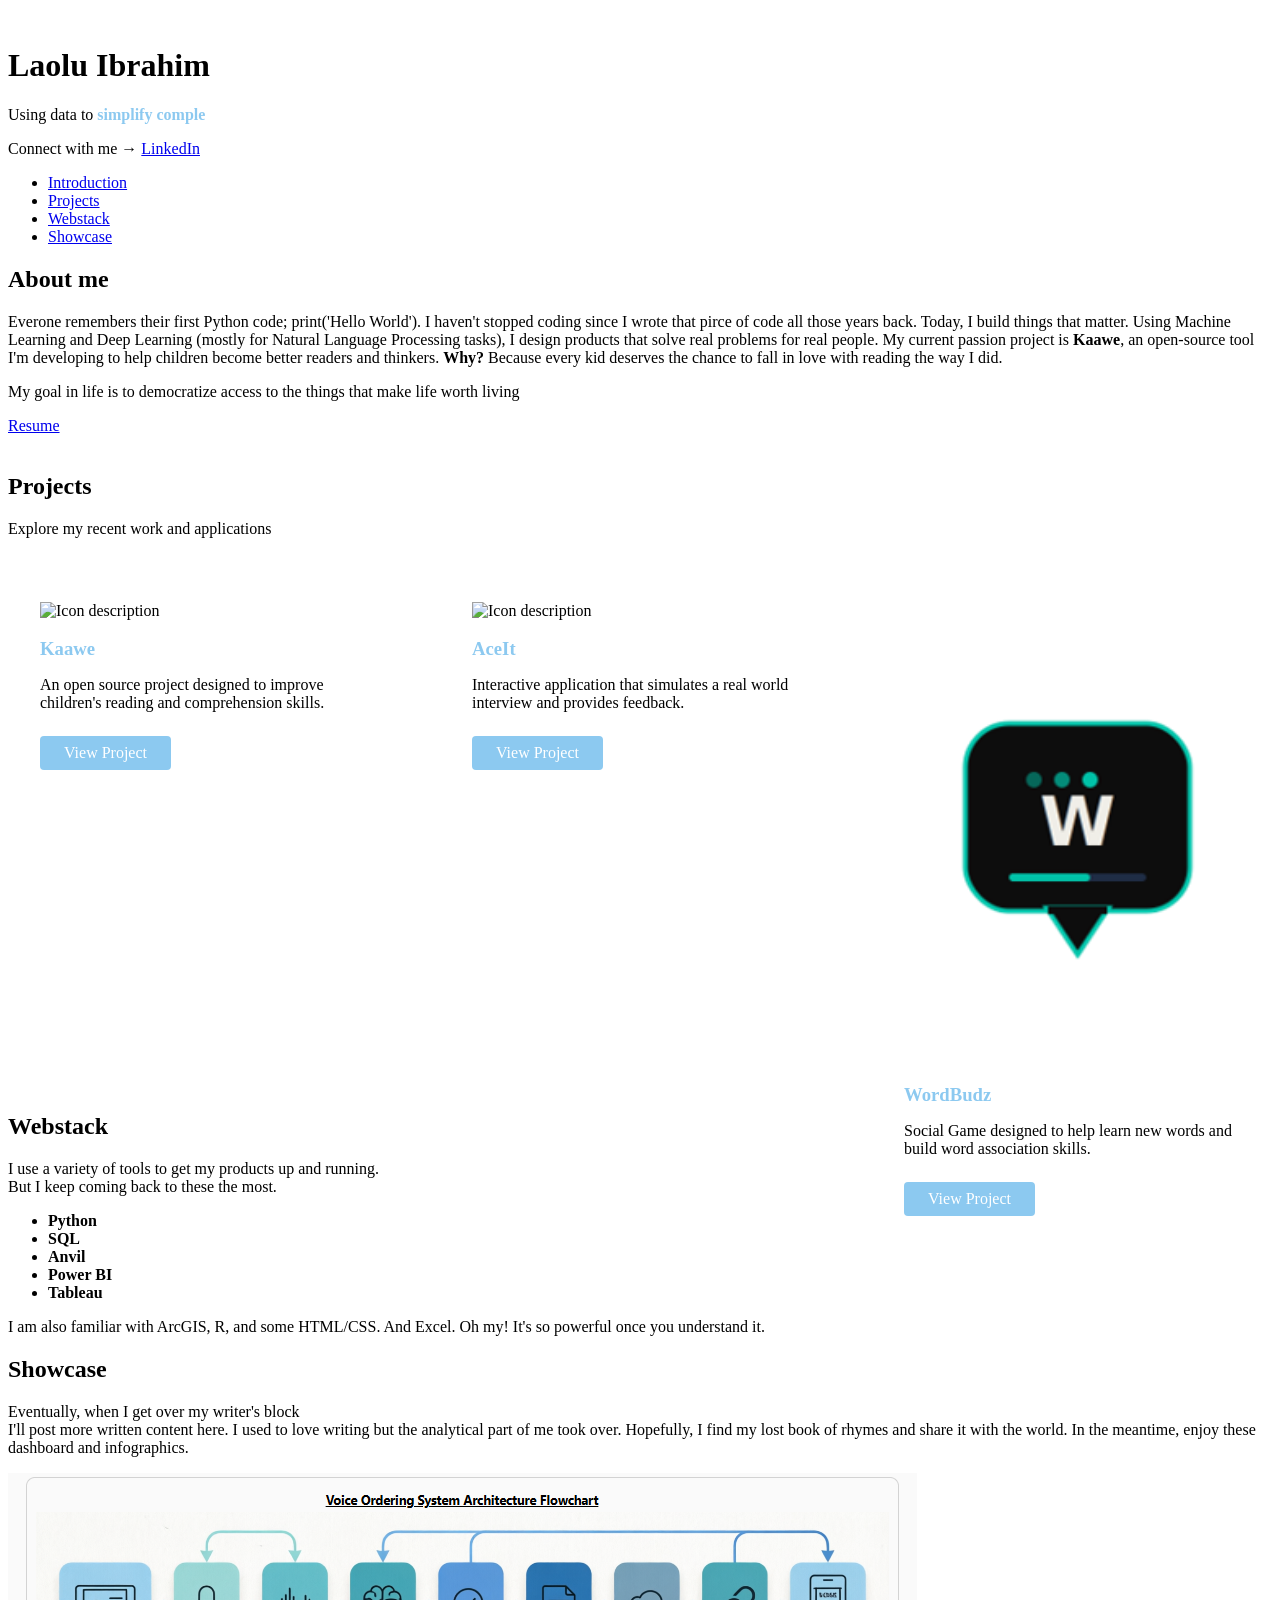
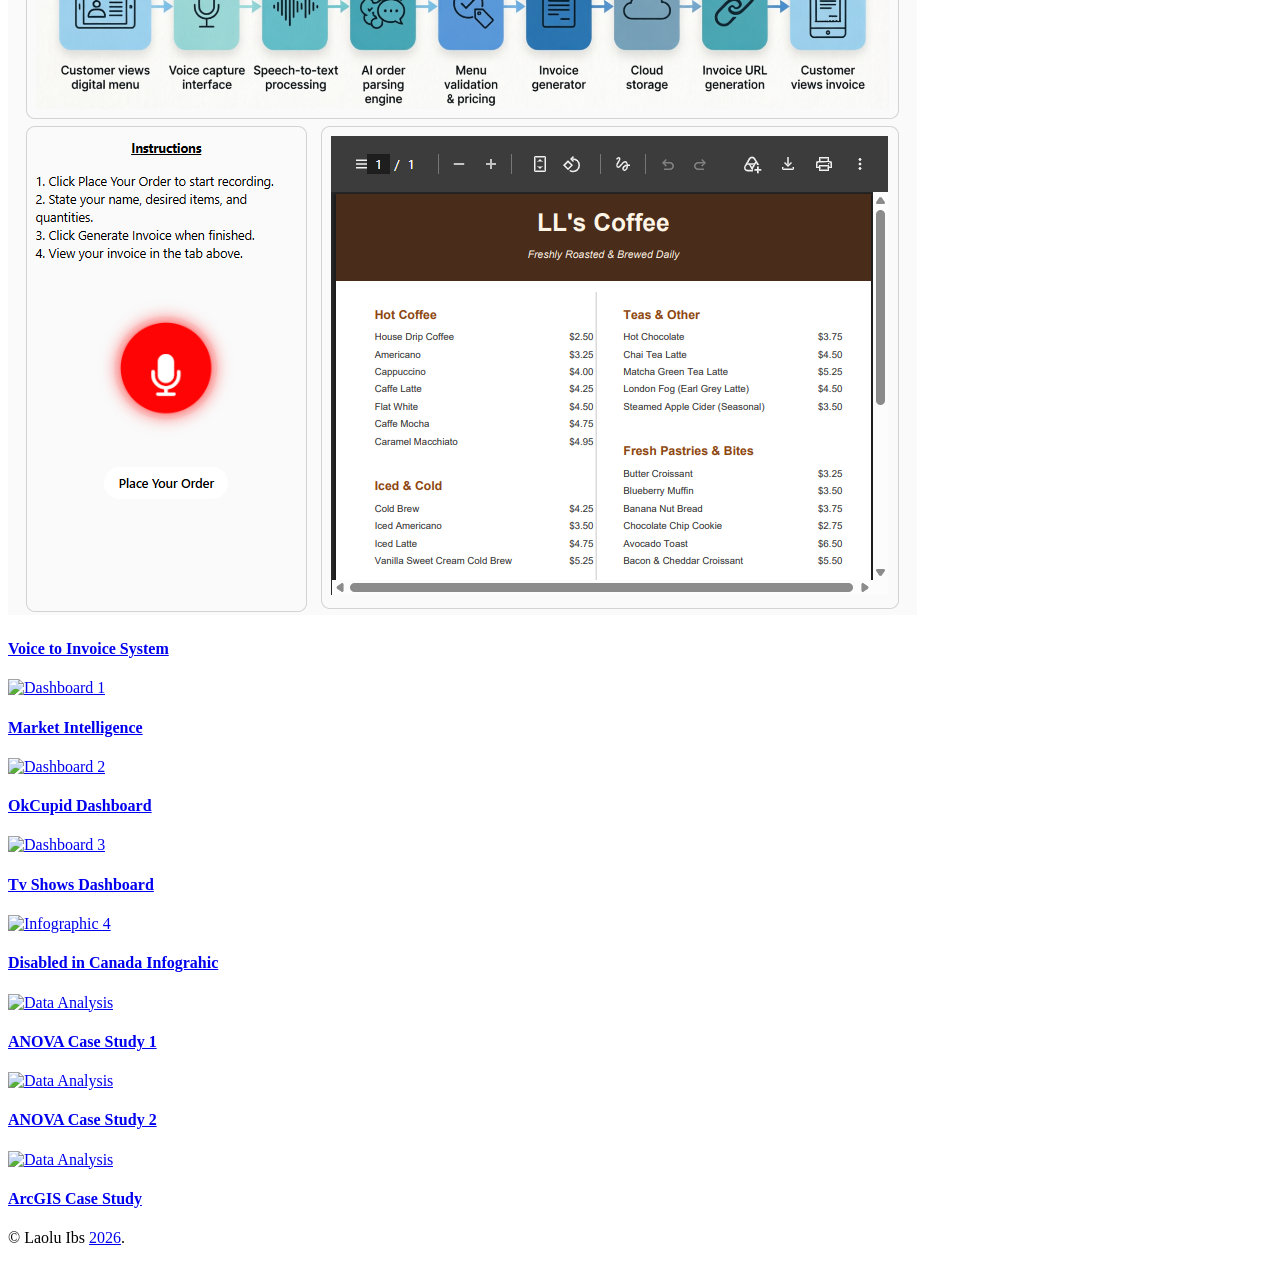
==== docs/index.html @ c0d91a0f "Add docs folder for GitHub Pages" ====
<!DOCTYPE HTML>
<html>
	<head>
		<!-- Google tag (gtag.js) -->
		<script async src="https://www.googletagmanager.com/gtag/js?id=G-BVNV2N0RMW"></script>
		<script>
			window.dataLayer = window.dataLayer || [];
			function gtag(){dataLayer.push(arguments);}
			gtag('js', new Date());
			gtag('config', 'G-BVNV2N0RMW');
		</script>
		<title>Laolu Ibrahim </title>
		<meta charset="utf-8" />
		<meta name="viewport" content="width=device-width, initial-scale=1, user-scalable=no" />
		<meta property="og:image" content="https://laoluibs.tech/static/images/laolutech.png">
		<meta property="og:image:width" content="1200">
		<meta property="og:image:height" content="630">
		<link rel="icon" type="image/png" href="static/images/profile.jpg">
		<link rel="stylesheet" href="static/assets/css/main.css" />
		<noscript><link rel="stylesheet" href="static/assets/css/noscript.css" /></noscript>
		<style>
			.typing-text {
				font-weight: 600;
				color: #8cc9f0;
			}
			.projects-grid {
				display: grid;
				grid-template-columns: repeat(auto-fit, minmax(300px, 1fr));
				gap: 2rem;
				margin-top: 2rem;
			}
			.project-card {
				background: rgba(255, 255, 255, 0.05);
				padding: 2rem;
				border-radius: 8px;
				transition: transform 0.3s ease;
			}
			.project-card:hover {
				transform: translateY(-5px);
				background: rgba(255, 255, 255, 0.08);
			}
			.project-card h3 {
				margin-bottom: 1rem;
				color: #8cc9f0;
			}
			.project-card p {
				margin-bottom: 1.5rem;
			}
			.project-link {
				display: inline-block;
				padding: 0.5rem 1.5rem;
				background: #8cc9f0;
				color: #fff;
				text-decoration: none;
				border-radius: 4px;
				transition: background 0.3s ease;
			}
			.project-link:hover {
				background: #6ab0d8;
			}
		</style>
	</head>
	<body class="is-preload">

		<!-- Wrapper -->
			<div id="wrapper">

				<!-- Header -->
					<header id="header" class="alt">
						<span class="logo"><img src="images/logo.svg" alt="" /></span>
						<h1>Laolu Ibrahim</h1>
						<p>Using data to <span class="typing-text" id="dynamic-text">simplify complexities</span><br /></p>
						<p>Connect with me → <a href="https://www.linkedin.com/in/laoluibs/">LinkedIn</a></p>
					</header>

				<!-- Nav -->
					<nav id="nav">
						<ul>
							<li><a href="#intro" class="active">Introduction</a></li>
							<li><a href="#projects">Projects</a></li>
							<li><a href="#second">Webstack</a></li>
							<li><a href="#cta">Showcase</a></li>
						</ul>
					</nav>

				<!-- Main -->
					<div id="main">

						<!-- Introduction -->
							<section id="intro" class="main">
								<div class="spotlight">
									<div class="content">
										<header class="major">
											<h2>About me</h2>
										</header>

										<p>Everone remembers their first Python code; print('Hello World'). I haven't stopped coding since I wrote that pirce of code all those years back. Today, I build things that matter. Using Machine Learning and Deep Learning (mostly for Natural Language Processing tasks), I design products that solve real problems for real people. My current passion project is <strong>Kaawe</strong>, an open-source tool I'm developing to help children become better readers and thinkers. <strong>Why?</strong> Because every kid deserves the chance to fall in love with reading the way I did.</p>

										<p>My goal in life is to democratize access to the things that make life worth living</p>

										<a href="static/documents/Laolu Ibrahim Resume.pdf" class="button" target="_blank">Resume</a>
									</div>
									<div style="text-align: center;">
										<span class="image"><img src="static/images/profile.jpg" alt="" /></span>
										<ul class="actions" style="justify-content: center; margin-top: 1rem;">
											
										</ul>
									</div>
									</div>
									</section>

						<!-- Projects Section -->
							<section id="projects" class="main special">
								<header class="major">
									<h2>Projects</h2>
									<p>Explore my recent work and applications</p>
								</header>
								
								<div class="projects-grid">
									<div class="project-card">
										<span class="icon solid major style1">
											<img src="static/images/kaawe.png" alt="Icon description" style="width: 100%; height: 100%; object-fit: contain;">
										</span>
										<h3>Kaawe</h3>
										<p>An open source project designed to improve children's reading and comprehension skills.</p>
										<a href="https://unfortunate-sturdy-thornbill.anvil.app" class="project-link">View Project</a>
									</div>
									
									<div class="project-card">
										<span class="icon solid major style1">
											<img src="static/images/aceit2.png" alt="Icon description" style="width: 100%; height: 100%; object-fit: contain;">
										</span>
										<h3>AceIt</h3>
										<p>Interactive application that simulates a real world interview and provides feedback.</p>
										<a href="https://ace-it.anvil.app/" class="project-link">View Project</a>
									</div>
									
									<div class="project-card">
										<span class="icon solid major style1">
											<img src="static/images/wordbudz2.png" alt="Icon description" style="width: 100%; height: 100%; object-fit: contain;">
											</span>
										<h3>WordBudz</h3>
										<p>Social Game designed to help learn new words and build word association skills.</p>
										<a href="https://wordbudz.app/" class="project-link">View Project</a>
									</div>
									
									<!-- <div class="project-card">
										<span class="icon solid major style1">
											<img src="static/images/logo_speakeasi.png" alt="Icon description" style="width: 100%; height: 100%; object-fit: contain;">
											</span>
										<h3>Speakeasi</h3>
										<p>An application designed to improve impromptu speaking and preparedeness.</p>
										<a href="bmi" class="project-link">View Project</a>
									</div>
									
									<div class="project-card">
										<span class="icon solid major style1">
											<img src="static/images/anchors.png" alt="Icon description" style="width: 100%; height: 100%; object-fit: contain;">
											</span>
										<h3>AnchorLabs</h3>
										<p>Gain confidence and the composure of an anchor in this interactive application.</p>
										<a href="bmi" class="project-link">View Project</a>
									</div>
									
									<div class="project-card">
										<span class="icon solid major style1">
											<img src="" alt="Icon description" style="width: 100%; height: 100%; object-fit: contain;">
											</span>
										<h3>Speakeasi</h3>
										<p>An application designed to improve impromptu speaking and preparedeness.</p>
										<a href="bmi" class="project-link">View Project</a>
									</div> -->
								</div>
							</section>

						<!-- Webstacn -->
							<section id="second" class="main special">
								<header class="major">
									<h2>Webstack</h2>
									<p>I use a variety of tools to get my products up and running.<br />
									But I keep coming back to these the most.</p>
								</header>
								<ul class="statistics">
									<li class="style1">
										<span class="icon brands fa-python"></span>
										<strong>Python</strong>
									</li>
									<li class="style2">
										<span class="icon solid fa-database"></span>
										<strong>SQL</strong>
									</li>
									<li class="style3">
										<span class="icon solid fa-hammer"></span>
										<strong>Anvil</strong>
									</li>
									<li class="style4">
										<span class="icon solid fa-chart-line"></span>
										<strong>Power BI</strong>
									</li>
									<li class="style5">
										<span class="icon solid fa-chart-bar"></span>
										<strong>Tableau</strong>
									</li>
								</ul>
								<p>I am also familiar with ArcGIS, R, and some HTML/CSS. And Excel. Oh my! It's so powerful once you understand it.</p>
								<footer class="major">
									<ul class="actions special">
										<!-- <li><a href="generic.html" class="button">Learn More</a></li> -->
									</ul>
								</footer>
							</section>

						<!-- Showcase -->
							<section id="cta" class="main special">
								<header class="major">
									<h2>Showcase</h2>
									<p>Eventually, when I get over my writer's block<br />
									I'll post more written content here. I used to love writing but the analytical part of me
									took over. Hopefully, I find my lost book of rhymes and share it with the world.
									In the meantime, enjoy these dashboard and infographics.</p>
								</header>
								<!-- <footer class="major">
									<ul class="actions special">
										<li><a href="generic.html" class="button primary">Blog</a></li>
									</ul>
								</footer> -->
								<div class="showcase-container">
									<div class="showcase-scroll">
										<div class="showcase-item">
											<a href="invoice">
												<img src="static/images/Screenshot 2026-09-17 135414.png" alt="Dashboard 0">
												<h4>Voice to Invoice System</h4>
											</a>
										</div>
										<div class="showcase-item">
											<a href="market_intel">
												<img src="static/images/2026-05-14.gif" alt="Dashboard 1">
												<h4>Market Intelligence</h4>
											</a>
										</div>
										<div class="showcase-item">
											<a href="static/documents/PowerBiDashboard.pdf">
												<img src="static/images/powerbidash.png" alt="Dashboard 2">
												<h4>OkCupid Dashboard</h4>
											</a>
										</div>
										<div class="showcase-item">
											<a href="static/documents/TV Shows Dashboard.pdf">
												<img src="static/images/tableau_dash.png" alt="Dashboard 3">
												<h4>Tv Shows Dashboard</h4>
											</a>
										</div>
										<div class="showcase-item">
											<a href="static/documents/Infographic.pdf">
												<img src="static/images/infographic_1.png" alt="Infographic 4">
												<h4>Disabled in Canada Infograhic</h4>
											</a>
										</div>
										<div class="showcase-item">
											<a href="rmarkdown">
												<img src="static/images/rmark.png" alt="Data Analysis">
												<h4>ANOVA Case Study 1</h4>
											</a>
										</div>
										<div class="showcase-item">
											<a href="anova">
												<img src="static/images/anova.png" alt="Data Analysis">
												<h4>ANOVA Case Study 2</h4>
											</a>
										</div>
										<div class="showcase-item">
											<a href="static/documents/ArcGIS Project.pdf">
												<img src="static/images/arcgis.png" alt="Data Analysis">
												<h4>ArcGIS Case Study</h4>
											</a>
										</div>
									</div>
								</div>
							</section>

					</div>

				<!-- Footer -->
					<footer id="footer">
						<section>
							<!-- <h2>Resume</h2>
							<p>I would like to think my resume led you here. If not, here;s one below. I doubt I ever perfected the art of crafting the perfect resume. I do, however, try to sound as earnest as possible.</p>
							<ul class="actions">
								<li><a href="static/documents/Laolu.IbrahimResume.pdf" class="button">Resume</a></li>
							</ul>
						</section>
						<section> -->
							<!-- <h2>Etiam feugiat</h2>
							<dl class="alt">
								<dt>Current Location</dt>
								<dt>Sudbury ON &bull; Canada</dt> -->
								<!-- <dt>Phone</dt>
								<dd>(000) 000-0000 x 0000</dd> -->
								<!-- <dt>Email</dt>
								<dd><a href="#">information@untitled.tld</a></dd> -->
							</dl>
							<!-- <ul class="icons">
								<li><a href="#" class="icon brands fa-twitter alt"><span class="label">Twitter</span></a></li>
								<li><a href="#" class="icon brands fa-facebook-f alt"><span class="label">Facebook</span></a></li>
								<li><a href="#" class="icon brands fa-instagram alt"><span class="label">Instagram</span></a></li>
								<li><a href="#" class="icon brands fa-github alt"><span class="label">GitHub</span></a></li>
								<li><a href="#" class="icon brands fa-dribbble alt"><span class="label">Dribbble</span></a></li>
							</ul> -->
						</section>
						<p class="copyright">&copy; Laolu Ibs <a href="https://html5up.net">2026</a>.</p>
					</footer>

			</div>

		<!-- Scripts -->
			<script src="static/assets/js/jquery.min.js"></script>
			<script src="static/assets/js/jquery.scrollex.min.js"></script>
			<script src="static/assets/js/jquery.scrolly.min.js"></script>
			<script src="static/assets/js/browser.min.js"></script>
			<script src="static/assets/js/breakpoints.min.js"></script>
			<script src="static/assets/js/util.js"></script>
			<script src="static/assets/js/main.js"></script>
			
			<script>
				// Dynamic typing effect for tagline
				const phrases = ['simplify complexities', 'generate impact', 'build products', 'visualize insights', 'solve problems'];
				let phraseIndex = 0;
				let charIndex = 0;
				let isDeleting = false;
				const typingSpeed = 100;
				const deletingSpeed = 50;
				const pauseTime = 2000;

				function typeEffect() {
					const dynamicText = document.getElementById('dynamic-text');
					const currentPhrase = phrases[phraseIndex];
					
					if (isDeleting) {
						dynamicText.textContent = currentPhrase.substring(0, charIndex - 1);
						charIndex--;
					} else {
						dynamicText.textContent = currentPhrase.substring(0, charIndex + 1);
						charIndex++;
					}
					
					if (!isDeleting && charIndex === currentPhrase.length) {
						isDeleting = true;
						setTimeout(typeEffect, pauseTime);
						return;
					}
					
					if (isDeleting && charIndex === 0) {
						isDeleting = false;
						phraseIndex = (phraseIndex + 1) % phrases.length;
					}
					
					setTimeout(typeEffect, isDeleting ? deletingSpeed : typingSpeed);
				}
				
				// Start the typing effect when page loads
				window.addEventListener('load', () => {
					setTimeout(typeEffect, 500);
				});
			</script>

	</body>
</html>
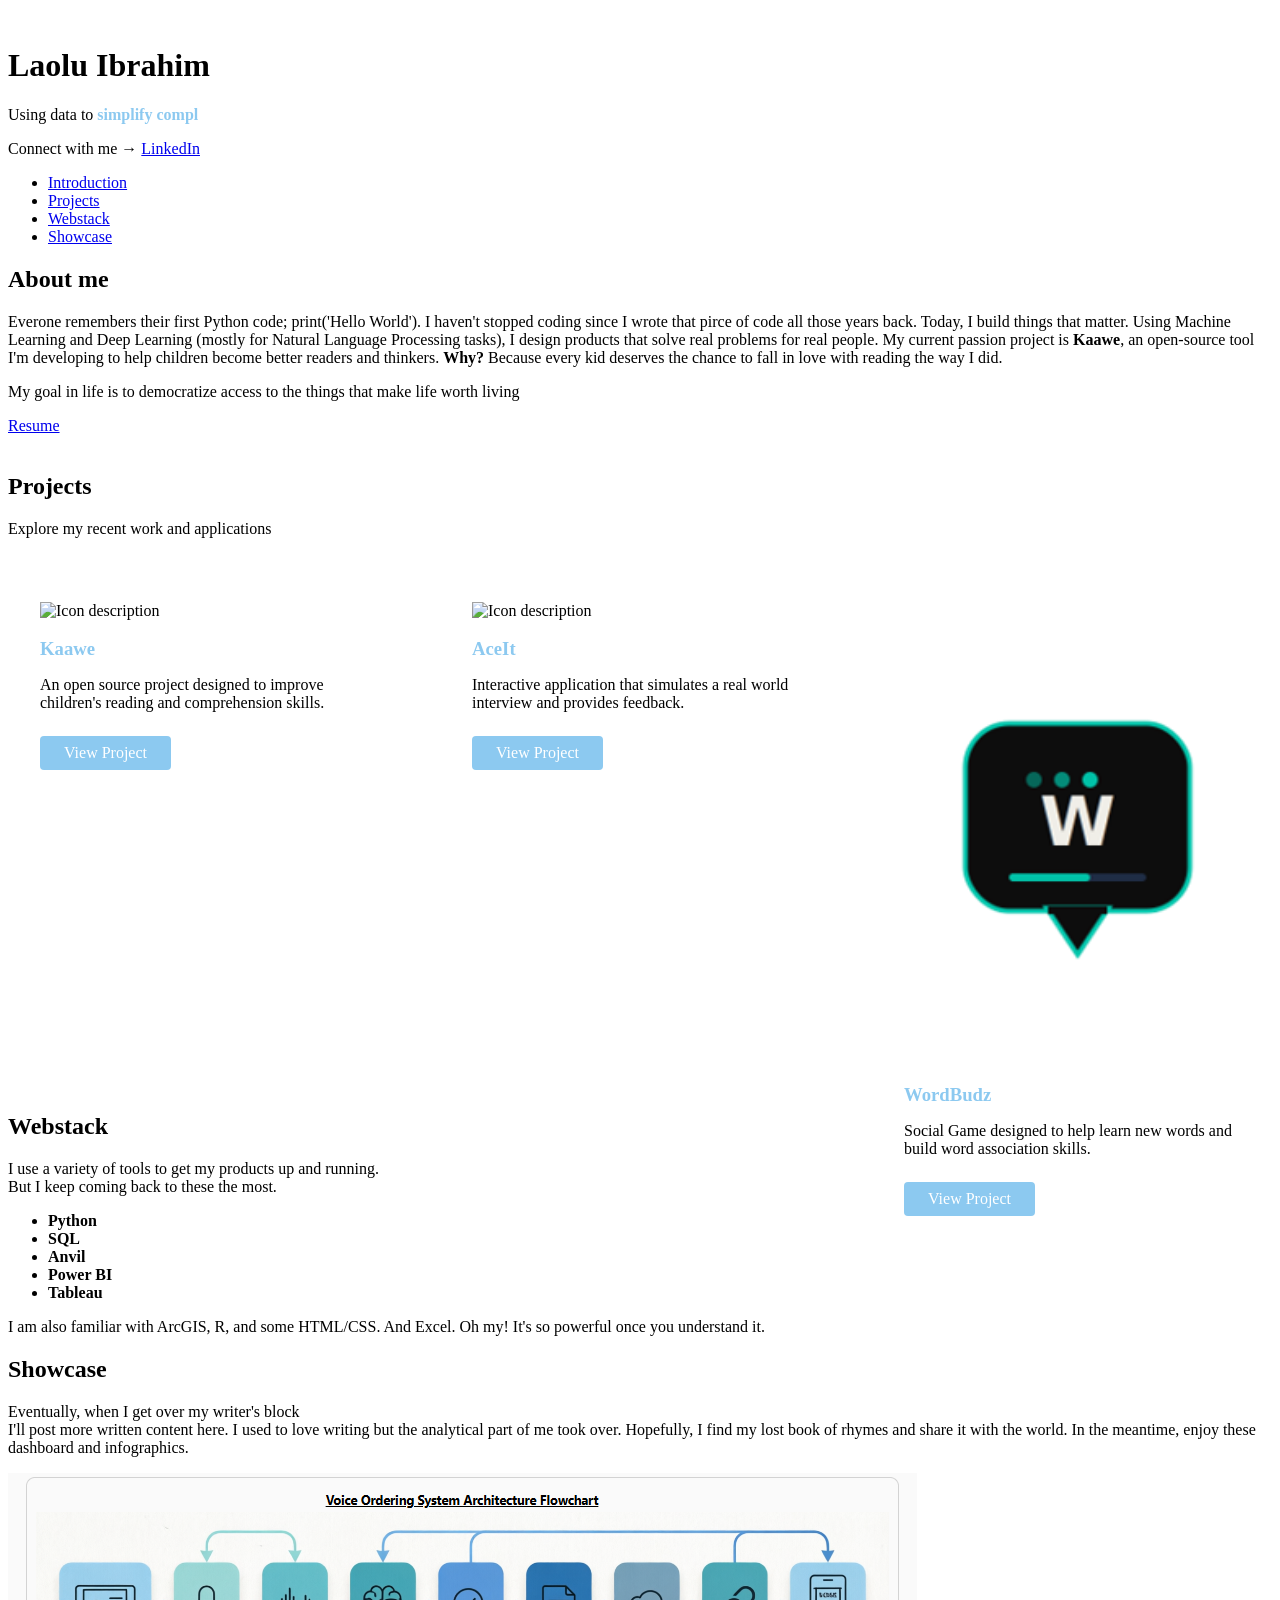
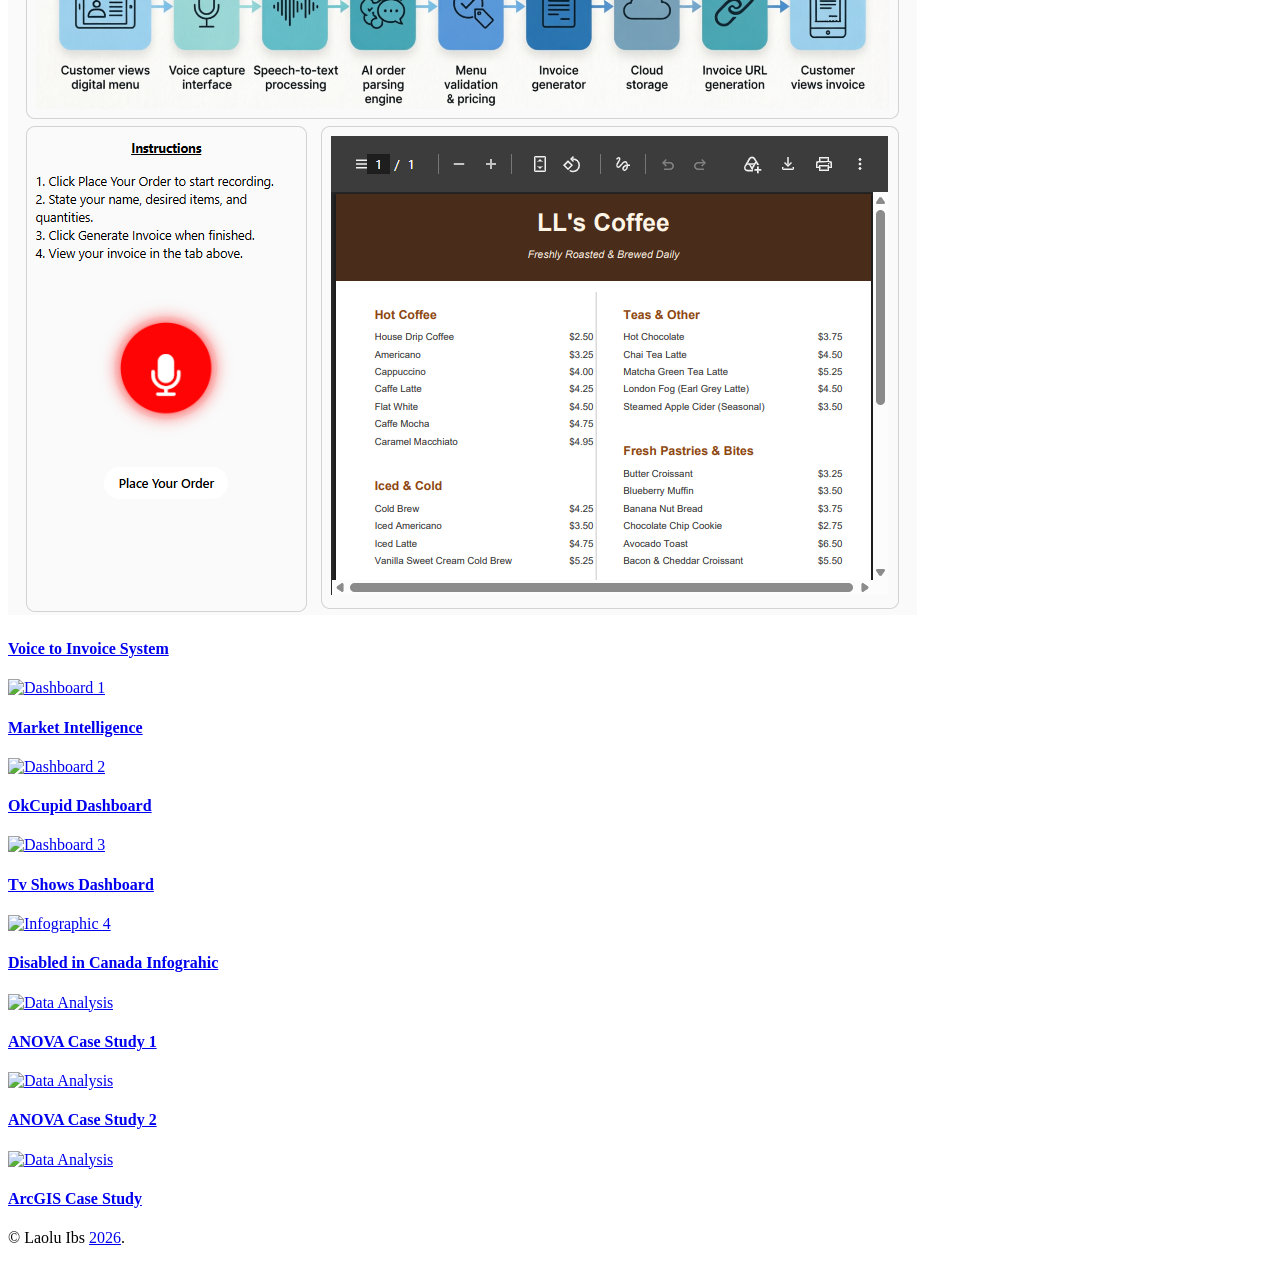
==== commit 54829b0a: "Add docs folder for GitHub Pages" ====
--- a/docs/index.html
+++ b/docs/index.html
@@ -227,7 +227,7 @@
 								<div class="showcase-container">
 									<div class="showcase-scroll">
 										<div class="showcase-item">
-											<a href="invoice">
+											<a href="https://cold-twin-save.anvil.app/#invoice">
 												<img src="static/images/Screenshot 2026-09-17 135414.png" alt="Dashboard 0">
 												<h4>Voice to Invoice System</h4>
 											</a>
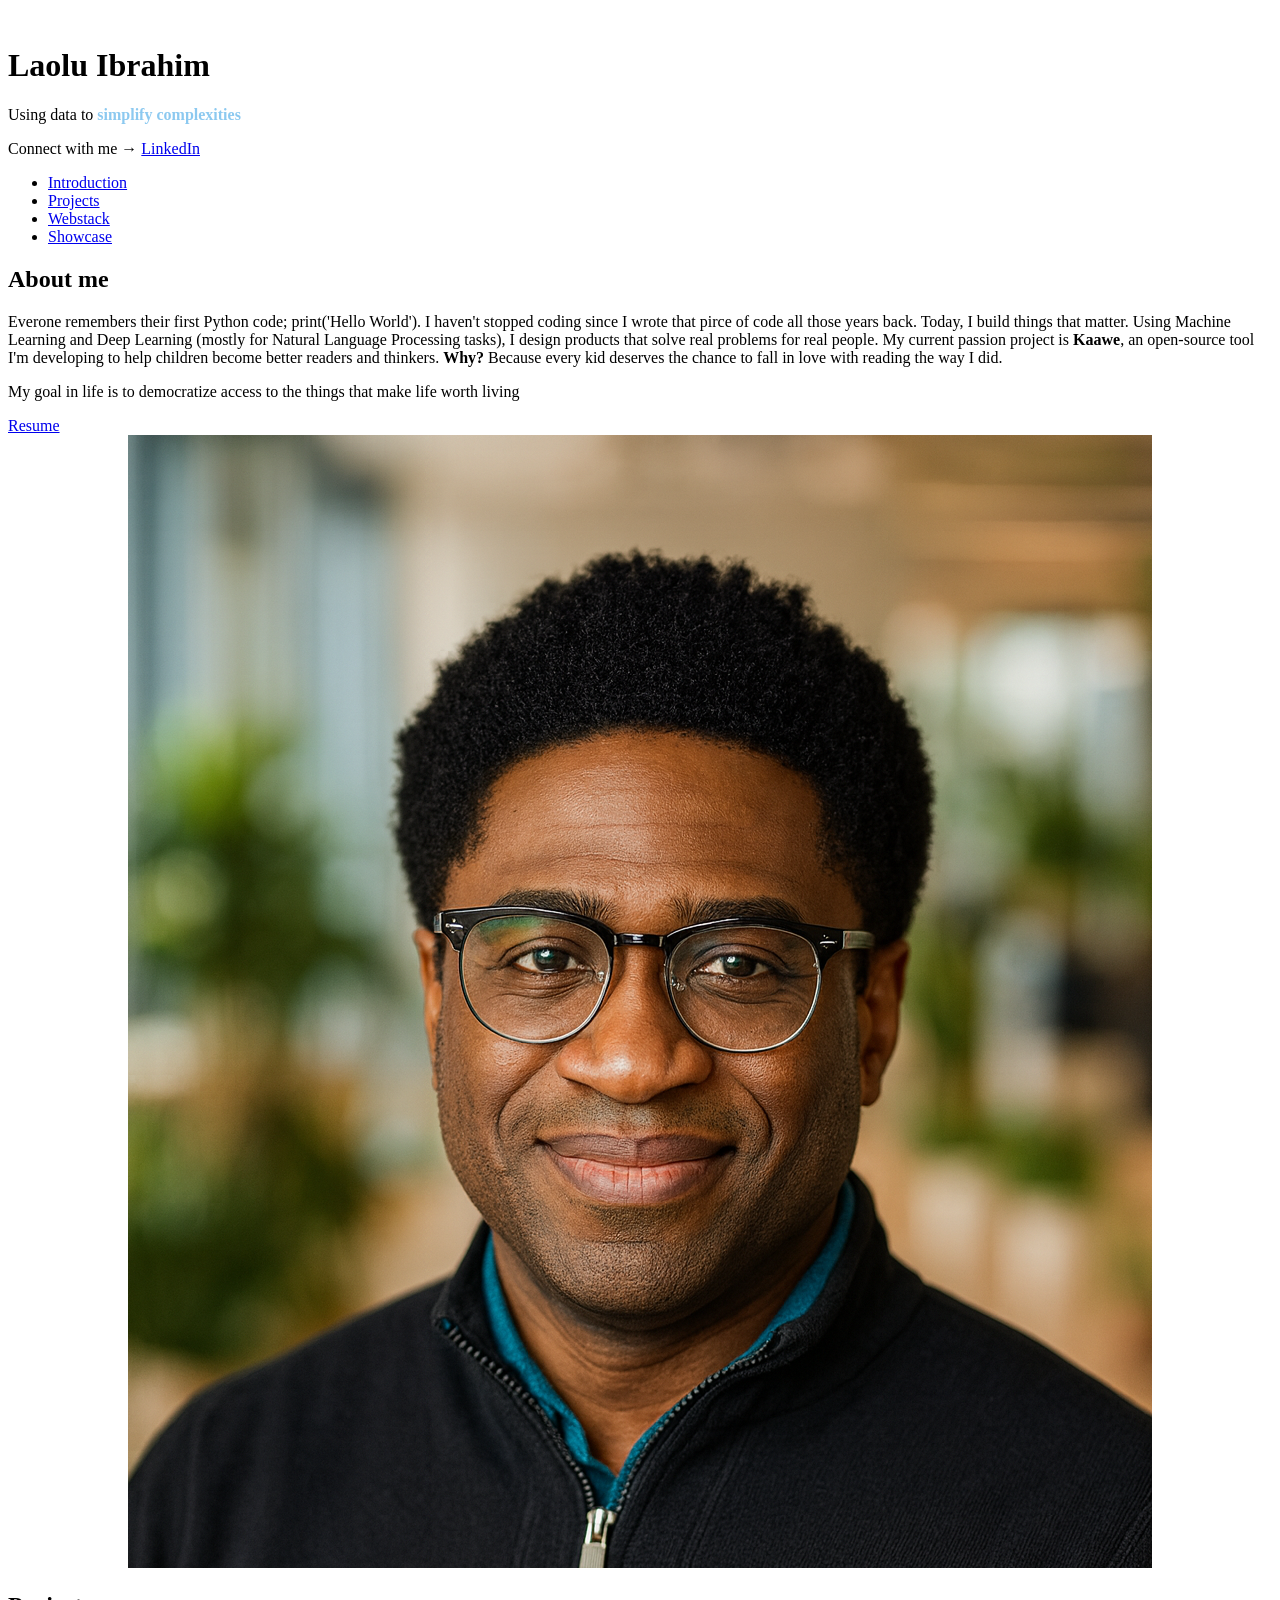
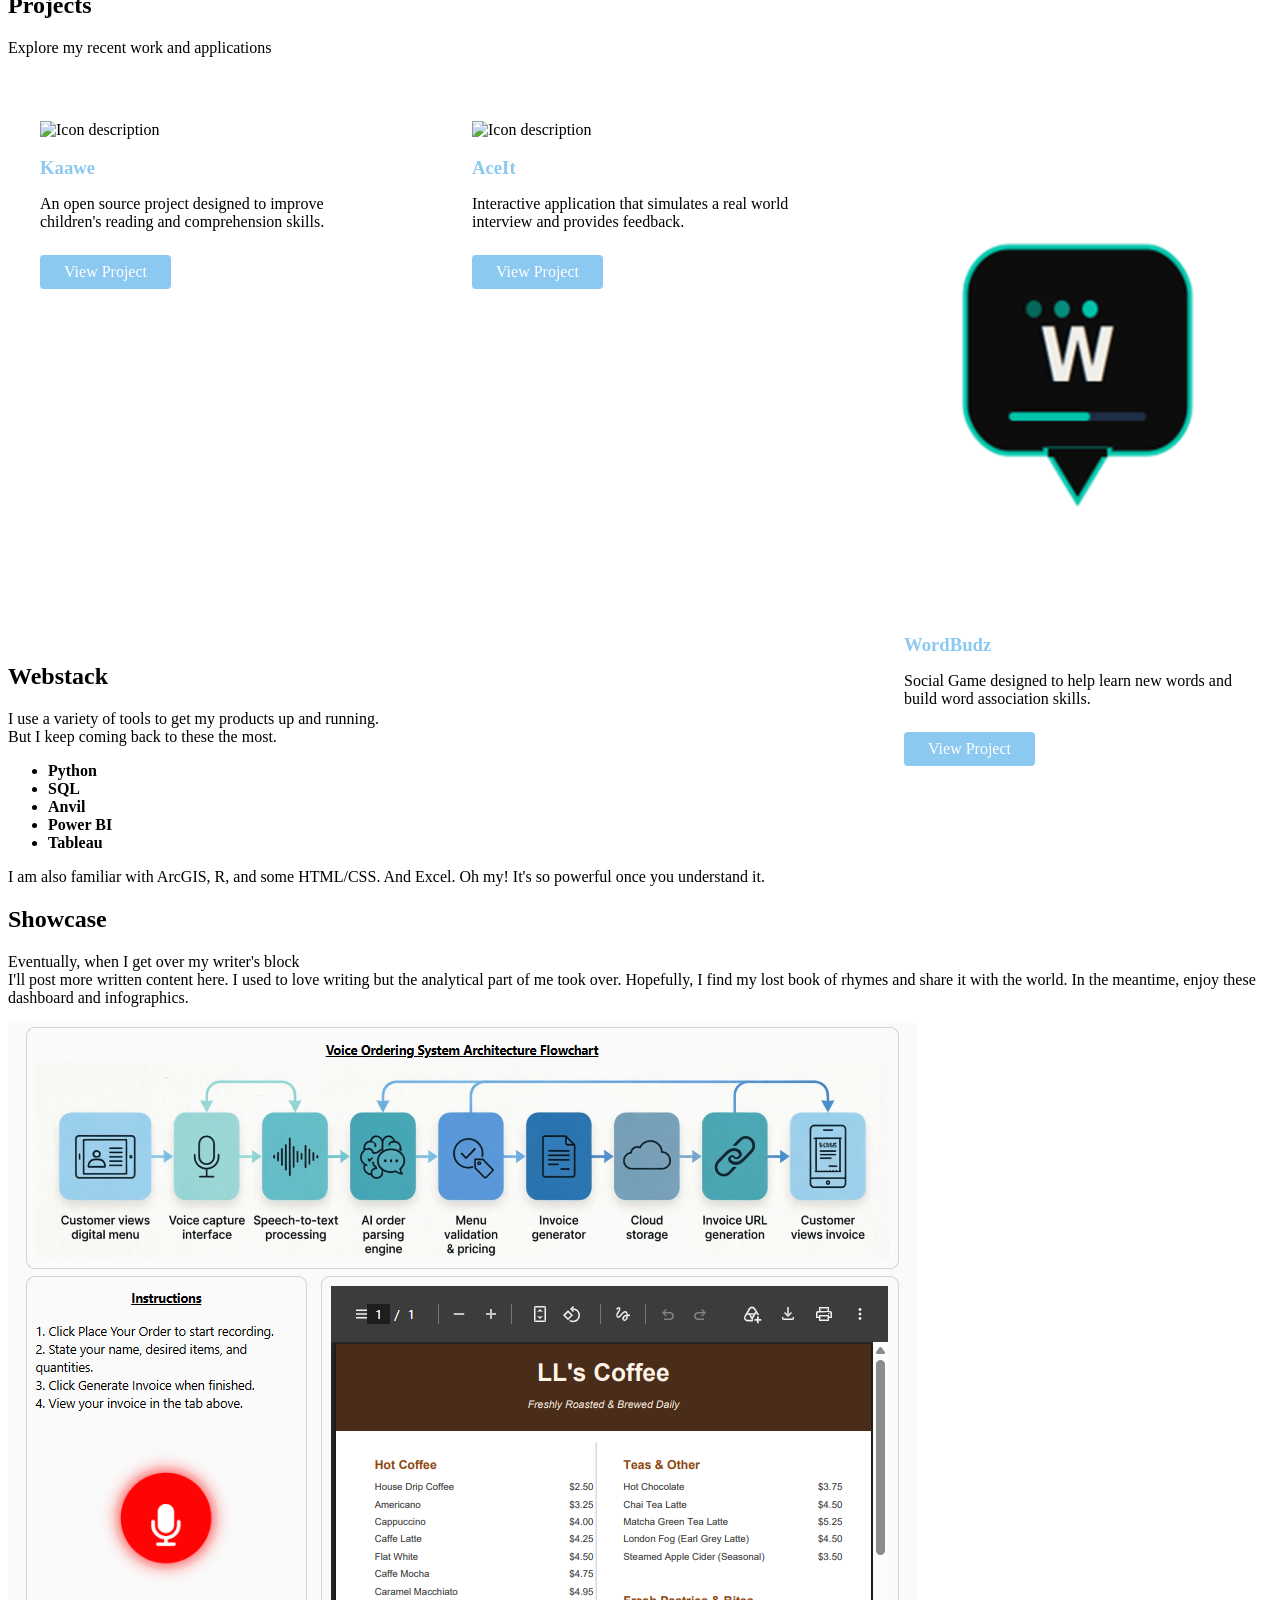
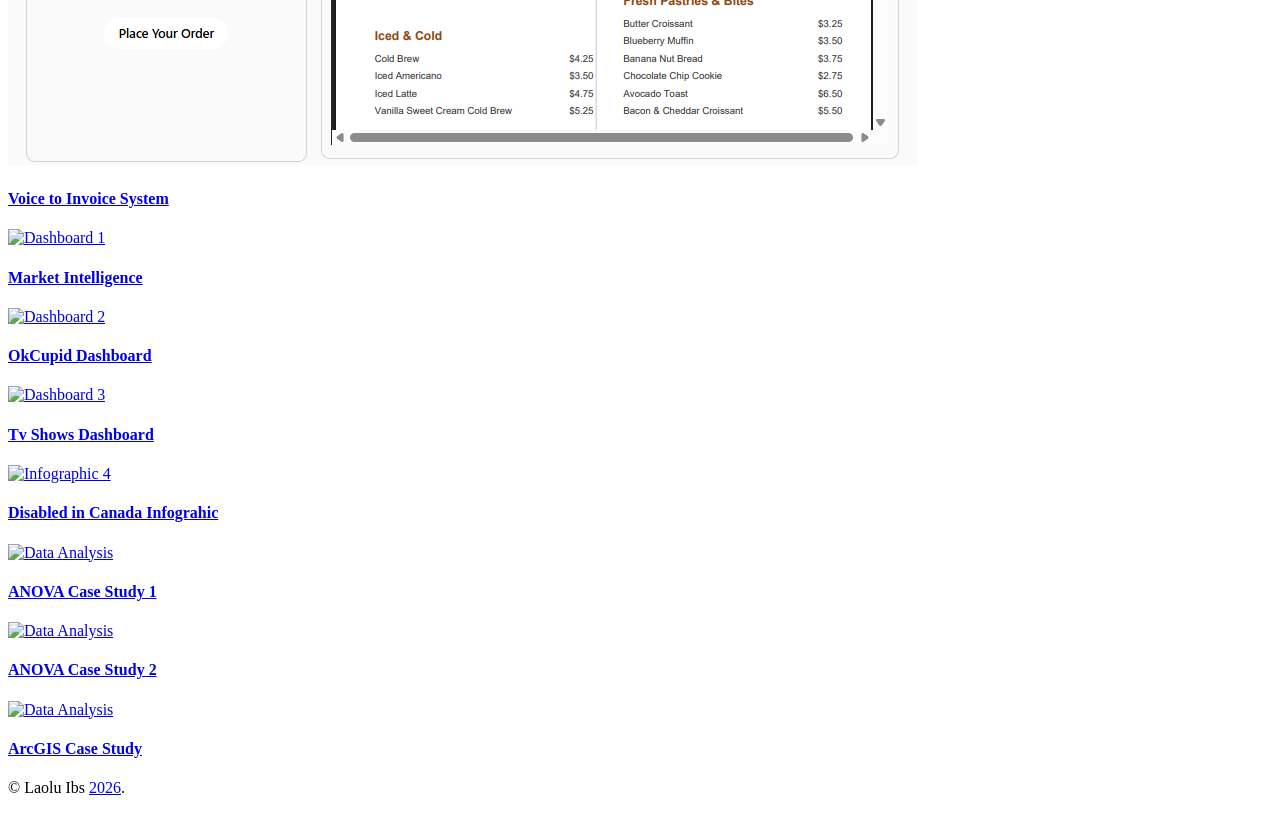
==== commit 81719040: "Add docs folder for GitHub Pages" ====
--- a/docs/index.html
+++ b/docs/index.html
@@ -15,7 +15,7 @@
 		<meta property="og:image" content="https://laoluibs.tech/static/images/laolutech.png">
 		<meta property="og:image:width" content="1200">
 		<meta property="og:image:height" content="630">
-		<link rel="icon" type="image/png" href="static/images/profile.jpg">
+		<link rel="icon" type="image/png" href="static/images/profile.png">
 		<link rel="stylesheet" href="static/assets/css/main.css" />
 		<noscript><link rel="stylesheet" href="static/assets/css/noscript.css" /></noscript>
 		<style>
@@ -101,7 +101,7 @@
 										<a href="static/documents/Laolu Ibrahim Resume.pdf" class="button" target="_blank">Resume</a>
 									</div>
 									<div style="text-align: center;">
-										<span class="image"><img src="static/images/profile.jpg" alt="" /></span>
+										<span class="image"><img src="static/images/profile.png" alt="" /></span>
 										<ul class="actions" style="justify-content: center; margin-top: 1rem;">
 											
 										</ul>
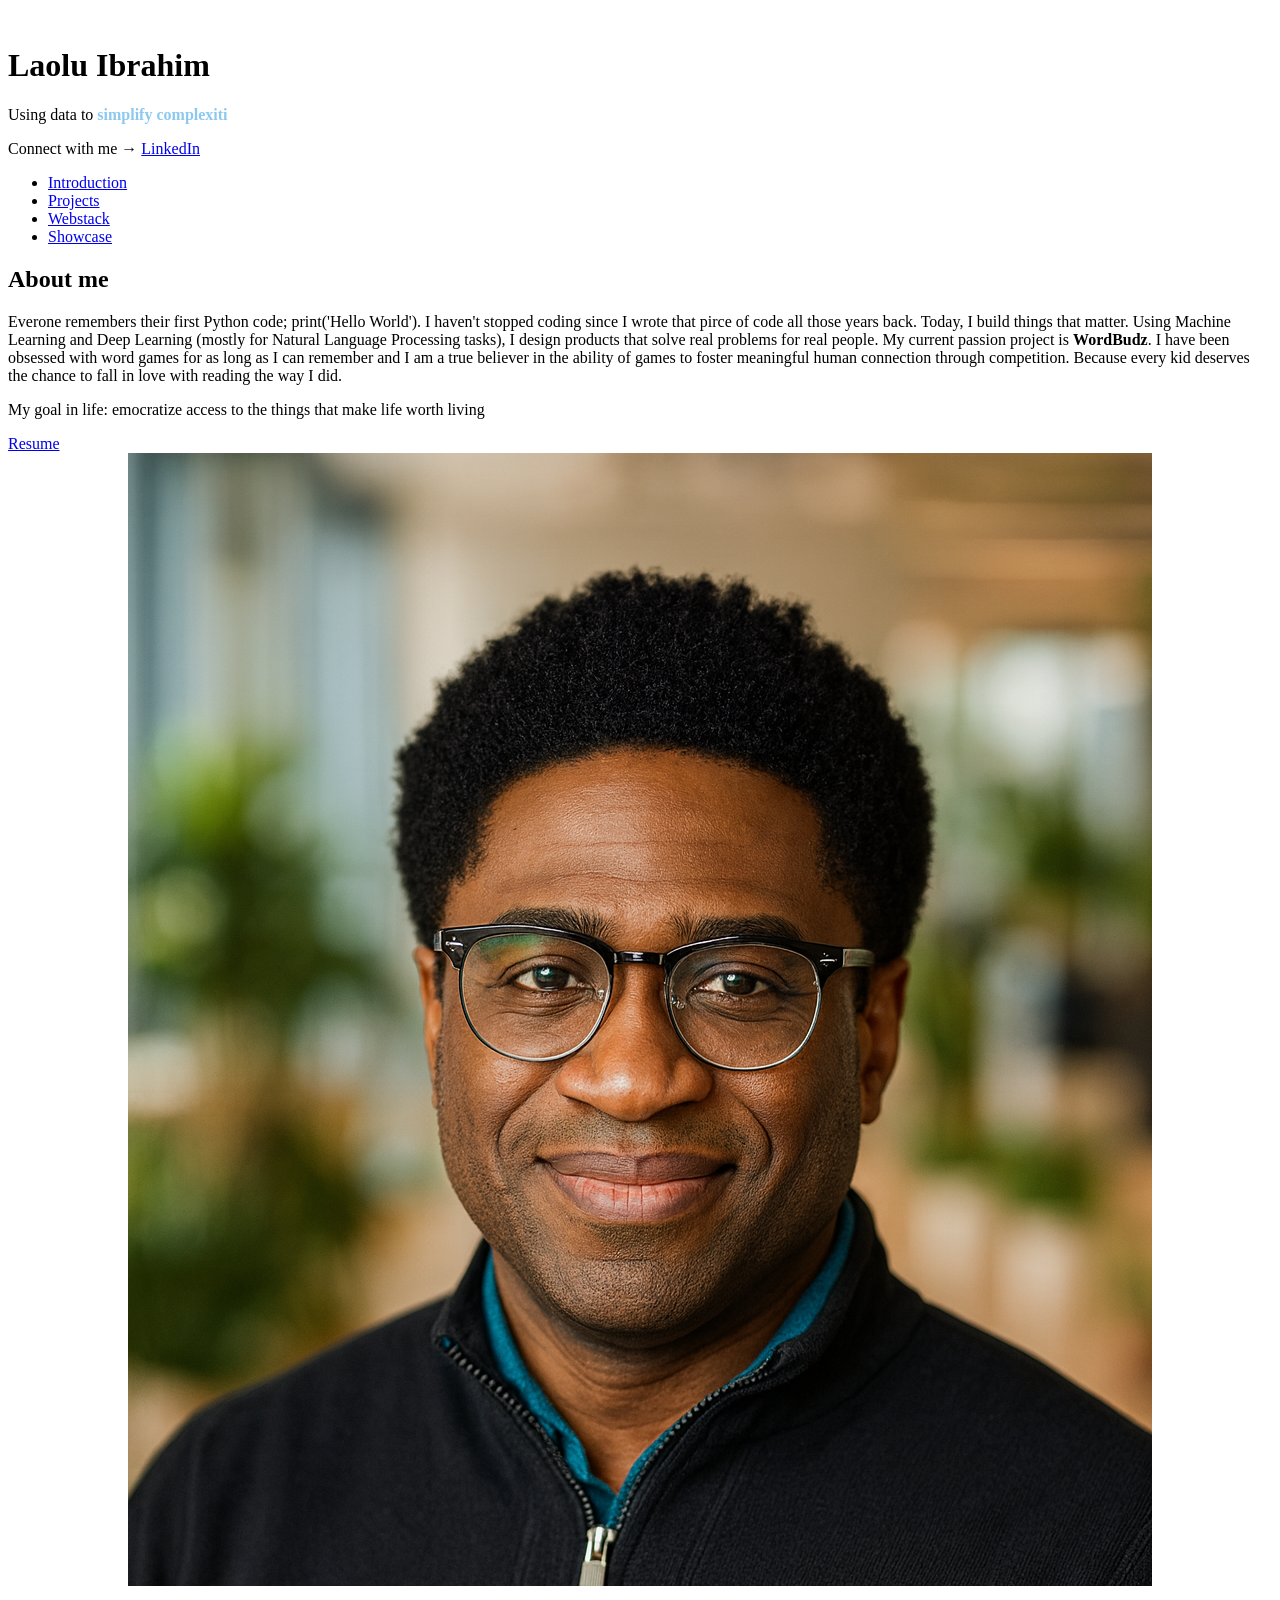
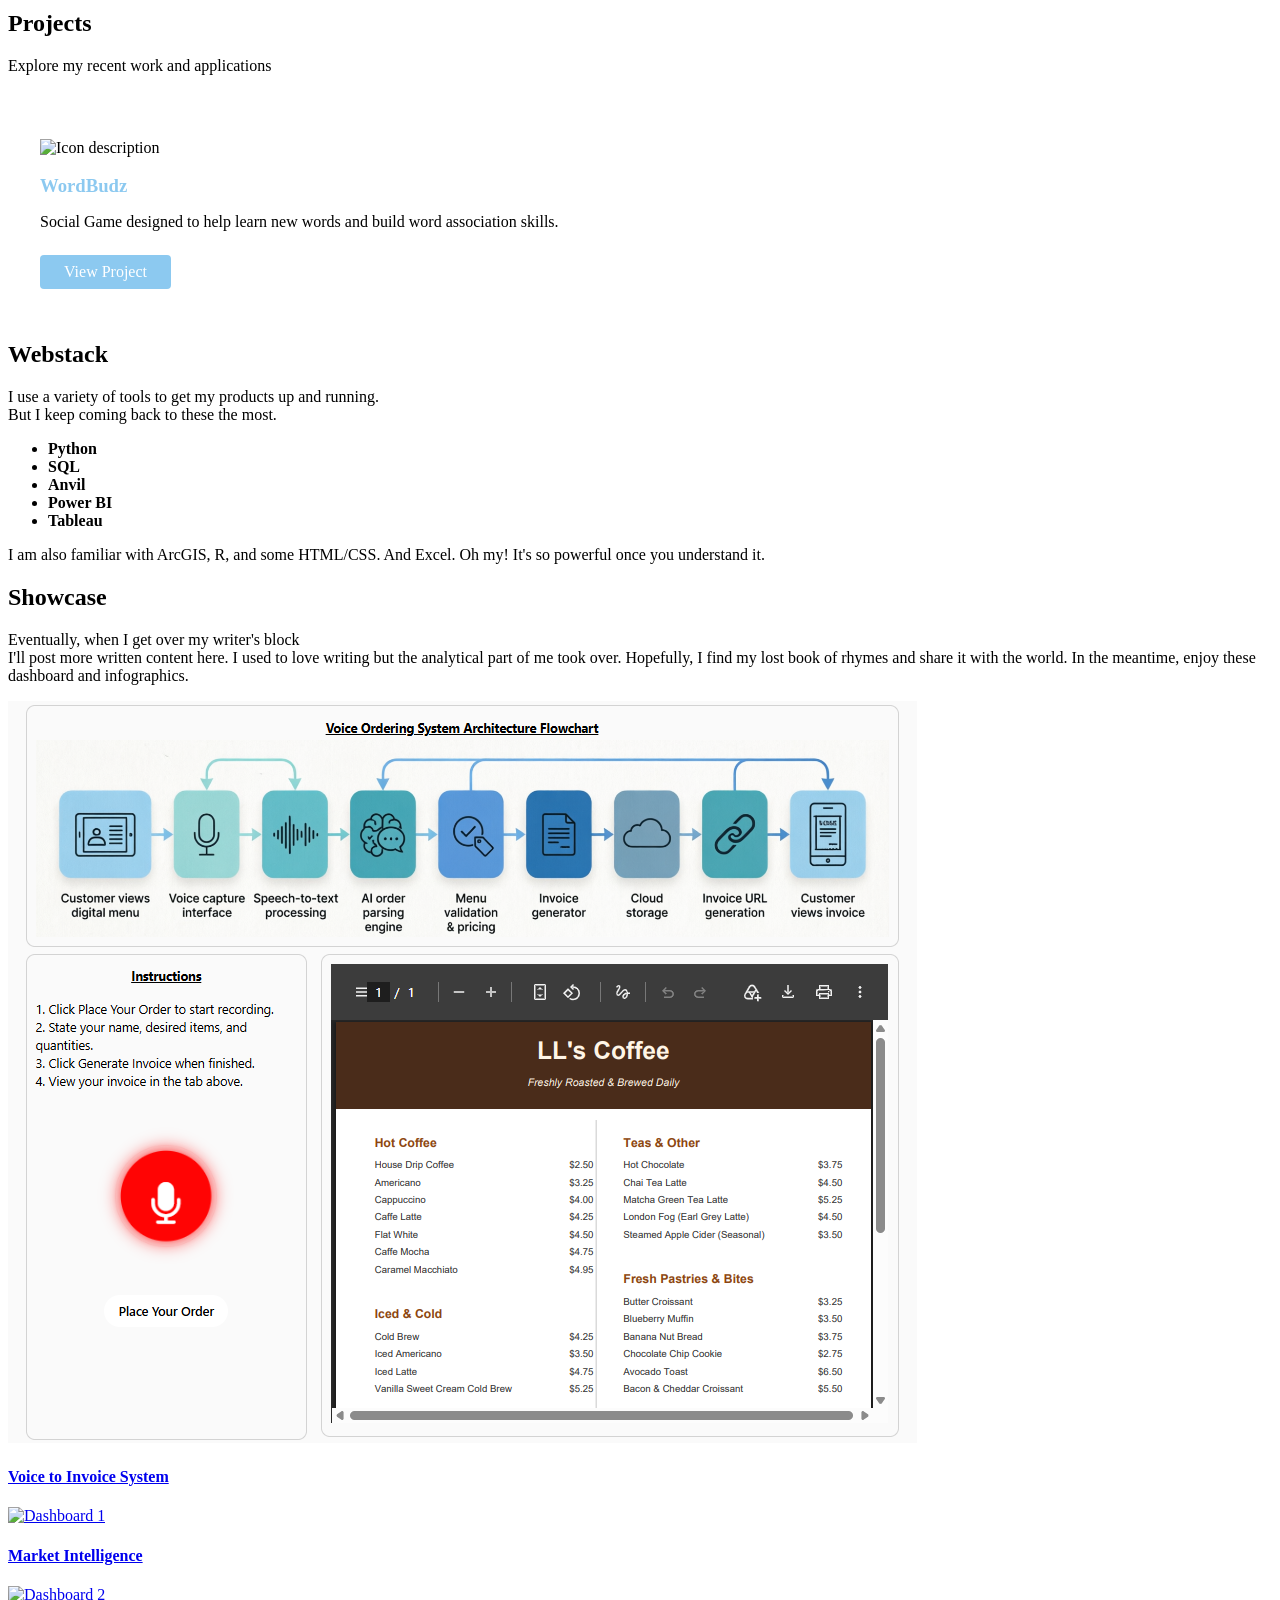
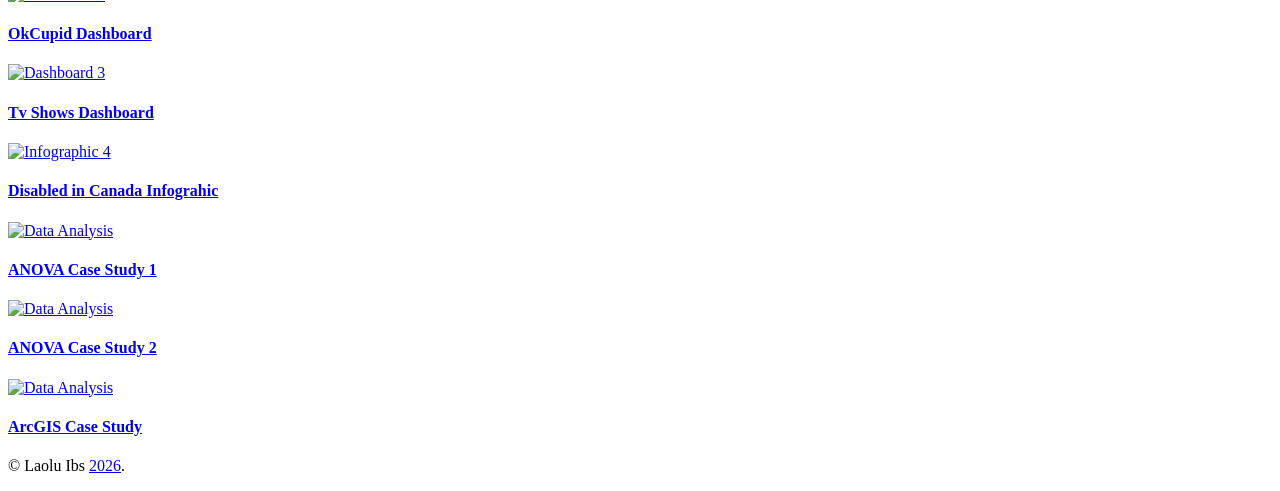
==== commit e63d0de0: "Add docs folder for GitHub Pages" ====
--- a/docs/index.html
+++ b/docs/index.html
@@ -94,9 +94,9 @@
 											<h2>About me</h2>
 										</header>
 
-										<p>Everone remembers their first Python code; print('Hello World'). I haven't stopped coding since I wrote that pirce of code all those years back. Today, I build things that matter. Using Machine Learning and Deep Learning (mostly for Natural Language Processing tasks), I design products that solve real problems for real people. My current passion project is <strong>Kaawe</strong>, an open-source tool I'm developing to help children become better readers and thinkers. <strong>Why?</strong> Because every kid deserves the chance to fall in love with reading the way I did.</p>
-
-										<p>My goal in life is to democratize access to the things that make life worth living</p>
+										<p>Everone remembers their first Python code; print('Hello World'). I haven't stopped coding since I wrote that pirce of code all those years back. Today, I build things that matter. Using Machine Learning and Deep Learning (mostly for Natural Language Processing tasks), I design products that solve real problems for real people. My current passion project is <strong>WordBudz</strong>. I have been obsessed with word games for as long as I can remember and I am a true believer in the ability of games to foster meaningful human connection through competition. Because every kid deserves the chance to fall in love with reading the way I did.</p>
+
+										<p>My goal in life: emocratize access to the things that make life worth living</p>
 
 										<a href="static/documents/Laolu Ibrahim Resume.pdf" class="button" target="_blank">Resume</a>
 									</div>
@@ -117,59 +117,17 @@
 								</header>
 								
 								<div class="projects-grid">
-									<div class="project-card">
-										<span class="icon solid major style1">
-											<img src="static/images/kaawe.png" alt="Icon description" style="width: 100%; height: 100%; object-fit: contain;">
-										</span>
-										<h3>Kaawe</h3>
-										<p>An open source project designed to improve children's reading and comprehension skills.</p>
-										<a href="https://unfortunate-sturdy-thornbill.anvil.app" class="project-link">View Project</a>
-									</div>
 									
 									<div class="project-card">
 										<span class="icon solid major style1">
-											<img src="static/images/aceit2.png" alt="Icon description" style="width: 100%; height: 100%; object-fit: contain;">
-										</span>
-										<h3>AceIt</h3>
-										<p>Interactive application that simulates a real world interview and provides feedback.</p>
-										<a href="https://ace-it.anvil.app/" class="project-link">View Project</a>
-									</div>
-									
-									<div class="project-card">
-										<span class="icon solid major style1">
-											<img src="static/images/wordbudz2.png" alt="Icon description" style="width: 100%; height: 100%; object-fit: contain;">
+											<img src="docs/static/images/wordbudz.jpg" alt="Icon description" style="width: 100%; height: 100%; object-fit: contain;">
 											</span>
 										<h3>WordBudz</h3>
 										<p>Social Game designed to help learn new words and build word association skills.</p>
 										<a href="https://wordbudz.app/" class="project-link">View Project</a>
 									</div>
 									
-									<!-- <div class="project-card">
-										<span class="icon solid major style1">
-											<img src="static/images/logo_speakeasi.png" alt="Icon description" style="width: 100%; height: 100%; object-fit: contain;">
-											</span>
-										<h3>Speakeasi</h3>
-										<p>An application designed to improve impromptu speaking and preparedeness.</p>
-										<a href="bmi" class="project-link">View Project</a>
-									</div>
-									
-									<div class="project-card">
-										<span class="icon solid major style1">
-											<img src="static/images/anchors.png" alt="Icon description" style="width: 100%; height: 100%; object-fit: contain;">
-											</span>
-										<h3>AnchorLabs</h3>
-										<p>Gain confidence and the composure of an anchor in this interactive application.</p>
-										<a href="bmi" class="project-link">View Project</a>
-									</div>
-									
-									<div class="project-card">
-										<span class="icon solid major style1">
-											<img src="" alt="Icon description" style="width: 100%; height: 100%; object-fit: contain;">
-											</span>
-										<h3>Speakeasi</h3>
-										<p>An application designed to improve impromptu speaking and preparedeness.</p>
-										<a href="bmi" class="project-link">View Project</a>
-									</div> -->
+
 								</div>
 							</section>
 
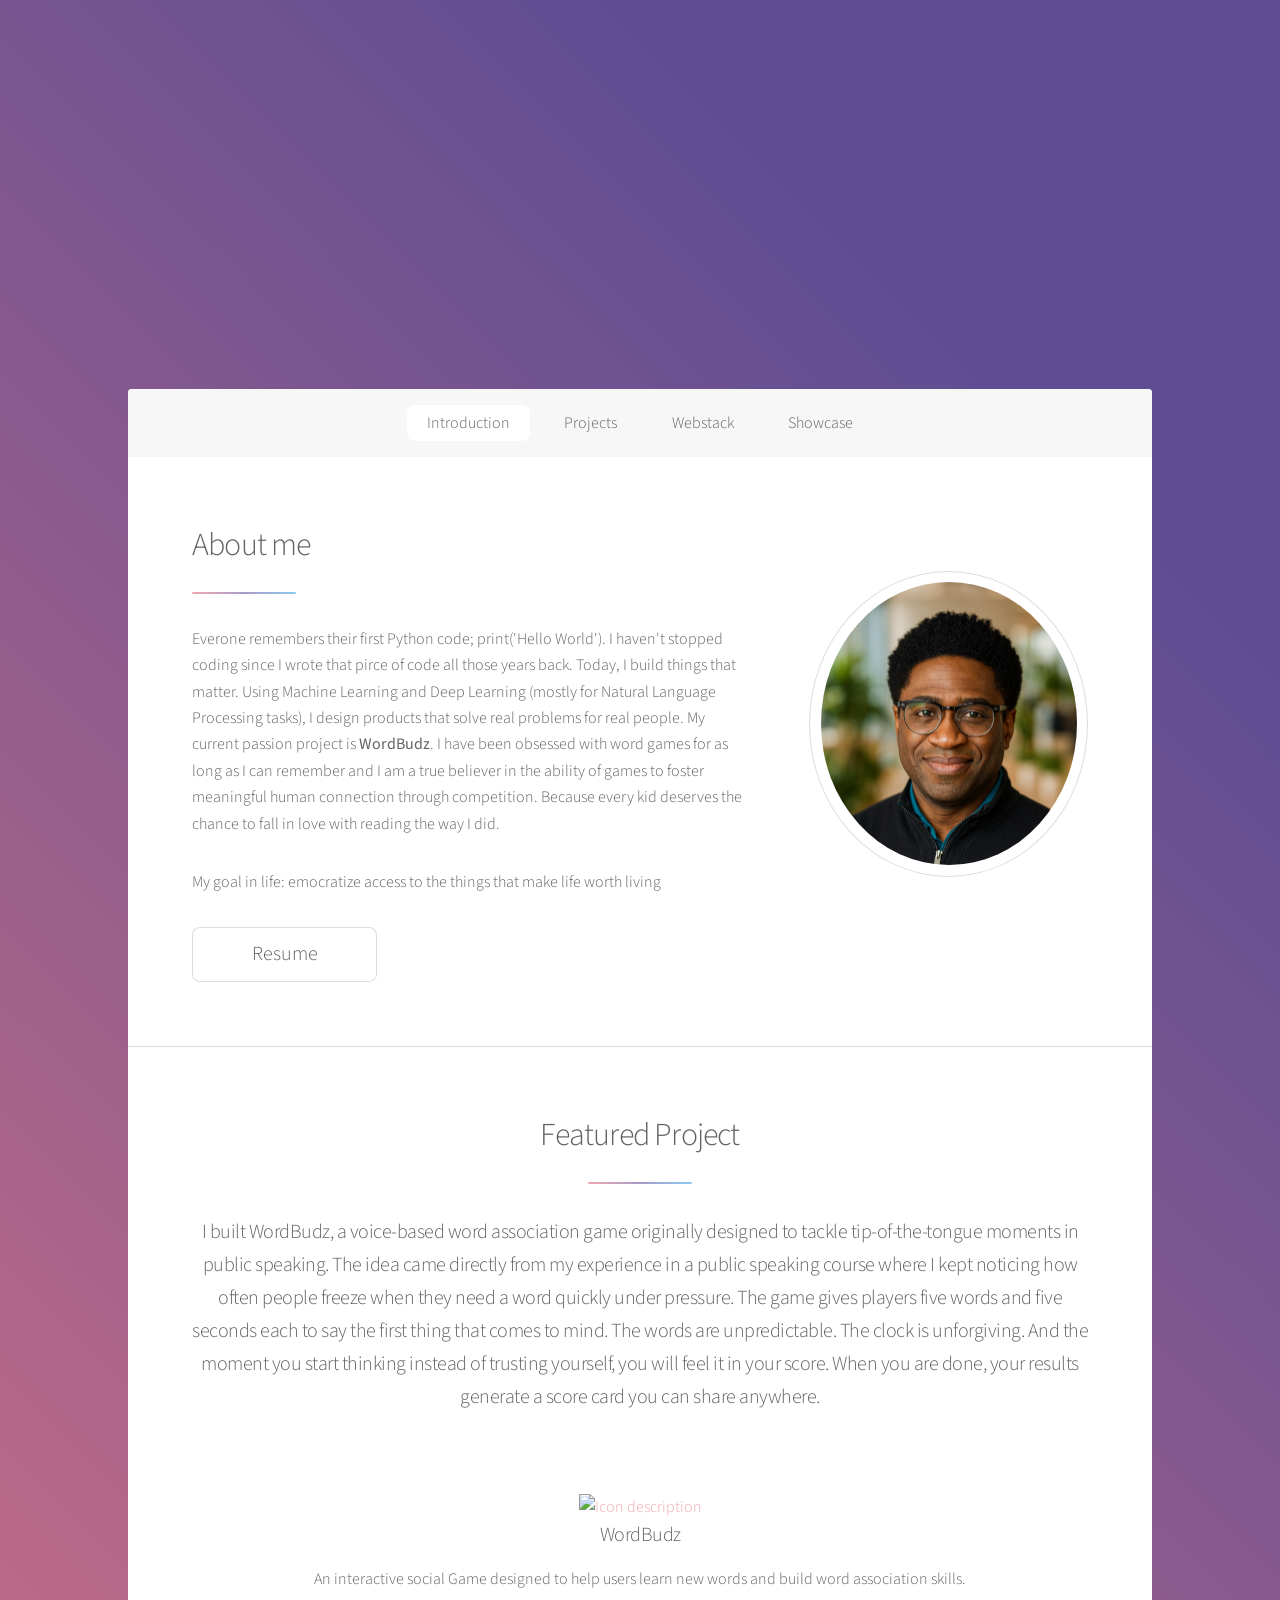
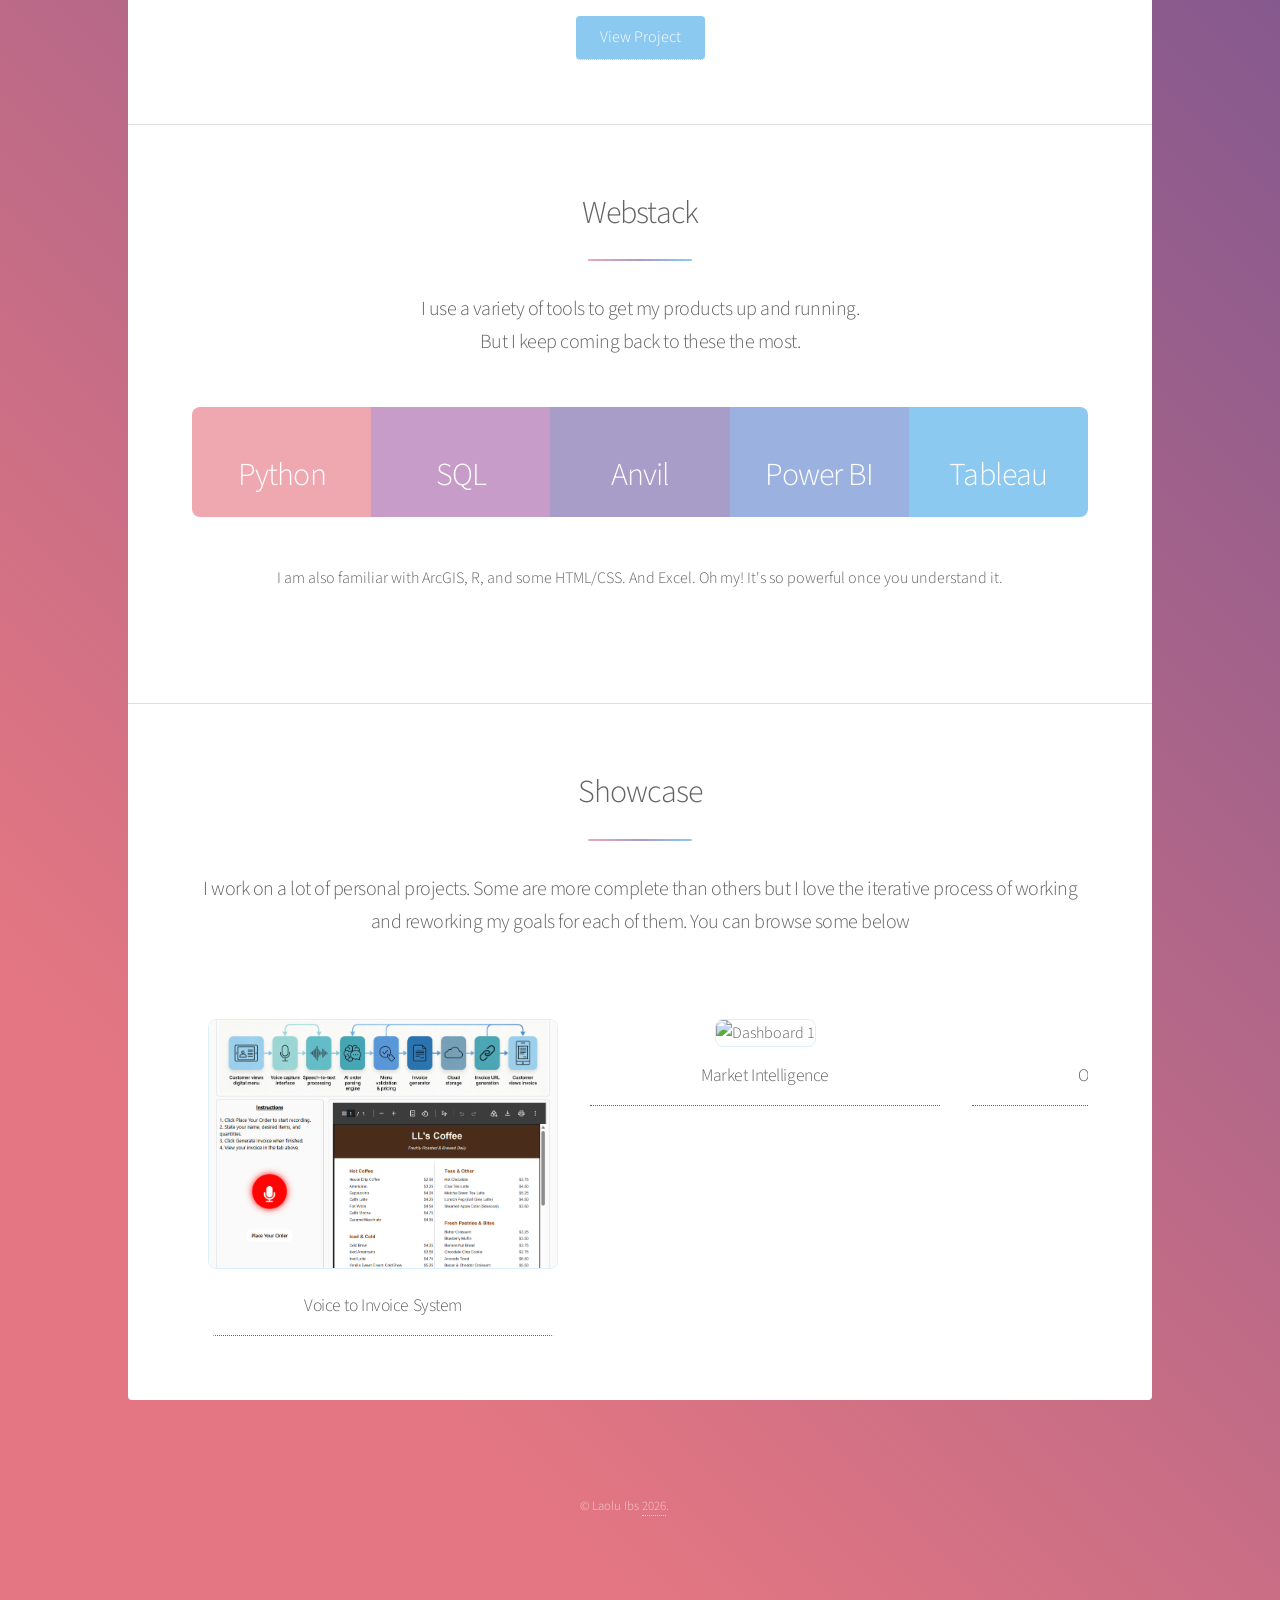
==== commit f6b488ed: "Add docs folder for GitHub Pages" ====
--- a/docs/index.html
+++ b/docs/index.html
@@ -112,8 +112,9 @@
 						<!-- Projects Section -->
 							<section id="projects" class="main special">
 								<header class="major">
-									<h2>Projects</h2>
-									<p>Explore my recent work and applications</p>
+									<h2>Featured Project</h2>
+									<p>I built WordBudz, a voice-based word association game originally designed to tackle tip-of-the-tongue moments in public speaking. The idea came directly from my experience in a public speaking course where I kept noticing how often people freeze when they need a word quickly under pressure. The game gives players five words and five seconds each to say the first thing that comes to mind. The words are unpredictable. The clock is unforgiving. And the moment you start thinking instead of trusting yourself, you will feel it in your score. When you are done, your results generate a score card you can share anywhere. 
+</p>
 								</header>
 								
 								<div class="projects-grid">
@@ -123,7 +124,7 @@
 											<img src="docs/static/images/wordbudz.jpg" alt="Icon description" style="width: 100%; height: 100%; object-fit: contain;">
 											</span>
 										<h3>WordBudz</h3>
-										<p>Social Game designed to help learn new words and build word association skills.</p>
+										<p>An interactive social Game designed to help users learn new words and build word association skills.</p>
 										<a href="https://wordbudz.app/" class="project-link">View Project</a>
 									</div>
 									
@@ -172,10 +173,7 @@
 							<section id="cta" class="main special">
 								<header class="major">
 									<h2>Showcase</h2>
-									<p>Eventually, when I get over my writer's block<br />
-									I'll post more written content here. I used to love writing but the analytical part of me
-									took over. Hopefully, I find my lost book of rhymes and share it with the world.
-									In the meantime, enjoy these dashboard and infographics.</p>
+									<p>I work on a lot of personal projects. Some are more complete than others but I love the iterative process of working and reworking my goals for each of them. You can browse some below</p>
 								</header>
 								<!-- <footer class="major">
 									<ul class="actions special">
--- a/docs/static/assets/css/main.css
+++ b/docs/static/assets/css/main.css
@@ -0,0 +1,3833 @@
+@import url(fontawesome-all.min.css);
+@import 'https://fonts.googleapis.com/css?family=Source+Sans+Pro:300,400';
+
+/*
+	Stellar by HTML5 UP
+	html5up.net | @ajlkn
+	Free for personal and commercial use under the CCA 3.0 license (html5up.net/license)
+*/
+
+html, body, div, span, applet, object,
+iframe, h1, h2, h3, h4, h5, h6, p, blockquote,
+pre, a, abbr, acronym, address, big, cite,
+code, del, dfn, em, img, ins, kbd, q, s, samp,
+small, strike, strong, sub, sup, tt, var, b,
+u, i, center, dl, dt, dd, ol, ul, li, fieldset,
+form, label, legend, table, caption, tbody,
+tfoot, thead, tr, th, td, article, aside,
+canvas, details, embed, figure, figcaption,
+footer, header, hgroup, menu, nav, output, ruby,
+section, summary, time, mark, audio, video {
+	margin: 0;
+	padding: 0;
+	border: 0;
+	font-size: 100%;
+	font: inherit;
+	vertical-align: baseline;}
+
+article, aside, details, figcaption, figure,
+footer, header, hgroup, menu, nav, section {
+	display: block;}
+
+body {
+	line-height: 1;
+}
+
+ol, ul {
+	list-style: none;
+}
+
+blockquote, q {
+	quotes: none;
+}
+
+	blockquote:before, blockquote:after, q:before, q:after {
+		content: '';
+		content: none;
+	}
+
+table {
+	border-collapse: collapse;
+	border-spacing: 0;
+}
+
+body {
+	-webkit-text-size-adjust: none;
+}
+
+mark {
+	background-color: transparent;
+	color: inherit;
+}
+
+input::-moz-focus-inner {
+	border: 0;
+	padding: 0;
+}
+
+input, select, textarea {
+	-moz-appearance: none;
+	-webkit-appearance: none;
+	-ms-appearance: none;
+	appearance: none;
+}
+
+/* Basic */
+
+	@-ms-viewport {
+		width: device-width;
+	}
+
+	body {
+		-ms-overflow-style: scrollbar;
+	}
+
+	@media screen and (max-width: 480px) {
+
+		html, body {
+			min-width: 320px;
+		}
+
+	}
+
+	html {
+		box-sizing: border-box;
+	}
+
+	*, *:before, *:after {
+		box-sizing: inherit;
+	}
+
+	body {
+		background-color: #935d8c;
+		background-image: url("images/overlay.png"), -moz-linear-gradient(45deg, #e37682 15%, #5f4d93 85%);
+		background-image: url("images/overlay.png"), -webkit-linear-gradient(45deg, #e37682 15%, #5f4d93 85%);
+		background-image: url("images/overlay.png"), -ms-linear-gradient(45deg, #e37682 15%, #5f4d93 85%);
+		background-image: url("images/overlay.png"), linear-gradient(45deg, #e37682 15%, #5f4d93 85%);
+	}
+
+		body.is-preload *, body.is-preload *:before, body.is-preload *:after {
+			-moz-animation: none !important;
+			-webkit-animation: none !important;
+			-ms-animation: none !important;
+			animation: none !important;
+			-moz-transition: none !important;
+			-webkit-transition: none !important;
+			-ms-transition: none !important;
+			transition: none !important;
+		}
+
+/* Type */
+
+	body {
+		background-color: #935d8c;
+		color: rgba(255, 255, 255, 0.65);
+	}
+
+	body, input, select, textarea {
+		font-family: "Source Sans Pro", Helvetica, sans-serif;
+		font-size: 17pt;
+		font-weight: 300;
+		line-height: 1.65;
+	}
+
+		@media screen and (max-width: 1680px) {
+
+			body, input, select, textarea {
+				font-size: 14pt;
+			}
+
+		}
+
+		@media screen and (max-width: 1280px) {
+
+			body, input, select, textarea {
+				font-size: 12pt;
+			}
+
+		}
+
+		@media screen and (max-width: 360px) {
+
+			body, input, select, textarea {
+				font-size: 11pt;
+			}
+
+		}
+
+	a {
+		-moz-transition: color 0.2s ease, border-bottom 0.2s ease;
+		-webkit-transition: color 0.2s ease, border-bottom 0.2s ease;
+		-ms-transition: color 0.2s ease, border-bottom 0.2s ease;
+		transition: color 0.2s ease, border-bottom 0.2s ease;
+		text-decoration: none;
+		border-bottom: dotted 1px;
+		color: inherit;
+	}
+
+		a:hover {
+			border-bottom-color: transparent;
+		}
+
+	strong, b {
+		font-weight: 400;
+	}
+
+	em, i {
+		font-style: italic;
+	}
+
+	p {
+		margin: 0 0 2em 0;
+	}
+
+		p.content {
+			-moz-columns: 20em 2;
+			-webkit-columns: 20em 2;
+			-ms-columns: 20em 2;
+			columns: 20em 2;
+			-moz-column-gap: 2em;
+			-webkit-column-gap: 2em;
+			-ms-column-gap: 2em;
+			column-gap: 2em;
+			text-align: justify;
+		}
+
+	h1, h2, h3, h4, h5, h6 {
+		font-weight: 300;
+		line-height: 1.5;
+		margin: 0 0 0.7em 0;
+		letter-spacing: -0.025em;
+	}
+
+		h1 a, h2 a, h3 a, h4 a, h5 a, h6 a {
+			color: inherit;
+			text-decoration: none;
+		}
+
+	h1 {
+		font-size: 2.5em;
+		line-height: 1.2;
+	}
+
+	h2 {
+		font-size: 1.5em;
+	}
+
+	h3 {
+		font-size: 1.25em;
+	}
+
+	h4 {
+		font-size: 1.1em;
+	}
+
+	h5 {
+		font-size: 0.9em;
+	}
+
+	h6 {
+		font-size: 0.7em;
+	}
+
+	@media screen and (max-width: 736px) {
+
+		h1 {
+			font-size: 2em;
+		}
+
+	}
+
+	sub {
+		font-size: 0.8em;
+		position: relative;
+		top: 0.5em;
+	}
+
+	sup {
+		font-size: 0.8em;
+		position: relative;
+		top: -0.5em;
+	}
+
+	blockquote {
+		border-left: solid 4px;
+		font-style: italic;
+		margin: 0 0 2em 0;
+		padding: 0.5em 0 0.5em 2em;
+	}
+
+	code {
+		border-radius: 8px;
+		border: solid 1px;
+		font-family: "Courier New", monospace;
+		font-size: 0.9em;
+		margin: 0 0.25em;
+		padding: 0.25em 0.65em;
+	}
+
+	pre {
+		-webkit-overflow-scrolling: touch;
+		font-family: "Courier New", monospace;
+		font-size: 0.9em;
+		margin: 0 0 2em 0;
+	}
+
+		pre code {
+			display: block;
+			line-height: 1.75;
+			padding: 1em 1.5em;
+			overflow-x: auto;
+		}
+
+	hr {
+		border: 0;
+		border-bottom: solid 1px;
+		margin: 2em 0;
+	}
+
+		hr.major {
+			margin: 3em 0;
+		}
+
+	.align-left {
+		text-align: left;
+	}
+
+	.align-center {
+		text-align: center;
+	}
+
+	.align-right {
+		text-align: right;
+	}
+
+	input, select, textarea {
+		color: #ffffff;
+	}
+
+	a:hover {
+		color: #ffffff;
+	}
+
+	strong, b {
+		color: #ffffff;
+	}
+
+	h1, h2, h3, h4, h5, h6 {
+		color: #ffffff;
+	}
+
+	blockquote {
+		border-left-color: rgba(255, 255, 255, 0.35);
+	}
+
+	code {
+		background: rgba(255, 255, 255, 0.075);
+		border-color: rgba(255, 255, 255, 0.35);
+	}
+
+	hr {
+		border-bottom-color: rgba(255, 255, 255, 0.35);
+	}
+
+/* Row */
+
+	.row {
+		display: flex;
+		flex-wrap: wrap;
+		box-sizing: border-box;
+		align-items: stretch;
+	}
+
+		.row > * {
+			box-sizing: border-box;
+		}
+
+		.row.gtr-uniform > * > :last-child {
+			margin-bottom: 0;
+		}
+
+		.row.aln-left {
+			justify-content: flex-start;
+		}
+
+		.row.aln-center {
+			justify-content: center;
+		}
+
+		.row.aln-right {
+			justify-content: flex-end;
+		}
+
+		.row.aln-top {
+			align-items: flex-start;
+		}
+
+		.row.aln-middle {
+			align-items: center;
+		}
+
+		.row.aln-bottom {
+			align-items: flex-end;
+		}
+
+		.row > .imp {
+			order: -1;
+		}
+
+		.row > .col-1 {
+			width: 8.33333%;
+		}
+
+		.row > .off-1 {
+			margin-left: 8.33333%;
+		}
+
+		.row > .col-2 {
+			width: 16.66667%;
+		}
+
+		.row > .off-2 {
+			margin-left: 16.66667%;
+		}
+
+		.row > .col-3 {
+			width: 25%;
+		}
+
+		.row > .off-3 {
+			margin-left: 25%;
+		}
+
+		.row > .col-4 {
+			width: 33.33333%;
+		}
+
+		.row > .off-4 {
+			margin-left: 33.33333%;
+		}
+
+		.row > .col-5 {
+			width: 41.66667%;
+		}
+
+		.row > .off-5 {
+			margin-left: 41.66667%;
+		}
+
+		.row > .col-6 {
+			width: 50%;
+		}
+
+		.row > .off-6 {
+			margin-left: 50%;
+		}
+
+		.row > .col-7 {
+			width: 58.33333%;
+		}
+
+		.row > .off-7 {
+			margin-left: 58.33333%;
+		}
+
+		.row > .col-8 {
+			width: 66.66667%;
+		}
+
+		.row > .off-8 {
+			margin-left: 66.66667%;
+		}
+
+		.row > .col-9 {
+			width: 75%;
+		}
+
+		.row > .off-9 {
+			margin-left: 75%;
+		}
+
+		.row > .col-10 {
+			width: 83.33333%;
+		}
+
+		.row > .off-10 {
+			margin-left: 83.33333%;
+		}
+
+		.row > .col-11 {
+			width: 91.66667%;
+		}
+
+		.row > .off-11 {
+			margin-left: 91.66667%;
+		}
+
+		.row > .col-12 {
+			width: 100%;
+		}
+
+		.row > .off-12 {
+			margin-left: 100%;
+		}
+
+		.row.gtr-0 {
+			margin-top: 0;
+			margin-left: 0em;
+		}
+
+			.row.gtr-0 > * {
+				padding: 0 0 0 0em;
+			}
+
+			.row.gtr-0.gtr-uniform {
+				margin-top: 0em;
+			}
+
+				.row.gtr-0.gtr-uniform > * {
+					padding-top: 0em;
+				}
+
+		.row.gtr-25 {
+			margin-top: 0;
+			margin-left: -0.375em;
+		}
+
+			.row.gtr-25 > * {
+				padding: 0 0 0 0.375em;
+			}
+
+			.row.gtr-25.gtr-uniform {
+				margin-top: -0.375em;
+			}
+
+				.row.gtr-25.gtr-uniform > * {
+					padding-top: 0.375em;
+				}
+
+		.row.gtr-50 {
+			margin-top: 0;
+			margin-left: -0.75em;
+		}
+
+			.row.gtr-50 > * {
+				padding: 0 0 0 0.75em;
+			}
+
+			.row.gtr-50.gtr-uniform {
+				margin-top: -0.75em;
+			}
+
+				.row.gtr-50.gtr-uniform > * {
+					padding-top: 0.75em;
+				}
+
+		.row {
+			margin-top: 0;
+			margin-left: -1.5em;
+		}
+
+			.row > * {
+				padding: 0 0 0 1.5em;
+			}
+
+			.row.gtr-uniform {
+				margin-top: -1.5em;
+			}
+
+				.row.gtr-uniform > * {
+					padding-top: 1.5em;
+				}
+
+		.row.gtr-150 {
+			margin-top: 0;
+			margin-left: -2.25em;
+		}
+
+			.row.gtr-150 > * {
+				padding: 0 0 0 2.25em;
+			}
+
+			.row.gtr-150.gtr-uniform {
+				margin-top: -2.25em;
+			}
+
+				.row.gtr-150.gtr-uniform > * {
+					padding-top: 2.25em;
+				}
+
+		.row.gtr-200 {
+			margin-top: 0;
+			margin-left: -3em;
+		}
+
+			.row.gtr-200 > * {
+				padding: 0 0 0 3em;
+			}
+
+			.row.gtr-200.gtr-uniform {
+				margin-top: -3em;
+			}
+
+				.row.gtr-200.gtr-uniform > * {
+					padding-top: 3em;
+				}
+
+		@media screen and (max-width: 1680px) {
+
+			.row {
+				display: flex;
+				flex-wrap: wrap;
+				box-sizing: border-box;
+				align-items: stretch;
+			}
+
+				.row > * {
+					box-sizing: border-box;
+				}
+
+				.row.gtr-uniform > * > :last-child {
+					margin-bottom: 0;
+				}
+
+				.row.aln-left {
+					justify-content: flex-start;
+				}
+
+				.row.aln-center {
+					justify-content: center;
+				}
+
+				.row.aln-right {
+					justify-content: flex-end;
+				}
+
+				.row.aln-top {
+					align-items: flex-start;
+				}
+
+				.row.aln-middle {
+					align-items: center;
+				}
+
+				.row.aln-bottom {
+					align-items: flex-end;
+				}
+
+				.row > .imp-xlarge {
+					order: -1;
+				}
+
+				.row > .col-1-xlarge {
+					width: 8.33333%;
+				}
+
+				.row > .off-1-xlarge {
+					margin-left: 8.33333%;
+				}
+
+				.row > .col-2-xlarge {
+					width: 16.66667%;
+				}
+
+				.row > .off-2-xlarge {
+					margin-left: 16.66667%;
+				}
+
+				.row > .col-3-xlarge {
+					width: 25%;
+				}
+
+				.row > .off-3-xlarge {
+					margin-left: 25%;
+				}
+
+				.row > .col-4-xlarge {
+					width: 33.33333%;
+				}
+
+				.row > .off-4-xlarge {
+					margin-left: 33.33333%;
+				}
+
+				.row > .col-5-xlarge {
+					width: 41.66667%;
+				}
+
+				.row > .off-5-xlarge {
+					margin-left: 41.66667%;
+				}
+
+				.row > .col-6-xlarge {
+					width: 50%;
+				}
+
+				.row > .off-6-xlarge {
+					margin-left: 50%;
+				}
+
+				.row > .col-7-xlarge {
+					width: 58.33333%;
+				}
+
+				.row > .off-7-xlarge {
+					margin-left: 58.33333%;
+				}
+
+				.row > .col-8-xlarge {
+					width: 66.66667%;
+				}
+
+				.row > .off-8-xlarge {
+					margin-left: 66.66667%;
+				}
+
+				.row > .col-9-xlarge {
+					width: 75%;
+				}
+
+				.row > .off-9-xlarge {
+					margin-left: 75%;
+				}
+
+				.row > .col-10-xlarge {
+					width: 83.33333%;
+				}
+
+				.row > .off-10-xlarge {
+					margin-left: 83.33333%;
+				}
+
+				.row > .col-11-xlarge {
+					width: 91.66667%;
+				}
+
+				.row > .off-11-xlarge {
+					margin-left: 91.66667%;
+				}
+
+				.row > .col-12-xlarge {
+					width: 100%;
+				}
+
+				.row > .off-12-xlarge {
+					margin-left: 100%;
+				}
+
+				.row.gtr-0 {
+					margin-top: 0;
+					margin-left: 0em;
+				}
+
+					.row.gtr-0 > * {
+						padding: 0 0 0 0em;
+					}
+
+					.row.gtr-0.gtr-uniform {
+						margin-top: 0em;
+					}
+
+						.row.gtr-0.gtr-uniform > * {
+							padding-top: 0em;
+						}
+
+				.row.gtr-25 {
+					margin-top: 0;
+					margin-left: -0.375em;
+				}
+
+					.row.gtr-25 > * {
+						padding: 0 0 0 0.375em;
+					}
+
+					.row.gtr-25.gtr-uniform {
+						margin-top: -0.375em;
+					}
+
+						.row.gtr-25.gtr-uniform > * {
+							padding-top: 0.375em;
+						}
+
+				.row.gtr-50 {
+					margin-top: 0;
+					margin-left: -0.75em;
+				}
+
+					.row.gtr-50 > * {
+						padding: 0 0 0 0.75em;
+					}
+
+					.row.gtr-50.gtr-uniform {
+						margin-top: -0.75em;
+					}
+
+						.row.gtr-50.gtr-uniform > * {
+							padding-top: 0.75em;
+						}
+
+				.row {
+					margin-top: 0;
+					margin-left: -1.5em;
+				}
+
+					.row > * {
+						padding: 0 0 0 1.5em;
+					}
+
+					.row.gtr-uniform {
+						margin-top: -1.5em;
+					}
+
+						.row.gtr-uniform > * {
+							padding-top: 1.5em;
+						}
+
+				.row.gtr-150 {
+					margin-top: 0;
+					margin-left: -2.25em;
+				}
+
+					.row.gtr-150 > * {
+						padding: 0 0 0 2.25em;
+					}
+
+					.row.gtr-150.gtr-uniform {
+						margin-top: -2.25em;
+					}
+
+						.row.gtr-150.gtr-uniform > * {
+							padding-top: 2.25em;
+						}
+
+				.row.gtr-200 {
+					margin-top: 0;
+					margin-left: -3em;
+				}
+
+					.row.gtr-200 > * {
+						padding: 0 0 0 3em;
+					}
+
+					.row.gtr-200.gtr-uniform {
+						margin-top: -3em;
+					}
+
+						.row.gtr-200.gtr-uniform > * {
+							padding-top: 3em;
+						}
+
+		}
+
+		@media screen and (max-width: 1280px) {
+
+			.row {
+				display: flex;
+				flex-wrap: wrap;
+				box-sizing: border-box;
+				align-items: stretch;
+			}
+
+				.row > * {
+					box-sizing: border-box;
+				}
+
+				.row.gtr-uniform > * > :last-child {
+					margin-bottom: 0;
+				}
+
+				.row.aln-left {
+					justify-content: flex-start;
+				}
+
+				.row.aln-center {
+					justify-content: center;
+				}
+
+				.row.aln-right {
+					justify-content: flex-end;
+				}
+
+				.row.aln-top {
+					align-items: flex-start;
+				}
+
+				.row.aln-middle {
+					align-items: center;
+				}
+
+				.row.aln-bottom {
+					align-items: flex-end;
+				}
+
+				.row > .imp-large {
+					order: -1;
+				}
+
+				.row > .col-1-large {
+					width: 8.33333%;
+				}
+
+				.row > .off-1-large {
+					margin-left: 8.33333%;
+				}
+
+				.row > .col-2-large {
+					width: 16.66667%;
+				}
+
+				.row > .off-2-large {
+					margin-left: 16.66667%;
+				}
+
+				.row > .col-3-large {
+					width: 25%;
+				}
+
+				.row > .off-3-large {
+					margin-left: 25%;
+				}
+
+				.row > .col-4-large {
+					width: 33.33333%;
+				}
+
+				.row > .off-4-large {
+					margin-left: 33.33333%;
+				}
+
+				.row > .col-5-large {
+					width: 41.66667%;
+				}
+
+				.row > .off-5-large {
+					margin-left: 41.66667%;
+				}
+
+				.row > .col-6-large {
+					width: 50%;
+				}
+
+				.row > .off-6-large {
+					margin-left: 50%;
+				}
+
+				.row > .col-7-large {
+					width: 58.33333%;
+				}
+
+				.row > .off-7-large {
+					margin-left: 58.33333%;
+				}
+
+				.row > .col-8-large {
+					width: 66.66667%;
+				}
+
+				.row > .off-8-large {
+					margin-left: 66.66667%;
+				}
+
+				.row > .col-9-large {
+					width: 75%;
+				}
+
+				.row > .off-9-large {
+					margin-left: 75%;
+				}
+
+				.row > .col-10-large {
+					width: 83.33333%;
+				}
+
+				.row > .off-10-large {
+					margin-left: 83.33333%;
+				}
+
+				.row > .col-11-large {
+					width: 91.66667%;
+				}
+
+				.row > .off-11-large {
+					margin-left: 91.66667%;
+				}
+
+				.row > .col-12-large {
+					width: 100%;
+				}
+
+				.row > .off-12-large {
+					margin-left: 100%;
+				}
+
+				.row.gtr-0 {
+					margin-top: 0;
+					margin-left: 0em;
+				}
+
+					.row.gtr-0 > * {
+						padding: 0 0 0 0em;
+					}
+
+					.row.gtr-0.gtr-uniform {
+						margin-top: 0em;
+					}
+
+						.row.gtr-0.gtr-uniform > * {
+							padding-top: 0em;
+						}
+
+				.row.gtr-25 {
+					margin-top: 0;
+					margin-left: -0.375em;
+				}
+
+					.row.gtr-25 > * {
+						padding: 0 0 0 0.375em;
+					}
+
+					.row.gtr-25.gtr-uniform {
+						margin-top: -0.375em;
+					}
+
+						.row.gtr-25.gtr-uniform > * {
+							padding-top: 0.375em;
+						}
+
+				.row.gtr-50 {
+					margin-top: 0;
+					margin-left: -0.75em;
+				}
+
+					.row.gtr-50 > * {
+						padding: 0 0 0 0.75em;
+					}
+
+					.row.gtr-50.gtr-uniform {
+						margin-top: -0.75em;
+					}
+
+						.row.gtr-50.gtr-uniform > * {
+							padding-top: 0.75em;
+						}
+
+				.row {
+					margin-top: 0;
+					margin-left: -1.5em;
+				}
+
+					.row > * {
+						padding: 0 0 0 1.5em;
+					}
+
+					.row.gtr-uniform {
+						margin-top: -1.5em;
+					}
+
+						.row.gtr-uniform > * {
+							padding-top: 1.5em;
+						}
+
+				.row.gtr-150 {
+					margin-top: 0;
+					margin-left: -2.25em;
+				}
+
+					.row.gtr-150 > * {
+						padding: 0 0 0 2.25em;
+					}
+
+					.row.gtr-150.gtr-uniform {
+						margin-top: -2.25em;
+					}
+
+						.row.gtr-150.gtr-uniform > * {
+							padding-top: 2.25em;
+						}
+
+				.row.gtr-200 {
+					margin-top: 0;
+					margin-left: -3em;
+				}
+
+					.row.gtr-200 > * {
+						padding: 0 0 0 3em;
+					}
+
+					.row.gtr-200.gtr-uniform {
+						margin-top: -3em;
+					}
+
+						.row.gtr-200.gtr-uniform > * {
+							padding-top: 3em;
+						}
+
+		}
+
+		@media screen and (max-width: 980px) {
+
+			.row {
+				display: flex;
+				flex-wrap: wrap;
+				box-sizing: border-box;
+				align-items: stretch;
+			}
+
+				.row > * {
+					box-sizing: border-box;
+				}
+
+				.row.gtr-uniform > * > :last-child {
+					margin-bottom: 0;
+				}
+
+				.row.aln-left {
+					justify-content: flex-start;
+				}
+
+				.row.aln-center {
+					justify-content: center;
+				}
+
+				.row.aln-right {
+					justify-content: flex-end;
+				}
+
+				.row.aln-top {
+					align-items: flex-start;
+				}
+
+				.row.aln-middle {
+					align-items: center;
+				}
+
+				.row.aln-bottom {
+					align-items: flex-end;
+				}
+
+				.row > .imp-medium {
+					order: -1;
+				}
+
+				.row > .col-1-medium {
+					width: 8.33333%;
+				}
+
+				.row > .off-1-medium {
+					margin-left: 8.33333%;
+				}
+
+				.row > .col-2-medium {
+					width: 16.66667%;
+				}
+
+				.row > .off-2-medium {
+					margin-left: 16.66667%;
+				}
+
+				.row > .col-3-medium {
+					width: 25%;
+				}
+
+				.row > .off-3-medium {
+					margin-left: 25%;
+				}
+
+				.row > .col-4-medium {
+					width: 33.33333%;
+				}
+
+				.row > .off-4-medium {
+					margin-left: 33.33333%;
+				}
+
+				.row > .col-5-medium {
+					width: 41.66667%;
+				}
+
+				.row > .off-5-medium {
+					margin-left: 41.66667%;
+				}
+
+				.row > .col-6-medium {
+					width: 50%;
+				}
+
+				.row > .off-6-medium {
+					margin-left: 50%;
+				}
+
+				.row > .col-7-medium {
+					width: 58.33333%;
+				}
+
+				.row > .off-7-medium {
+					margin-left: 58.33333%;
+				}
+
+				.row > .col-8-medium {
+					width: 66.66667%;
+				}
+
+				.row > .off-8-medium {
+					margin-left: 66.66667%;
+				}
+
+				.row > .col-9-medium {
+					width: 75%;
+				}
+
+				.row > .off-9-medium {
+					margin-left: 75%;
+				}
+
+				.row > .col-10-medium {
+					width: 83.33333%;
+				}
+
+				.row > .off-10-medium {
+					margin-left: 83.33333%;
+				}
+
+				.row > .col-11-medium {
+					width: 91.66667%;
+				}
+
+				.row > .off-11-medium {
+					margin-left: 91.66667%;
+				}
+
+				.row > .col-12-medium {
+					width: 100%;
+				}
+
+				.row > .off-12-medium {
+					margin-left: 100%;
+				}
+
+				.row.gtr-0 {
+					margin-top: 0;
+					margin-left: 0em;
+				}
+
+					.row.gtr-0 > * {
+						padding: 0 0 0 0em;
+					}
+
+					.row.gtr-0.gtr-uniform {
+						margin-top: 0em;
+					}
+
+						.row.gtr-0.gtr-uniform > * {
+							padding-top: 0em;
+						}
+
+				.row.gtr-25 {
+					margin-top: 0;
+					margin-left: -0.375em;
+				}
+
+					.row.gtr-25 > * {
+						padding: 0 0 0 0.375em;
+					}
+
+					.row.gtr-25.gtr-uniform {
+						margin-top: -0.375em;
+					}
+
+						.row.gtr-25.gtr-uniform > * {
+							padding-top: 0.375em;
+						}
+
+				.row.gtr-50 {
+					margin-top: 0;
+					margin-left: -0.75em;
+				}
+
+					.row.gtr-50 > * {
+						padding: 0 0 0 0.75em;
+					}
+
+					.row.gtr-50.gtr-uniform {
+						margin-top: -0.75em;
+					}
+
+						.row.gtr-50.gtr-uniform > * {
+							padding-top: 0.75em;
+						}
+
+				.row {
+					margin-top: 0;
+					margin-left: -1.5em;
+				}
+
+					.row > * {
+						padding: 0 0 0 1.5em;
+					}
+
+					.row.gtr-uniform {
+						margin-top: -1.5em;
+					}
+
+						.row.gtr-uniform > * {
+							padding-top: 1.5em;
+						}
+
+				.row.gtr-150 {
+					margin-top: 0;
+					margin-left: -2.25em;
+				}
+
+					.row.gtr-150 > * {
+						padding: 0 0 0 2.25em;
+					}
+
+					.row.gtr-150.gtr-uniform {
+						margin-top: -2.25em;
+					}
+
+						.row.gtr-150.gtr-uniform > * {
+							padding-top: 2.25em;
+						}
+
+				.row.gtr-200 {
+					margin-top: 0;
+					margin-left: -3em;
+				}
+
+					.row.gtr-200 > * {
+						padding: 0 0 0 3em;
+					}
+
+					.row.gtr-200.gtr-uniform {
+						margin-top: -3em;
+					}
+
+						.row.gtr-200.gtr-uniform > * {
+							padding-top: 3em;
+						}
+
+		}
+
+		@media screen and (max-width: 736px) {
+
+			.row {
+				display: flex;
+				flex-wrap: wrap;
+				box-sizing: border-box;
+				align-items: stretch;
+			}
+
+				.row > * {
+					box-sizing: border-box;
+				}
+
+				.row.gtr-uniform > * > :last-child {
+					margin-bottom: 0;
+				}
+
+				.row.aln-left {
+					justify-content: flex-start;
+				}
+
+				.row.aln-center {
+					justify-content: center;
+				}
+
+				.row.aln-right {
+					justify-content: flex-end;
+				}
+
+				.row.aln-top {
+					align-items: flex-start;
+				}
+
+				.row.aln-middle {
+					align-items: center;
+				}
+
+				.row.aln-bottom {
+					align-items: flex-end;
+				}
+
+				.row > .imp-small {
+					order: -1;
+				}
+
+				.row > .col-1-small {
+					width: 8.33333%;
+				}
+
+				.row > .off-1-small {
+					margin-left: 8.33333%;
+				}
+
+				.row > .col-2-small {
+					width: 16.66667%;
+				}
+
+				.row > .off-2-small {
+					margin-left: 16.66667%;
+				}
+
+				.row > .col-3-small {
+					width: 25%;
+				}
+
+				.row > .off-3-small {
+					margin-left: 25%;
+				}
+
+				.row > .col-4-small {
+					width: 33.33333%;
+				}
+
+				.row > .off-4-small {
+					margin-left: 33.33333%;
+				}
+
+				.row > .col-5-small {
+					width: 41.66667%;
+				}
+
+				.row > .off-5-small {
+					margin-left: 41.66667%;
+				}
+
+				.row > .col-6-small {
+					width: 50%;
+				}
+
+				.row > .off-6-small {
+					margin-left: 50%;
+				}
+
+				.row > .col-7-small {
+					width: 58.33333%;
+				}
+
+				.row > .off-7-small {
+					margin-left: 58.33333%;
+				}
+
+				.row > .col-8-small {
+					width: 66.66667%;
+				}
+
+				.row > .off-8-small {
+					margin-left: 66.66667%;
+				}
+
+				.row > .col-9-small {
+					width: 75%;
+				}
+
+				.row > .off-9-small {
+					margin-left: 75%;
+				}
+
+				.row > .col-10-small {
+					width: 83.33333%;
+				}
+
+				.row > .off-10-small {
+					margin-left: 83.33333%;
+				}
+
+				.row > .col-11-small {
+					width: 91.66667%;
+				}
+
+				.row > .off-11-small {
+					margin-left: 91.66667%;
+				}
+
+				.row > .col-12-small {
+					width: 100%;
+				}
+
+				.row > .off-12-small {
+					margin-left: 100%;
+				}
+
+				.row.gtr-0 {
+					margin-top: 0;
+					margin-left: 0em;
+				}
+
+					.row.gtr-0 > * {
+						padding: 0 0 0 0em;
+					}
+
+					.row.gtr-0.gtr-uniform {
+						margin-top: 0em;
+					}
+
+						.row.gtr-0.gtr-uniform > * {
+							padding-top: 0em;
+						}
+
+				.row.gtr-25 {
+					margin-top: 0;
+					margin-left: -0.25em;
+				}
+
+					.row.gtr-25 > * {
+						padding: 0 0 0 0.25em;
+					}
+
+					.row.gtr-25.gtr-uniform {
+						margin-top: -0.25em;
+					}
+
+						.row.gtr-25.gtr-uniform > * {
+							padding-top: 0.25em;
+						}
+
+				.row.gtr-50 {
+					margin-top: 0;
+					margin-left: -0.5em;
+				}
+
+					.row.gtr-50 > * {
+						padding: 0 0 0 0.5em;
+					}
+
+					.row.gtr-50.gtr-uniform {
+						margin-top: -0.5em;
+					}
+
+						.row.gtr-50.gtr-uniform > * {
+							padding-top: 0.5em;
+						}
+
+				.row {
+					margin-top: 0;
+					margin-left: -1em;
+				}
+
+					.row > * {
+						padding: 0 0 0 1em;
+					}
+
+					.row.gtr-uniform {
+						margin-top: -1em;
+					}
+
+						.row.gtr-uniform > * {
+							padding-top: 1em;
+						}
+
+				.row.gtr-150 {
+					margin-top: 0;
+					margin-left: -1.5em;
+				}
+
+					.row.gtr-150 > * {
+						padding: 0 0 0 1.5em;
+					}
+
+					.row.gtr-150.gtr-uniform {
+						margin-top: -1.5em;
+					}
+
+						.row.gtr-150.gtr-uniform > * {
+							padding-top: 1.5em;
+						}
+
+				.row.gtr-200 {
+					margin-top: 0;
+					margin-left: -2em;
+				}
+
+					.row.gtr-200 > * {
+						padding: 0 0 0 2em;
+					}
+
+					.row.gtr-200.gtr-uniform {
+						margin-top: -2em;
+					}
+
+						.row.gtr-200.gtr-uniform > * {
+							padding-top: 2em;
+						}
+
+		}
+
+		@media screen and (max-width: 480px) {
+
+			.row {
+				display: flex;
+				flex-wrap: wrap;
+				box-sizing: border-box;
+				align-items: stretch;
+			}
+
+				.row > * {
+					box-sizing: border-box;
+				}
+
+				.row.gtr-uniform > * > :last-child {
+					margin-bottom: 0;
+				}
+
+				.row.aln-left {
+					justify-content: flex-start;
+				}
+
+				.row.aln-center {
+					justify-content: center;
+				}
+
+				.row.aln-right {
+					justify-content: flex-end;
+				}
+
+				.row.aln-top {
+					align-items: flex-start;
+				}
+
+				.row.aln-middle {
+					align-items: center;
+				}
+
+				.row.aln-bottom {
+					align-items: flex-end;
+				}
+
+				.row > .imp-xsmall {
+					order: -1;
+				}
+
+				.row > .col-1-xsmall {
+					width: 8.33333%;
+				}
+
+				.row > .off-1-xsmall {
+					margin-left: 8.33333%;
+				}
+
+				.row > .col-2-xsmall {
+					width: 16.66667%;
+				}
+
+				.row > .off-2-xsmall {
+					margin-left: 16.66667%;
+				}
+
+				.row > .col-3-xsmall {
+					width: 25%;
+				}
+
+				.row > .off-3-xsmall {
+					margin-left: 25%;
+				}
+
+				.row > .col-4-xsmall {
+					width: 33.33333%;
+				}
+
+				.row > .off-4-xsmall {
+					margin-left: 33.33333%;
+				}
+
+				.row > .col-5-xsmall {
+					width: 41.66667%;
+				}
+
+				.row > .off-5-xsmall {
+					margin-left: 41.66667%;
+				}
+
+				.row > .col-6-xsmall {
+					width: 50%;
+				}
+
+				.row > .off-6-xsmall {
+					margin-left: 50%;
+				}
+
+				.row > .col-7-xsmall {
+					width: 58.33333%;
+				}
+
+				.row > .off-7-xsmall {
+					margin-left: 58.33333%;
+				}
+
+				.row > .col-8-xsmall {
+					width: 66.66667%;
+				}
+
+				.row > .off-8-xsmall {
+					margin-left: 66.66667%;
+				}
+
+				.row > .col-9-xsmall {
+					width: 75%;
+				}
+
+				.row > .off-9-xsmall {
+					margin-left: 75%;
+				}
+
+				.row > .col-10-xsmall {
+					width: 83.33333%;
+				}
+
+				.row > .off-10-xsmall {
+					margin-left: 83.33333%;
+				}
+
+				.row > .col-11-xsmall {
+					width: 91.66667%;
+				}
+
+				.row > .off-11-xsmall {
+					margin-left: 91.66667%;
+				}
+
+				.row > .col-12-xsmall {
+					width: 100%;
+				}
+
+				.row > .off-12-xsmall {
+					margin-left: 100%;
+				}
+
+				.row.gtr-0 {
+					margin-top: 0;
+					margin-left: 0em;
+				}
+
+					.row.gtr-0 > * {
+						padding: 0 0 0 0em;
+					}
+
+					.row.gtr-0.gtr-uniform {
+						margin-top: 0em;
+					}
+
+						.row.gtr-0.gtr-uniform > * {
+							padding-top: 0em;
+						}
+
+				.row.gtr-25 {
+					margin-top: 0;
+					margin-left: -0.3125em;
+				}
+
+					.row.gtr-25 > * {
+						padding: 0 0 0 0.3125em;
+					}
+
+					.row.gtr-25.gtr-uniform {
+						margin-top: -0.3125em;
+					}
+
+						.row.gtr-25.gtr-uniform > * {
+							padding-top: 0.3125em;
+						}
+
+				.row.gtr-50 {
+					margin-top: 0;
+					margin-left: -0.625em;
+				}
+
+					.row.gtr-50 > * {
+						padding: 0 0 0 0.625em;
+					}
+
+					.row.gtr-50.gtr-uniform {
+						margin-top: -0.625em;
+					}
+
+						.row.gtr-50.gtr-uniform > * {
+							padding-top: 0.625em;
+						}
+
+				.row {
+					margin-top: 0;
+					margin-left: -1.25em;
+				}
+
+					.row > * {
+						padding: 0 0 0 1.25em;
+					}
+
+					.row.gtr-uniform {
+						margin-top: -1.25em;
+					}
+
+						.row.gtr-uniform > * {
+							padding-top: 1.25em;
+						}
+
+				.row.gtr-150 {
+					margin-top: 0;
+					margin-left: -1.875em;
+				}
+
+					.row.gtr-150 > * {
+						padding: 0 0 0 1.875em;
+					}
+
+					.row.gtr-150.gtr-uniform {
+						margin-top: -1.875em;
+					}
+
+						.row.gtr-150.gtr-uniform > * {
+							padding-top: 1.875em;
+						}
+
+				.row.gtr-200 {
+					margin-top: 0;
+					margin-left: -2.5em;
+				}
+
+					.row.gtr-200 > * {
+						padding: 0 0 0 2.5em;
+					}
+
+					.row.gtr-200.gtr-uniform {
+						margin-top: -2.5em;
+					}
+
+						.row.gtr-200.gtr-uniform > * {
+							padding-top: 2.5em;
+						}
+
+		}
+
+/* Box */
+
+	.box {
+		border-radius: 8px;
+		border: solid;
+		margin-bottom: 2em;
+		padding: 1.5em;
+	}
+
+		.box > :last-child,
+		.box > :last-child > :last-child,
+		.box > :last-child > :last-child > :last-child {
+			margin-bottom: 0;
+		}
+
+		.box.alt {
+			border: 0;
+			border-radius: 0;
+			padding: 0;
+		}
+
+	.box {
+		border-color: rgba(255, 255, 255, 0.35);
+	}
+
+/* Button */
+
+	input[type="submit"],
+	input[type="reset"],
+	input[type="button"],
+	button,
+	.button {
+		-moz-appearance: none;
+		-webkit-appearance: none;
+		-ms-appearance: none;
+		appearance: none;
+		-moz-transition: background-color 0.2s ease-in-out, color 0.2s ease-in-out;
+		-webkit-transition: background-color 0.2s ease-in-out, color 0.2s ease-in-out;
+		-ms-transition: background-color 0.2s ease-in-out, color 0.2s ease-in-out;
+		transition: background-color 0.2s ease-in-out, color 0.2s ease-in-out;
+		border-radius: 8px;
+		border: 0;
+		cursor: pointer;
+		display: inline-block;
+		font-weight: 300;
+		height: 2.75em;
+		line-height: 2.75em;
+		min-width: 9.25em;
+		padding: 0 1.5em;
+		text-align: center;
+		text-decoration: none;
+		font-size: 20px;  
+		white-space: nowrap;
+	}
+
+		input[type="submit"].icon,
+		input[type="reset"].icon,
+		input[type="button"].icon,
+		button.icon,
+		.button.icon {
+			padding-left: 1.35em;
+		}
+
+			input[type="submit"].icon:before,
+			input[type="reset"].icon:before,
+			input[type="button"].icon:before,
+			button.icon:before,
+			.button.icon:before {
+				margin-right: 0.5em;
+			}
+
+		input[type="submit"].fit,
+		input[type="reset"].fit,
+		input[type="button"].fit,
+		button.fit,
+		.button.fit {
+			width: 100%;
+		}
+
+		input[type="submit"].small,
+		input[type="reset"].small,
+		input[type="button"].small,
+		button.small,
+		.button.small {
+			font-size: 0.8em;
+		}
+
+		input[type="submit"].large,
+		input[type="reset"].large,
+		input[type="button"].large,
+		button.large,
+		.button.large {
+			font-size: 1.35em;
+		}
+
+		input[type="submit"].disabled, input[type="submit"]:disabled,
+		input[type="reset"].disabled,
+		input[type="reset"]:disabled,
+		input[type="button"].disabled,
+		input[type="button"]:disabled,
+		button.disabled,
+		button:disabled,
+		.button.disabled,
+		.button:disabled {
+			pointer-events: none;
+			opacity: 0.25;
+		}
+
+		@media screen and (max-width: 736px) {
+
+			input[type="submit"],
+			input[type="reset"],
+			input[type="button"],
+			button,
+			.button {
+				min-width: 0;
+			}
+
+		}
+
+	input[type="submit"],
+	input[type="reset"],
+	input[type="button"],
+	button,
+	.button {
+		background-color: transparent;
+		box-shadow: inset 0 0 0 1px rgba(255, 255, 255, 0.35);
+		color: #ffffff !important;
+	}
+
+		input[type="submit"]:hover,
+		input[type="reset"]:hover,
+		input[type="button"]:hover,
+		button:hover,
+		.button:hover {
+			background-color: rgba(255, 255, 255, 0.075);
+		}
+
+		input[type="submit"]:active,
+		input[type="reset"]:active,
+		input[type="button"]:active,
+		button:active,
+		.button:active {
+			background-color: rgba(255, 255, 255, 0.2);
+		}
+
+		input[type="submit"].icon:before,
+		input[type="reset"].icon:before,
+		input[type="button"].icon:before,
+		button.icon:before,
+		.button.icon:before {
+			color: rgba(255, 255, 255, 0.5);
+		}
+
+		input[type="submit"].primary,
+		input[type="reset"].primary,
+		input[type="button"].primary,
+		button.primary,
+		.button.primary {
+			background-color: #8cc9f0;
+			color: #ffffff !important;
+			box-shadow: none;
+		}
+
+			input[type="submit"].primary:hover,
+			input[type="reset"].primary:hover,
+			input[type="button"].primary:hover,
+			button.primary:hover,
+			.button.primary:hover {
+				background-color: #9acff2;
+			}
+
+			input[type="submit"].primary:active,
+			input[type="reset"].primary:active,
+			input[type="button"].primary:active,
+			button.primary:active,
+			.button.primary:active {
+				background-color: #7ec3ee;
+			}
+
+			input[type="submit"].primary.icon:before,
+			input[type="reset"].primary.icon:before,
+			input[type="button"].primary.icon:before,
+			button.primary.icon:before,
+			.button.primary.icon:before {
+				color: #ffffff !important;
+			}
+
+/* Form */
+
+	form {
+		margin: 0 0 2em 0;
+	}
+
+	label {
+		display: block;
+		font-size: 0.9em;
+		font-weight: 400;
+		margin: 0 0 1em 0;
+	}
+
+	input[type="text"],
+	input[type="password"],
+	input[type="email"],
+	select,
+	textarea {
+		-moz-appearance: none;
+		-webkit-appearance: none;
+		-ms-appearance: none;
+		appearance: none;
+		border-radius: 8px;
+		border: solid 1px;
+		color: inherit;
+		display: block;
+		outline: 0;
+		padding: 0 1em;
+		text-decoration: none;
+		width: 100%;
+	}
+
+		input[type="text"]:invalid,
+		input[type="password"]:invalid,
+		input[type="email"]:invalid,
+		select:invalid,
+		textarea:invalid {
+			box-shadow: none;
+		}
+
+	select {
+		background-size: 1.25rem;
+		background-repeat: no-repeat;
+		background-position: calc(100% - 1rem) center;
+		height: 2.75em;
+		padding-right: 2.75em;
+		text-overflow: ellipsis;
+	}
+
+		select:focus::-ms-value {
+			background-color: transparent;
+		}
+
+		select::-ms-expand {
+			display: none;
+		}
+
+	input[type="text"],
+	input[type="password"],
+	input[type="email"],
+	select {
+		height: 2.75em;
+	}
+
+	textarea {
+		padding: 0.75em 1em;
+	}
+
+	input[type="checkbox"],
+	input[type="radio"] {
+		-moz-appearance: none;
+		-webkit-appearance: none;
+		-ms-appearance: none;
+		appearance: none;
+		display: block;
+		float: left;
+		margin-right: -2em;
+		opacity: 0;
+		width: 1em;
+		z-index: -1;
+	}
+
+		input[type="checkbox"] + label,
+		input[type="radio"] + label {
+			text-decoration: none;
+			cursor: pointer;
+			display: inline-block;
+			font-size: 1em;
+			font-weight: 300;
+			padding-left: 2.4em;
+			padding-right: 0.75em;
+			position: relative;
+		}
+
+			input[type="checkbox"] + label:before,
+			input[type="radio"] + label:before {
+				-moz-osx-font-smoothing: grayscale;
+				-webkit-font-smoothing: antialiased;
+				display: inline-block;
+				font-style: normal;
+				font-variant: normal;
+				text-rendering: auto;
+				line-height: 1;
+				text-transform: none !important;
+				font-family: 'Font Awesome 5 Free';
+				font-weight: 900;
+			}
+
+			input[type="checkbox"] + label:before,
+			input[type="radio"] + label:before {
+				border-radius: 8px;
+				border: solid 1px;
+				content: '';
+				display: inline-block;
+				font-size: 0.8em;
+				height: 2.0625em;
+				left: 0;
+				line-height: 2.0625em;
+				position: absolute;
+				text-align: center;
+				top: 0;
+				width: 2.0625em;
+			}
+
+		input[type="checkbox"]:checked + label:before,
+		input[type="radio"]:checked + label:before {
+			content: '\f00c';
+		}
+
+	input[type="checkbox"] + label:before {
+		border-radius: 8px;
+	}
+
+	input[type="radio"] + label:before {
+		border-radius: 100%;
+	}
+
+	::-webkit-input-placeholder {
+		opacity: 1.0;
+	}
+
+	:-moz-placeholder {
+		opacity: 1.0;
+	}
+
+	::-moz-placeholder {
+		opacity: 1.0;
+	}
+
+	:-ms-input-placeholder {
+		opacity: 1.0;
+	}
+
+	label {
+		color: #ffffff;
+	}
+
+	input[type="text"],
+	input[type="password"],
+	input[type="email"],
+	select,
+	textarea {
+		background-color: rgba(255, 255, 255, 0.075);
+		border-color: rgba(255, 255, 255, 0.35);
+	}
+
+		input[type="text"]:focus,
+		input[type="password"]:focus,
+		input[type="email"]:focus,
+		select:focus,
+		textarea:focus {
+			border-color: #8cc9f0;
+			box-shadow: 0 0 0 1px #8cc9f0;
+		}
+
+	select {
+		background-image: url("data:image/svg+xml;charset=utf8,%3Csvg xmlns='http://www.w3.org/2000/svg' width='40' height='40' preserveAspectRatio='none' viewBox='0 0 40 40'%3E%3Cpath d='M9.4,12.3l10.4,10.4l10.4-10.4c0.2-0.2,0.5-0.4,0.9-0.4c0.3,0,0.6,0.1,0.9,0.4l3.3,3.3c0.2,0.2,0.4,0.5,0.4,0.9 c0,0.4-0.1,0.6-0.4,0.9L20.7,31.9c-0.2,0.2-0.5,0.4-0.9,0.4c-0.3,0-0.6-0.1-0.9-0.4L4.3,17.3c-0.2-0.2-0.4-0.5-0.4-0.9 c0-0.4,0.1-0.6,0.4-0.9l3.3-3.3c0.2-0.2,0.5-0.4,0.9-0.4S9.1,12.1,9.4,12.3z' fill='rgba(255, 255, 255, 0.35)' /%3E%3C/svg%3E");
+	}
+
+		select option {
+			color: #ffffff;
+			background: #935d8c;
+		}
+
+	input[type="checkbox"] + label,
+	input[type="radio"] + label {
+		color: rgba(255, 255, 255, 0.65);
+	}
+
+		input[type="checkbox"] + label:before,
+		input[type="radio"] + label:before {
+			background: rgba(255, 255, 255, 0.075);
+			border-color: rgba(255, 255, 255, 0.35);
+		}
+
+	input[type="checkbox"]:checked + label:before,
+	input[type="radio"]:checked + label:before {
+		background-color: #ffffff;
+		border-color: #ffffff;
+		color: #935d8c;
+	}
+
+	input[type="checkbox"]:focus + label:before,
+	input[type="radio"]:focus + label:before {
+		border-color: #8cc9f0;
+		box-shadow: 0 0 0 1px #8cc9f0;
+	}
+
+	::-webkit-input-placeholder {
+		color: rgba(255, 255, 255, 0.5) !important;
+	}
+
+	:-moz-placeholder {
+		color: rgba(255, 255, 255, 0.5) !important;
+	}
+
+	::-moz-placeholder {
+		color: rgba(255, 255, 255, 0.5) !important;
+	}
+
+	:-ms-input-placeholder {
+		color: rgba(255, 255, 255, 0.5) !important;
+	}
+
+	.formerize-placeholder {
+		color: rgba(255, 255, 255, 0.5) !important;
+	}
+
+/* Icon */
+
+	.icon {
+		text-decoration: none;
+		-moz-transition: background-color 0.2s ease-in-out, color 0.2s ease-in-out;
+		-webkit-transition: background-color 0.2s ease-in-out, color 0.2s ease-in-out;
+		-ms-transition: background-color 0.2s ease-in-out, color 0.2s ease-in-out;
+		transition: background-color 0.2s ease-in-out, color 0.2s ease-in-out;
+		border-bottom: none;
+		position: relative;
+	}
+
+		.icon:before {
+			-moz-osx-font-smoothing: grayscale;
+			-webkit-font-smoothing: antialiased;
+			display: inline-block;
+			font-style: normal;
+			font-variant: normal;
+			text-rendering: auto;
+			line-height: 1;
+			text-transform: none !important;
+			font-family: 'Font Awesome 5 Free';
+			font-weight: 400;
+		}
+
+		.icon > .label {
+			display: none;
+		}
+
+		.icon:before {
+			line-height: solid;
+		}
+
+		.icon.solid:before {
+			font-weight: 900;
+		}
+
+		.icon.brands:before {
+			font-family: 'Font Awesome 5 Brands';
+		}
+
+		..icon.major {
+			border-radius: 12px !important;
+			width: 100% !important;
+			height: 200px !important;
+			padding: 0 !important;
+		}
+
+		.icon.alt {
+			display: inline-block;
+			border: solid 1px;
+			border-radius: 100%;
+		}
+
+			.icon.alt:before {
+				display: block;
+				font-size: 1.25em;
+				width: 2em;
+				height: 2em;
+				text-align: center;
+				line-height: 2em;
+			}
+
+		.icon.style1 {
+			color: #efa8b0;
+		}
+
+		.icon.style2 {
+			color: #c79cc8;
+		}
+
+		.icon.style3 {
+			color: #a89cc8;
+		}
+
+		.icon.style4 {
+			color: #9bb2e1;
+		}
+
+		.icon.style5 {
+			color: #8cc9f0;
+		}
+
+		@media screen and (max-width: 1680px) {
+
+			.icon.major:before {
+				font-size: 5.5rem;
+			}
+
+		}
+
+		@media screen and (max-width: 1280px) {
+
+			.icon.major:before {
+				font-size: 4.75rem;
+			}
+
+		}
+
+		@media screen and (max-width: 736px) {
+
+			.icon.major {
+				margin: 0 0 1.5em 0;
+				padding: 0.35em;
+			}
+
+				.icon.major:before {
+					font-size: 3.5rem;
+				}
+
+		}
+
+	.icon.major {
+		border-color: rgba(255, 255, 255, 0.35);
+	}
+
+		.icon.major:before {
+			border-color: rgba(255, 255, 255, 0.35);
+		}
+
+	.icon.alt {
+		border-color: rgba(255, 255, 255, 0.35);
+		color: #ffffff;
+	}
+
+		.icon.alt:hover {
+			background-color: rgba(255, 255, 255, 0.075);
+		}
+
+		.icon.alt:active {
+			background-color: rgba(255, 255, 255, 0.2);
+		}
+
+/* Image */
+
+	.image {
+		border-radius: 8px;
+		border: 0;
+		display: inline-block;
+		position: relative;
+	}
+
+		.image img {
+			border-radius: 8px;
+			display: block;
+		}
+
+		.image.left, .image.right {
+			max-width: 40%;
+		}
+
+			.image.left img, .image.right img {
+				width: 100%;
+			}
+
+		.image.left {
+			float: left;
+			margin: 0 1.5em 1em 0;
+			top: 0.25em;
+		}
+
+		.image.right {
+			float: right;
+			margin: 0 0 1em 1.5em;
+			top: 0.25em;
+		}
+
+		.image.fit {
+			display: block;
+			margin: 0 0 2em 0;
+			width: 100%;
+		}
+
+			.image.fit img {
+				width: 100%;
+			}
+
+		.image.main {
+			display: block;
+			margin: 0 0 3em 0;
+			width: 100%;
+		}
+
+			.image.main img {
+				width: 100%;
+			}
+
+/* List */
+
+	ol {
+		list-style: decimal;
+		margin: 0 0 2em 0;
+		padding-left: 1.25em;
+	}
+
+		ol li {
+			padding-left: 0.25em;
+		}
+
+	ul {
+		list-style: disc;
+		margin: 0 0 2em 0;
+		padding-left: 1em;
+	}
+
+		ul li {
+			padding-left: 0.5em;
+		}
+
+		ul.alt {
+			list-style: none;
+			padding-left: 0;
+		}
+
+			ul.alt li {
+				border-top: solid 1px;
+				padding: 0.5em 0;
+			}
+
+				ul.alt li:first-child {
+					border-top: 0;
+					padding-top: 0;
+				}
+
+	dl {
+		margin: 0 0 2em 0;
+	}
+
+		dl dt {
+			display: block;
+			font-weight: 400;
+			margin: 0 0 1em 0;
+		}
+
+		dl dd {
+			margin-left: 2em;
+		}
+
+		dl.alt dt {
+			display: block;
+			width: 3em;
+			margin: 0;
+			clear: left;
+			float: left;
+		}
+
+		dl.alt dd {
+			margin: 0 0 0.85em 5.5em;
+		}
+
+		dl.alt:after {
+			content: '';
+			display: block;
+			clear: both;
+		}
+
+	ul.alt li {
+		border-top-color: rgba(255, 255, 255, 0.35);
+	}
+
+	dl dt {
+		color: #ffffff;
+	}
+
+/* Actions */
+
+	ul.actions {
+		display: -moz-flex;
+		display: -webkit-flex;
+		display: -ms-flex;
+		display: flex;
+		cursor: default;
+		list-style: none;
+		margin-left: -1em;
+		padding-left: 0;
+	}
+
+		ul.actions li {
+			padding: 0 0 0 1em;
+			vertical-align: middle;
+		}
+
+		ul.actions.special {
+			-moz-justify-content: center;
+			-webkit-justify-content: center;
+			-ms-justify-content: center;
+			justify-content: center;
+			width: 100%;
+			margin-left: 0;
+		}
+
+			ul.actions.special li:first-child {
+				padding-left: 0;
+			}
+
+		ul.actions.stacked {
+			-moz-flex-direction: column;
+			-webkit-flex-direction: column;
+			-ms-flex-direction: column;
+			flex-direction: column;
+			margin-left: 0;
+		}
+
+			ul.actions.stacked li {
+				padding: 1.3em 0 0 0;
+			}
+
+				ul.actions.stacked li:first-child {
+					padding-top: 0;
+				}
+
+		ul.actions.fit {
+			width: calc(100% + 1em);
+		}
+
+			ul.actions.fit li {
+				-moz-flex-grow: 1;
+				-webkit-flex-grow: 1;
+				-ms-flex-grow: 1;
+				flex-grow: 1;
+				-moz-flex-shrink: 1;
+				-webkit-flex-shrink: 1;
+				-ms-flex-shrink: 1;
+				flex-shrink: 1;
+				width: 100%;
+			}
+
+				ul.actions.fit li > * {
+					width: 100%;
+				}
+
+			ul.actions.fit.stacked {
+				width: 100%;
+			}
+
+		@media screen and (max-width: 480px) {
+
+			ul.actions:not(.fixed) {
+				-moz-flex-direction: column;
+				-webkit-flex-direction: column;
+				-ms-flex-direction: column;
+				flex-direction: column;
+				margin-left: 0;
+				width: 100% !important;
+			}
+
+				ul.actions:not(.fixed) li {
+					-moz-flex-grow: 1;
+					-webkit-flex-grow: 1;
+					-ms-flex-grow: 1;
+					flex-grow: 1;
+					-moz-flex-shrink: 1;
+					-webkit-flex-shrink: 1;
+					-ms-flex-shrink: 1;
+					flex-shrink: 1;
+					padding: 1em 0 0 0;
+					text-align: center;
+					width: 100%;
+				}
+
+					ul.actions:not(.fixed) li > * {
+						width: 100%;
+					}
+
+					ul.actions:not(.fixed) li:first-child {
+						padding-top: 0;
+					}
+
+					ul.actions:not(.fixed) li input[type="submit"],
+					ul.actions:not(.fixed) li input[type="reset"],
+					ul.actions:not(.fixed) li input[type="button"],
+					ul.actions:not(.fixed) li button,
+					ul.actions:not(.fixed) li .button {
+						width: 100%;
+					}
+
+						ul.actions:not(.fixed) li input[type="submit"].icon:before,
+						ul.actions:not(.fixed) li input[type="reset"].icon:before,
+						ul.actions:not(.fixed) li input[type="button"].icon:before,
+						ul.actions:not(.fixed) li button.icon:before,
+						ul.actions:not(.fixed) li .button.icon:before {
+							margin-left: -0.5rem;
+						}
+
+		}
+
+/* Icons */
+
+	ul.icons {
+		cursor: default;
+		list-style: none;
+		padding-left: 0;
+	}
+
+		ul.icons li {
+			display: inline-block;
+			padding: 0 0.65em 0 0;
+		}
+
+			ul.icons li:last-child {
+				padding-right: 0 !important;
+			}
+
+/* Section/Article */
+
+	section.special, article.special {
+		text-align: center;
+	}
+
+	header.major {
+		margin-bottom: 3em;
+	}
+
+		header.major h2 {
+			font-size: 2em;
+		}
+
+			header.major h2:after {
+				display: block;
+				content: '';
+				width: 3.25em;
+				height: 2px;
+				margin: 0.7em 0 1em 0;
+				border-radius: 2px;
+			}
+
+				section.special header.major h2:after, article.special header.major h2:after {
+					margin-left: auto;
+					margin-right: auto;
+				}
+
+		header.major p {
+			font-size: 1.25em;
+			letter-spacing: -0.025em;
+		}
+
+		header.major.special {
+			text-align: center;
+		}
+
+			header.major.special h2:after {
+				margin-left: auto;
+				margin-right: auto;
+			}
+
+	footer.major {
+		margin-top: 3em;
+	}
+
+	@media screen and (max-width: 736px) {
+
+		header.major {
+			margin-bottom: 0;
+		}
+
+			header.major h2 {
+				font-size: 1.5em;
+			}
+
+			header.major p {
+				font-size: 1em;
+				letter-spacing: 0;
+			}
+
+				header.major p br {
+					display: none;
+				}
+
+		footer.major {
+			margin-top: 0;
+		}
+
+	}
+
+	header.major h2:after {
+		background-color: rgba(255, 255, 255, 0.35);
+	}
+
+/* Table */
+
+	.table-wrapper {
+		-webkit-overflow-scrolling: touch;
+		overflow-x: auto;
+	}
+
+	table {
+		margin: 0 0 2em 0;
+		width: 100%;
+	}
+
+		table tbody tr {
+			border: solid 1px;
+			border-left: 0;
+			border-right: 0;
+		}
+
+		table td {
+			padding: 0.75em 0.75em;
+		}
+
+		table th {
+			font-size: 0.9em;
+			font-weight: 400;
+			padding: 0 0.75em 0.75em 0.75em;
+			text-align: left;
+		}
+
+		table thead {
+			border-bottom: solid 2px;
+		}
+
+		table tfoot {
+			border-top: solid 2px;
+		}
+
+		table.alt {
+			border-collapse: separate;
+		}
+
+			table.alt tbody tr td {
+				border: solid 1px;
+				border-left-width: 0;
+				border-top-width: 0;
+			}
+
+				table.alt tbody tr td:first-child {
+					border-left-width: 1px;
+				}
+
+			table.alt tbody tr:first-child td {
+				border-top-width: 1px;
+			}
+
+			table.alt thead {
+				border-bottom: 0;
+			}
+
+			table.alt tfoot {
+				border-top: 0;
+			}
+
+	table tbody tr {
+		border-color: rgba(255, 255, 255, 0.35);
+	}
+
+		table tbody tr:nth-child(2n + 1) {
+			background-color: rgba(255, 255, 255, 0.075);
+		}
+
+	table th {
+		color: #ffffff;
+	}
+
+	table thead {
+		border-bottom-color: rgba(255, 255, 255, 0.35);
+	}
+
+	table tfoot {
+		border-top-color: rgba(255, 255, 255, 0.35);
+	}
+
+	table.alt tbody tr td {
+		border-color: rgba(255, 255, 255, 0.35);
+	}
+
+/* Features */
+
+	.features {
+		display: -moz-flex;
+		display: -webkit-flex;
+		display: -ms-flex;
+		display: flex;
+		-moz-flex-wrap: wrap;
+		-webkit-flex-wrap: wrap;
+		-ms-flex-wrap: wrap;
+		flex-wrap: wrap;
+		-moz-justify-content: center;
+		-webkit-justify-content: center;
+		-ms-justify-content: center;
+		justify-content: center;
+		width: calc(100% + 2em);
+		margin: 0 0 3em -2em;
+		padding: 0;
+		list-style: none;
+	}
+
+		.features li {
+			width: calc(33.33333% - 2em);
+			margin-left: 2em;
+			margin-top: 3em;
+			padding: 0;
+		}
+
+			.features li:nth-child(1), .features li:nth-child(2), .features li:nth-child(3) {
+				margin-top: 0;
+			}
+
+			.features li > :last-child {
+				margin-bottom: 0;
+			}
+
+		@media screen and (max-width: 980px) {
+
+			.features li {
+				width: calc(50% - 2em);
+			}
+
+				.features li:nth-child(3) {
+					margin-top: 3em;
+				}
+
+		}
+
+		@media screen and (max-width: 736px) {
+
+			.features {
+				width: 100%;
+				margin: 0 0 2em 0;
+			}
+
+				.features li {
+					width: 100%;
+					margin-left: 0;
+					margin-top: 2em;
+				}
+
+					.features li:nth-child(2), .features li:nth-child(3) {
+						margin-top: 2em;
+					}
+
+		}
+
+/* Statistics */
+
+	.statistics {
+		display: -moz-flex;
+		display: -webkit-flex;
+		display: -ms-flex;
+		display: flex;
+		width: 100%;
+		margin: 0 0 3em 0;
+		padding: 0;
+		list-style: none;
+		cursor: default;
+	}
+
+		.statistics li {
+			-moz-flex: 1;
+			-webkit-flex: 1;
+			-ms-flex: 1;
+			flex: 1;
+			padding: 1.5em;
+			color: #ffffff;
+			text-align: center;
+		}
+
+			.statistics li.style1 {
+				background-color: #efa8b0;
+			}
+
+			.statistics li.style2 {
+				background-color: #c79cc8;
+			}
+
+			.statistics li.style3 {
+				background-color: #a89cc8;
+			}
+
+			.statistics li.style4 {
+				background-color: #9bb2e1;
+			}
+
+			.statistics li.style5 {
+				background-color: #8cc9f0;
+			}
+
+			.statistics li strong, .statistics li b {
+				display: block;
+				font-size: 2em;
+				line-height: 1.1;
+				color: inherit !important;
+				font-weight: 300;
+				letter-spacing: -0.025em;
+			}
+
+			.statistics li:first-child {
+				border-top-left-radius: 8px;
+				border-bottom-left-radius: 8px;
+			}
+
+			.statistics li:last-child {
+				border-top-right-radius: 8px;
+				border-bottom-right-radius: 8px;
+			}
+
+			.statistics li .icon {
+				display: inline-block;
+			}
+
+				.statistics li .icon:before {
+					font-size: 2.75rem;
+					line-height: 1.3;
+				}
+
+		@media screen and (max-width: 980px) {
+
+			.statistics li strong, .statistics li b {
+				font-size: 1.5em;
+			}
+
+		}
+
+		@media screen and (max-width: 736px) {
+
+			.statistics {
+				display: block;
+				width: 20em;
+				max-width: 100%;
+				margin: 0 auto 2em auto;
+			}
+
+				.statistics li:first-child {
+					border-bottom-left-radius: 0;
+					border-top-right-radius: 8px;
+				}
+
+				.statistics li:last-child {
+					border-top-right-radius: 0;
+					border-bottom-left-radius: 8px;
+				}
+
+				.statistics li .icon:before {
+					font-size: 3.75rem;
+				}
+
+				.statistics li strong, .statistics li b {
+					font-size: 2.5em;
+				}
+
+		}
+
+/* Spotlight */
+
+	.spotlight {
+		display: -moz-flex;
+		display: -webkit-flex;
+		display: -ms-flex;
+		display: flex;
+		-moz-align-items: center;
+		-webkit-align-items: center;
+		-ms-align-items: center;
+		align-items: center;
+		margin: 0 0 2em 0;
+	}
+
+		.spotlight .content {
+			-moz-flex: 1;
+			-webkit-flex: 1;
+			-ms-flex: 1;
+			flex: 1;
+		}
+
+			.spotlight .content > :last-child {
+				margin-bottom: 0;
+			}
+
+			.spotlight .content header.major {
+				margin: 0 0 2em 0;
+			}
+
+		.spotlight .image {
+			display: inline-block;
+			margin-left: 4em;
+			padding: 0.65em;
+			border-radius: 100%;
+			border: solid 1px;
+		}
+
+			.spotlight .image img {
+				display: block;
+				border-radius: 100%;
+				width: 16em;
+			}
+
+		@media screen and (max-width: 980px) {
+
+			.spotlight {
+				-moz-flex-direction: column-reverse;
+				-webkit-flex-direction: column-reverse;
+				-ms-flex-direction: column-reverse;
+				flex-direction: column-reverse;
+				text-align: center;
+			}
+
+				.spotlight .content {
+					-moz-flex: 0 1 auto;
+					-webkit-flex: 0 1 auto;
+					-ms-flex: 0 1 auto;
+					flex: 0 1 auto;
+					width: 100%;
+				}
+
+					.spotlight .content header.major h2:after {
+						margin-left: auto;
+						margin-right: auto;
+					}
+
+					.spotlight .content .actions {
+						-moz-justify-content: center;
+						-webkit-justify-content: center;
+						-ms-justify-content: center;
+						justify-content: center;
+						width: calc(100% + 1em);
+					}
+
+				.spotlight .image {
+					-moz-flex: 0 1 auto;
+					-webkit-flex: 0 1 auto;
+					-ms-flex: 0 1 auto;
+					flex: 0 1 auto;
+					margin-left: 0;
+					margin-bottom: 2em;
+				}
+
+		}
+
+		@media screen and (max-width: 736px) {
+
+			.spotlight .image {
+				padding: 0.35em;
+			}
+
+				.spotlight .image img {
+					width: 12em;
+				}
+
+		}
+
+	.spotlight .image {
+		border-color: rgba(255, 255, 255, 0.35);
+	}
+
+/* Header */
+
+	#header {
+		padding: 5em 5em 1em 5em ;
+		text-align: center;
+	}
+
+		#header h1 {
+			margin: 0 0 0.25em 0;
+		}
+
+		#header p {
+			font-size: 1.25em;
+			letter-spacing: -0.025em;
+		}
+
+		#header.alt {
+			padding: 7em 5em 4em 5em ;
+		}
+
+			#header.alt h1 {
+				font-size: 3.25em;
+			}
+
+			#header.alt > * {
+				-moz-transition: opacity 3s ease;
+				-webkit-transition: opacity 3s ease;
+				-ms-transition: opacity 3s ease;
+				transition: opacity 3s ease;
+				-moz-transition-delay: 0.5s;
+				-webkit-transition-delay: 0.5s;
+				-ms-transition-delay: 0.5s;
+				transition-delay: 0.5s;
+				opacity: 1;
+			}
+
+			#header.alt .logo {
+				-moz-transition: opacity 1.25s ease, -moz-transform 0.5s ease;
+				-webkit-transition: opacity 1.25s ease, -webkit-transform 0.5s ease;
+				-ms-transition: opacity 1.25s ease, -ms-transform 0.5s ease;
+				transition: opacity 1.25s ease, transform 0.5s ease;
+				-moz-transition-delay: 0s;
+				-webkit-transition-delay: 0s;
+				-ms-transition-delay: 0s;
+				transition-delay: 0s;
+				display: block;
+				margin: 0 0 1.5em 0;
+			}
+
+				#header.alt .logo img {
+					display: block;
+					margin: 0 auto;
+					max-width: 75%;
+				}
+
+		@media screen and (max-width: 1280px) {
+
+			#header {
+				padding: 4em 4em 0.1em 4em ;
+			}
+
+				#header.alt {
+					padding: 6em 4em 3em 4em ;
+				}
+
+		}
+
+		@media screen and (max-width: 980px) {
+
+			#header {
+				padding: 4em 3em 0.1em 3em ;
+			}
+
+				#header.alt {
+					padding: 5em 3em 2em 3em ;
+				}
+
+		}
+
+		@media screen and (max-width: 736px) {
+
+			#header {
+				padding: 3em 2em 0.1em 2em ;
+			}
+
+				#header p {
+					font-size: 1em;
+					letter-spacing: 0;
+				}
+
+					#header p br {
+						display: none;
+					}
+
+				#header.alt {
+					padding: 4em 2em 1em 2em ;
+				}
+
+					#header.alt h1 {
+						font-size: 2.5em;
+					}
+
+		}
+
+		@media screen and (max-width: 480px) {
+
+			#header {
+				padding: 3em 1.5em 0.1em 1.5em ;
+			}
+
+				#header.alt {
+					padding: 4em 1.5em 1em 1.5em ;
+				}
+
+		}
+
+		@media screen and (max-width: 360px) {
+
+			#header {
+				padding: 2.5em 1em 0.1em 1em ;
+			}
+
+				#header.alt {
+					padding: 3.5em 1em 0.5em 1em ;
+				}
+
+		}
+
+		body.is-preload #header.alt > * {
+			opacity: 0;
+		}
+
+		body.is-preload #header.alt .logo {
+			-moz-transform: scale(0.8) rotate(-30deg);
+			-webkit-transform: scale(0.8) rotate(-30deg);
+			-ms-transform: scale(0.8) rotate(-30deg);
+			transform: scale(0.8) rotate(-30deg);
+		}
+
+/* Nav */
+
+	#nav {
+		-moz-transition: background-color 0.2s ease, border-top-left-radius 0.2s ease, border-top-right-radius 0.2s ease, padding 0.2s ease;
+		-webkit-transition: background-color 0.2s ease, border-top-left-radius 0.2s ease, border-top-right-radius 0.2s ease, padding 0.2s ease;
+		-ms-transition: background-color 0.2s ease, border-top-left-radius 0.2s ease, border-top-right-radius 0.2s ease, padding 0.2s ease;
+		transition: background-color 0.2s ease, border-top-left-radius 0.2s ease, border-top-right-radius 0.2s ease, padding 0.2s ease;
+		background-color: #ffffff;
+		color: #636363;
+		position: absolute;
+		width: 64em;
+		max-width: calc(100% - 4em);
+		padding: 1em;
+		background-color: #f7f7f7;
+		border-top-left-radius: 0.25em;
+		border-top-right-radius: 0.25em;
+		cursor: default;
+		text-align: center;
+	}
+
+		#nav input, #nav select, #nav textarea {
+			color: #636363;
+		}
+
+		#nav a:hover {
+			color: #636363;
+		}
+
+		#nav strong, #nav b {
+			color: #636363;
+		}
+
+		#nav h1, #nav h2, #nav h3, #nav h4, #nav h5, #nav h6 {
+			color: #636363;
+		}
+
+		#nav blockquote {
+			border-left-color: #dddddd;
+		}
+
+		#nav code {
+			background: rgba(222, 222, 222, 0.25);
+			border-color: #dddddd;
+		}
+
+		#nav hr {
+			border-bottom-color: #dddddd;
+		}
+
+		#nav + #main {
+			padding-top: 4.25em;
+		}
+
+		#nav ul {
+			margin: 0;
+			padding: 0;
+			list-style: none;
+		}
+
+			#nav ul li {
+				-moz-transition: margin 0.2s ease;
+				-webkit-transition: margin 0.2s ease;
+				-ms-transition: margin 0.2s ease;
+				transition: margin 0.2s ease;
+				display: inline-block;
+				margin: 0 0.35em;
+				padding: 0;
+				vertical-align: middle;
+			}
+
+				#nav ul li a {
+					-moz-transition: font-size 0.2s ease;
+					-webkit-transition: font-size 0.2s ease;
+					-ms-transition: font-size 0.2s ease;
+					transition: font-size 0.2s ease;
+					display: inline-block;
+					height: 2.25em;
+					line-height: 2.25em;
+					padding: 0 1.25em;
+					border: 0;
+					border-radius: 8px;
+					box-shadow: inset 0 0 0 1px transparent;
+				}
+
+					#nav ul li a:hover {
+						background-color: rgba(222, 222, 222, 0.25);
+					}
+
+					#nav ul li a.active {
+						background-color: #ffffff;
+						box-shadow: none;
+					}
+
+		#nav.alt {
+			position: fixed;
+			top: 0;
+			padding: 0.5em 1em;
+			background-color: rgba(247, 247, 247, 0.95);
+			border-top-left-radius: 0;
+			border-top-right-radius: 0;
+			z-index: 10000;
+		}
+
+			#nav.alt ul li {
+				margin: 0 0.175em;
+			}
+
+				#nav.alt ul li a {
+					font-size: 0.9em;
+				}
+
+		@media screen and (max-width: 736px) {
+
+			#nav {
+				display: none;
+			}
+
+				#nav + #main {
+					padding-top: 0;
+				}
+
+		}
+
+/* Main */
+
+	#main {
+		background-color: #ffffff;
+		color: #636363;
+		border-radius: 0.25em;
+	}
+
+		#main input, #main select, #main textarea {
+			color: #636363;
+		}
+
+		#main a:hover {
+			color: #636363;
+		}
+
+		#main strong, #main b {
+			color: #636363;
+		}
+
+		#main h1, #main h2, #main h3, #main h4, #main h5, #main h6 {
+			color: #636363;
+		}
+
+		#main blockquote {
+			border-left-color: #dddddd;
+		}
+
+		#main code {
+			background: rgba(222, 222, 222, 0.25);
+			border-color: #dddddd;
+		}
+
+		#main hr {
+			border-bottom-color: #dddddd;
+		}
+
+		#main .box {
+			border-color: #dddddd;
+		}
+
+		#main input[type="submit"],
+		#main input[type="reset"],
+		#main input[type="button"],
+		#main button,
+		#main .button {
+			background-color: transparent;
+			box-shadow: inset 0 0 0 1px #dddddd;
+			color: #636363 !important;
+		}
+
+			#main input[type="submit"]:hover,
+			#main input[type="reset"]:hover,
+			#main input[type="button"]:hover,
+			#main button:hover,
+			#main .button:hover {
+				background-color: rgba(222, 222, 222, 0.25);
+			}
+
+			#main input[type="submit"]:active,
+			#main input[type="reset"]:active,
+			#main input[type="button"]:active,
+			#main button:active,
+			#main .button:active {
+				background-color: rgba(222, 222, 222, 0.5);
+			}
+
+			#main input[type="submit"].icon:before,
+			#main input[type="reset"].icon:before,
+			#main input[type="button"].icon:before,
+			#main button.icon:before,
+			#main .button.icon:before {
+				color: rgba(99, 99, 99, 0.25);
+			}
+
+			#main input[type="submit"].primary,
+			#main input[type="reset"].primary,
+			#main input[type="button"].primary,
+			#main button.primary,
+			#main .button.primary {
+				background-color: #8cc9f0;
+				color: #ffffff !important;
+				box-shadow: none;
+			}
+
+				#main input[type="submit"].primary:hover,
+				#main input[type="reset"].primary:hover,
+				#main input[type="button"].primary:hover,
+				#main button.primary:hover,
+				#main .button.primary:hover {
+					background-color: #9acff2;
+				}
+
+				#main input[type="submit"].primary:active,
+				#main input[type="reset"].primary:active,
+				#main input[type="button"].primary:active,
+				#main button.primary:active,
+				#main .button.primary:active {
+					background-color: #7ec3ee;
+				}
+
+				#main input[type="submit"].primary.icon:before,
+				#main input[type="reset"].primary.icon:before,
+				#main input[type="button"].primary.icon:before,
+				#main button.primary.icon:before,
+				#main .button.primary.icon:before {
+					color: #ffffff !important;
+				}
+
+		#main label {
+			color: #636363;
+		}
+
+		#main input[type="text"],
+		#main input[type="password"],
+		#main input[type="email"],
+		#main select,
+		#main textarea {
+			background-color: rgba(222, 222, 222, 0.25);
+			border-color: #dddddd;
+		}
+
+			#main input[type="text"]:focus,
+			#main input[type="password"]:focus,
+			#main input[type="email"]:focus,
+			#main select:focus,
+			#main textarea:focus {
+				border-color: #8cc9f0;
+				box-shadow: 0 0 0 1px #8cc9f0;
+			}
+
+		#main select {
+			background-image: url("data:image/svg+xml;charset=utf8,%3Csvg xmlns='http://www.w3.org/2000/svg' width='40' height='40' preserveAspectRatio='none' viewBox='0 0 40 40'%3E%3Cpath d='M9.4,12.3l10.4,10.4l10.4-10.4c0.2-0.2,0.5-0.4,0.9-0.4c0.3,0,0.6,0.1,0.9,0.4l3.3,3.3c0.2,0.2,0.4,0.5,0.4,0.9 c0,0.4-0.1,0.6-0.4,0.9L20.7,31.9c-0.2,0.2-0.5,0.4-0.9,0.4c-0.3,0-0.6-0.1-0.9-0.4L4.3,17.3c-0.2-0.2-0.4-0.5-0.4-0.9 c0-0.4,0.1-0.6,0.4-0.9l3.3-3.3c0.2-0.2,0.5-0.4,0.9-0.4S9.1,12.1,9.4,12.3z' fill='%23dddddd' /%3E%3C/svg%3E");
+		}
+
+			#main select option {
+				color: #636363;
+				background: #ffffff;
+			}
+
+		#main input[type="checkbox"] + label,
+		#main input[type="radio"] + label {
+			color: #636363;
+		}
+
+			#main input[type="checkbox"] + label:before,
+			#main input[type="radio"] + label:before {
+				background: rgba(222, 222, 222, 0.25);
+				border-color: #dddddd;
+			}
+
+		#main input[type="checkbox"]:checked + label:before,
+		#main input[type="radio"]:checked + label:before {
+			background-color: #636363;
+			border-color: #636363;
+			color: #ffffff;
+		}
+
+		#main input[type="checkbox"]:focus + label:before,
+		#main input[type="radio"]:focus + label:before {
+			border-color: #8cc9f0;
+			box-shadow: 0 0 0 1px #8cc9f0;
+		}
+
+		#main ::-webkit-input-placeholder {
+			color: rgba(99, 99, 99, 0.25) !important;
+		}
+
+		#main :-moz-placeholder {
+			color: rgba(99, 99, 99, 0.25) !important;
+		}
+
+		#main ::-moz-placeholder {
+			color: rgba(99, 99, 99, 0.25) !important;
+		}
+
+		#main :-ms-input-placeholder {
+			color: rgba(99, 99, 99, 0.25) !important;
+		}
+
+		#main .formerize-placeholder {
+			color: rgba(99, 99, 99, 0.25) !important;
+		}
+
+		#main .icon.major {
+			border-color: #dddddd;
+		}
+
+			#main .icon.major:before {
+				border-color: #dddddd;
+			}
+
+		#main .icon.alt {
+			border-color: #dddddd;
+			color: #636363;
+		}
+
+			#main .icon.alt:hover {
+				background-color: rgba(222, 222, 222, 0.25);
+			}
+
+			#main .icon.alt:active {
+				background-color: rgba(222, 222, 222, 0.5);
+			}
+
+		#main ul.alt li {
+			border-top-color: #dddddd;
+		}
+
+		#main dl dt {
+			color: #636363;
+		}
+
+		#main header.major h2:after {
+			background-color: #dddddd;
+			background-image: -moz-linear-gradient(90deg, #efa8b0, #a89cc8, #8cc9f0);
+			background-image: -webkit-linear-gradient(90deg, #efa8b0, #a89cc8, #8cc9f0);
+			background-image: -ms-linear-gradient(90deg, #efa8b0, #a89cc8, #8cc9f0);
+			background-image: linear-gradient(90deg, #efa8b0, #a89cc8, #8cc9f0);
+		}
+
+		#main table tbody tr {
+			border-color: #dddddd;
+		}
+
+			#main table tbody tr:nth-child(2n + 1) {
+				background-color: rgba(222, 222, 222, 0.25);
+			}
+
+		#main table th {
+			color: #636363;
+		}
+
+		#main table thead {
+			border-bottom-color: #dddddd;
+		}
+
+		#main table tfoot {
+			border-top-color: #dddddd;
+		}
+
+		#main table.alt tbody tr td {
+			border-color: #dddddd;
+		}
+
+		#main .spotlight .image {
+			border-color: #dddddd;
+		}
+
+		#main > .main {
+			padding: 5em 5em 3em 5em ;
+			border-top: solid 1px #dddddd;
+		}
+
+			#main > .main:first-child {
+				border-top: 0;
+			}
+
+			#main > .main > .image.main:first-child {
+				margin: -5em 0 5em -5em;
+				width: calc(100% + 10em);
+				border-top-right-radius: 0.25em;
+				border-top-left-radius: 0.25em;
+				border-bottom-right-radius: 0;
+				border-bottom-left-radius: 0;
+			}
+
+				#main > .main > .image.main:first-child img {
+					border-top-right-radius: 0.25em;
+					border-top-left-radius: 0.25em;
+					border-bottom-right-radius: 0;
+					border-bottom-left-radius: 0;
+				}
+
+		@media screen and (max-width: 1280px) {
+
+			#main > .main {
+				padding: 4em 4em 2em 4em ;
+			}
+
+				#main > .main > .image.main:first-child {
+					margin: -4em 0 4em -4em;
+					width: calc(100% + 8em);
+				}
+
+		}
+
+		@media screen and (max-width: 980px) {
+
+			#main > .main {
+				padding: 4em 3em 2em 3em ;
+			}
+
+				#main > .main > .image.main:first-child {
+					margin: -4em 0 4em -3em;
+					width: calc(100% + 6em);
+				}
+
+		}
+
+		@media screen and (max-width: 736px) {
+
+			#main > .main {
+				padding: 3em 2em 1em 2em ;
+			}
+
+				#main > .main > .image.main:first-child {
+					margin: -3em 0 2em -2em;
+					width: calc(100% + 4em);
+				}
+
+		}
+
+		@media screen and (max-width: 480px) {
+
+			#main > .main {
+				padding: 3em 1.5em 1em 1.5em ;
+			}
+
+				#main > .main > .image.main:first-child {
+					margin: -3em 0 1.5em -1.5em;
+					width: calc(100% + 3em);
+				}
+
+		}
+
+		@media screen and (max-width: 360px) {
+
+			#main {
+				border-radius: 0;
+			}
+
+				#main > .main {
+					padding: 2.5em 1em 0.5em 1em ;
+				}
+
+					#main > .main > .image.main:first-child {
+						margin: -2.5em 0 1.5em -1em;
+						width: calc(100% + 2em);
+						border-radius: 0;
+					}
+
+						#main > .main > .image.main:first-child img {
+							border-radius: 0;
+						}
+
+		}
+
+/* Footer */
+
+	#footer {
+		display: -moz-flex;
+		display: -webkit-flex;
+		display: -ms-flex;
+		display: flex;
+		-moz-flex-wrap: wrap;
+		-webkit-flex-wrap: wrap;
+		-ms-flex-wrap: wrap;
+		flex-wrap: wrap;
+		padding: 5em 5em 3em 5em ;
+		width: calc(100% + 2em);
+		margin: 0 0 3em -2em;
+	}
+
+		#footer > * {
+			width: calc(50% - 2em);
+			margin-left: 2em;
+		}
+
+		#footer .copyright {
+			width: 100%;
+			margin: 2.5em 0 2em 0;
+			font-size: 0.8em;
+			text-align: center;
+		}
+
+		@media screen and (max-width: 1280px) {
+
+			#footer {
+				padding: 4em 4em 2em 4em ;
+			}
+
+		}
+
+		@media screen and (max-width: 980px) {
+
+			#footer {
+				padding: 4em 3em 2em 3em ;
+				display: block;
+				margin: 0 0 3em 0;
+				width: 100%;
+			}
+
+				#footer > * {
+					width: 100%;
+					margin-left: 0;
+					margin-bottom: 3em;
+				}
+
+				#footer .copyright {
+					text-align: left;
+				}
+
+		}
+
+		@media screen and (max-width: 736px) {
+
+			#footer {
+				padding: 3em 2em 1em 2em ;
+			}
+
+		}
+
+		@media screen and (max-width: 480px) {
+
+			#footer {
+				padding: 3em 1.5em 1em 1.5em ;
+			}
+
+		}
+
+		@media screen and (max-width: 480px) {
+
+			#footer {
+				padding: 2.5em 1em 0.5em 1em ;
+			}
+
+		}
+
+/* Wrapper */
+
+	#wrapper {
+		width: 64em;
+		max-width: calc(100% - 4em);
+		margin: 0 auto;
+	}
+
+		@media screen and (max-width: 480px) {
+
+			#wrapper {
+				max-width: calc(100% - 2em);
+			}
+
+		}
+
+		@media screen and (max-width: 360px) {
+
+			#wrapper {
+				max-width: 100%;
+			}
+
+		}
+
+/* In the <style> section, added: */
+
+.showcase-container {
+	overflow-x: auto;
+	overflow-y: hidden;
+	margin-top: 2rem;
+	padding: 1rem 0;
+}
+.showcase-scroll {
+	display: flex;
+	gap: 2rem;
+	padding: 1rem;
+	width: max-content;
+}
+.showcase-item {
+	flex-shrink: 0;
+	width: 350px;
+	background: rgba(255, 255, 255, 0.05);
+	border-radius: 8px;
+	overflow: hidden;
+	transition: transform 0.3s ease;
+}
+.showcase-item:hover {
+	transform: scale(1.05);
+	background: rgba(255, 255, 255, 0.08);
+}
+.showcase-item img {
+	width: 100%;
+	height: 250px;
+	object-fit: cover;
+	border: 1px solid rgba(140, 201, 240, 0.3);
+	border-radius: 8px;
+}
+.showcase-item h4 {
+	padding: 1rem;
+	margin: 0;
+	color: #8cc9f0;
+	text-align: center;
+}
+.showcase-container::-webkit-scrollbar {
+	height: 8px;
+}
+.showcase-container::-webkit-scrollbar-track {
+	background: rgba(255, 255, 255, 0.1);
+	border-radius: 4px;
+}
+.showcase-container::-webkit-scrollbar-thumb {
+	background: #8cc9f0;
+	border-radius: 4px;
+}
+.showcase-container::-webkit-scrollbar-thumb:hover {
+	background: #6ab0d8;
+}
+
+.showcase-item a {
+	text-decoration: none;
+	color: inherit;
+	display: block;
+}
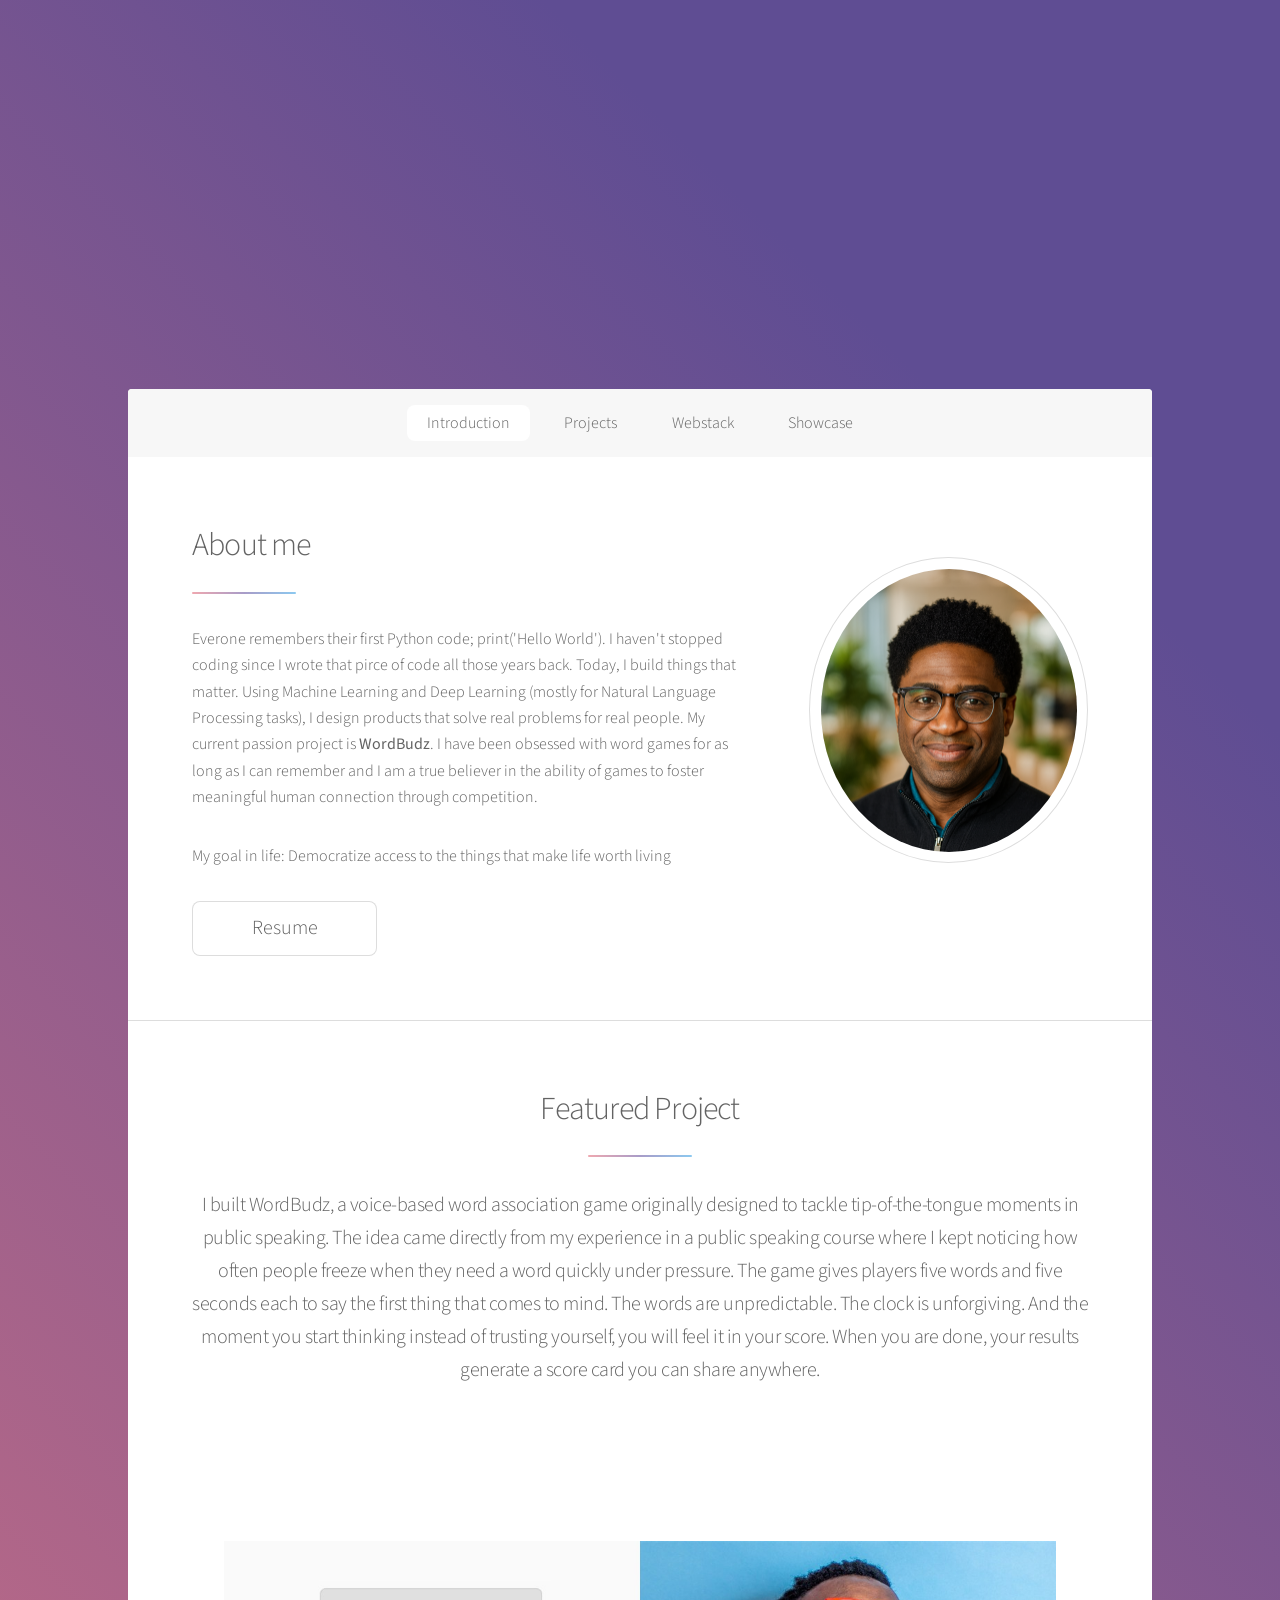
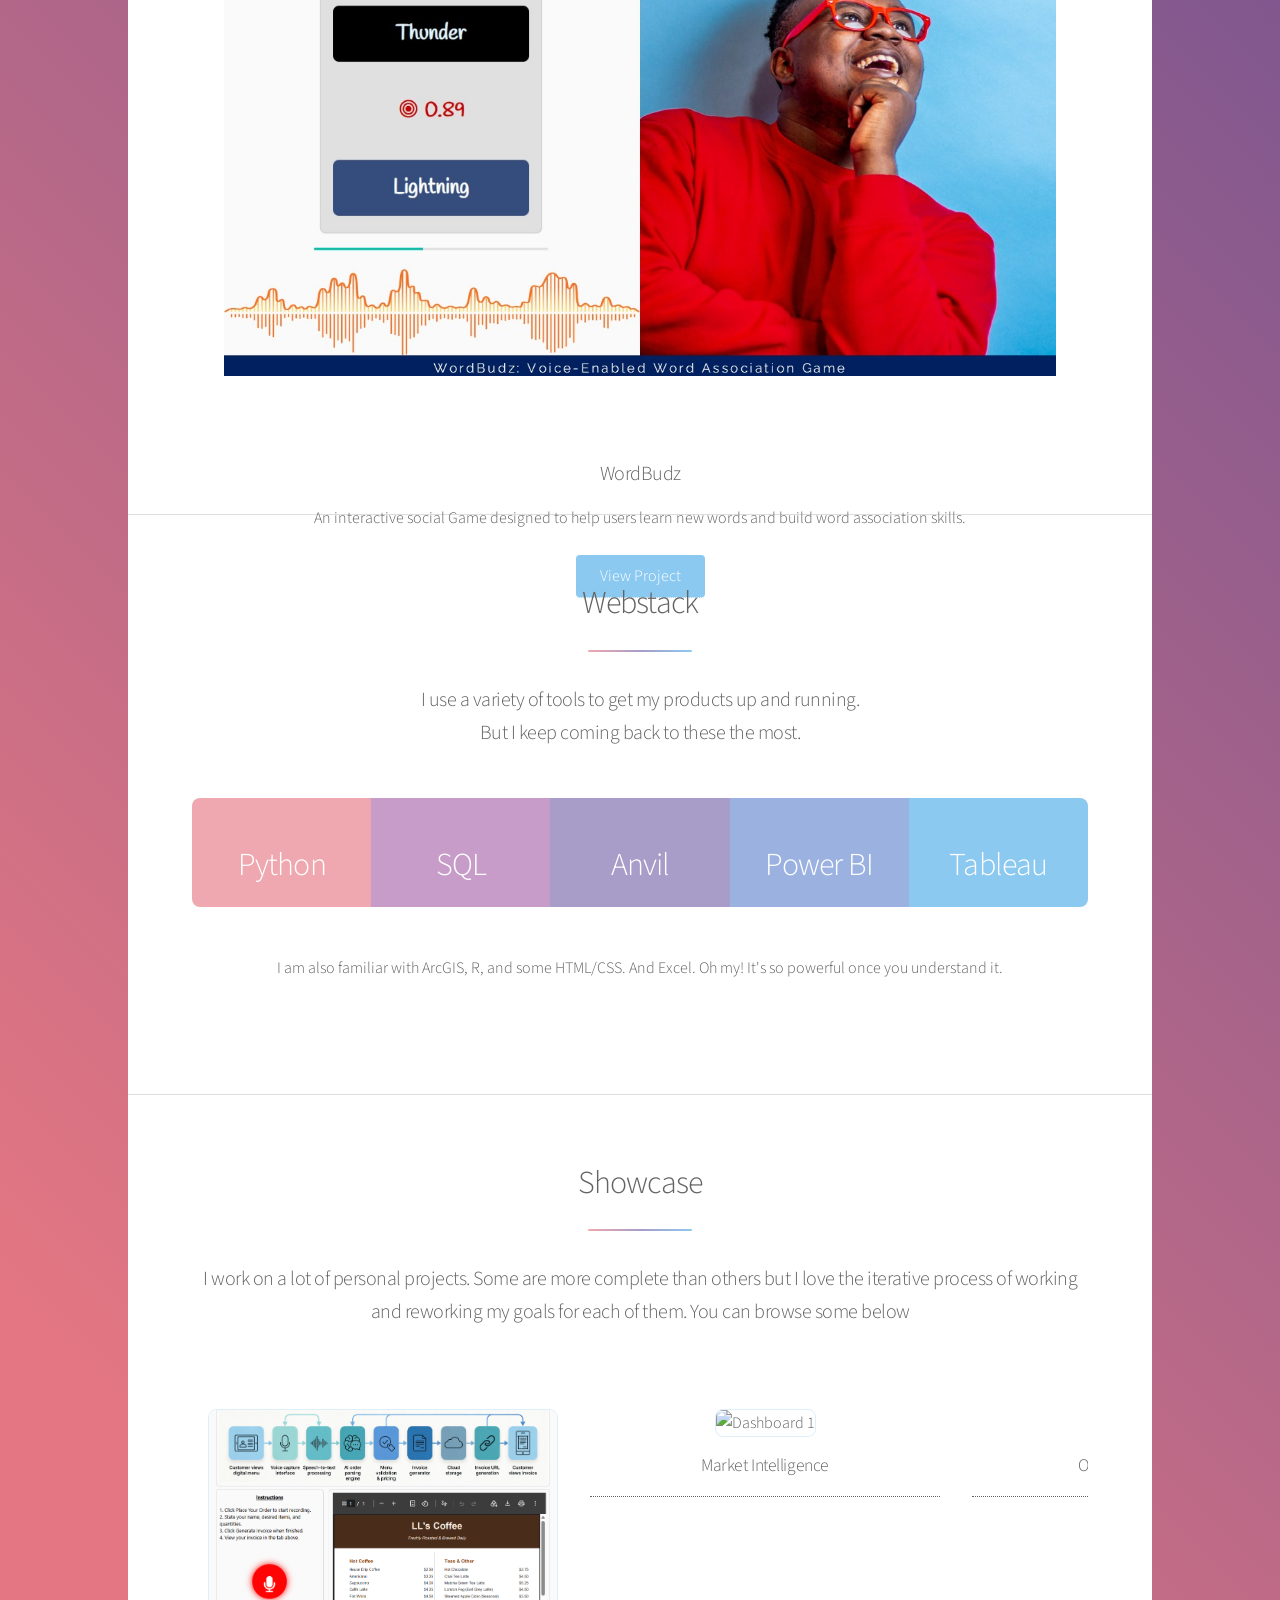
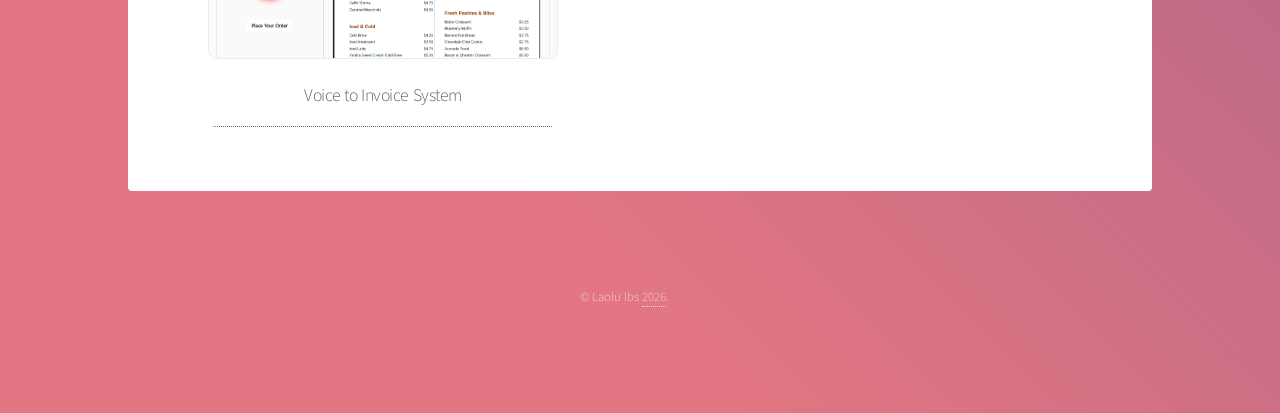
==== commit fa2cdeba: "Add docs folder for GitHub Pages" ====
--- a/docs/index.html
+++ b/docs/index.html
@@ -94,9 +94,9 @@
 											<h2>About me</h2>
 										</header>
 
-										<p>Everone remembers their first Python code; print('Hello World'). I haven't stopped coding since I wrote that pirce of code all those years back. Today, I build things that matter. Using Machine Learning and Deep Learning (mostly for Natural Language Processing tasks), I design products that solve real problems for real people. My current passion project is <strong>WordBudz</strong>. I have been obsessed with word games for as long as I can remember and I am a true believer in the ability of games to foster meaningful human connection through competition. Because every kid deserves the chance to fall in love with reading the way I did.</p>
-
-										<p>My goal in life: emocratize access to the things that make life worth living</p>
+										<p>Everone remembers their first Python code; print('Hello World'). I haven't stopped coding since I wrote that pirce of code all those years back. Today, I build things that matter. Using Machine Learning and Deep Learning (mostly for Natural Language Processing tasks), I design products that solve real problems for real people. My current passion project is <strong>WordBudz</strong>. I have been obsessed with word games for as long as I can remember and I am a true believer in the ability of games to foster meaningful human connection through competition.</p>
+
+										<p>My goal in life: Democratize access to the things that make life worth living</p>
 
 										<a href="static/documents/Laolu Ibrahim Resume.pdf" class="button" target="_blank">Resume</a>
 									</div>
@@ -121,7 +121,7 @@
 									
 									<div class="project-card">
 										<span class="icon solid major style1">
-											<img src="docs/static/images/wordbudz.jpg" alt="Icon description" style="width: 100%; height: 100%; object-fit: contain;">
+											<img src="static/images/wordbudz.jpg" alt="Icon description" style="width: 100%; height: 100%; object-fit: contain;">
 											</span>
 										<h3>WordBudz</h3>
 										<p>An interactive social Game designed to help users learn new words and build word association skills.</p>
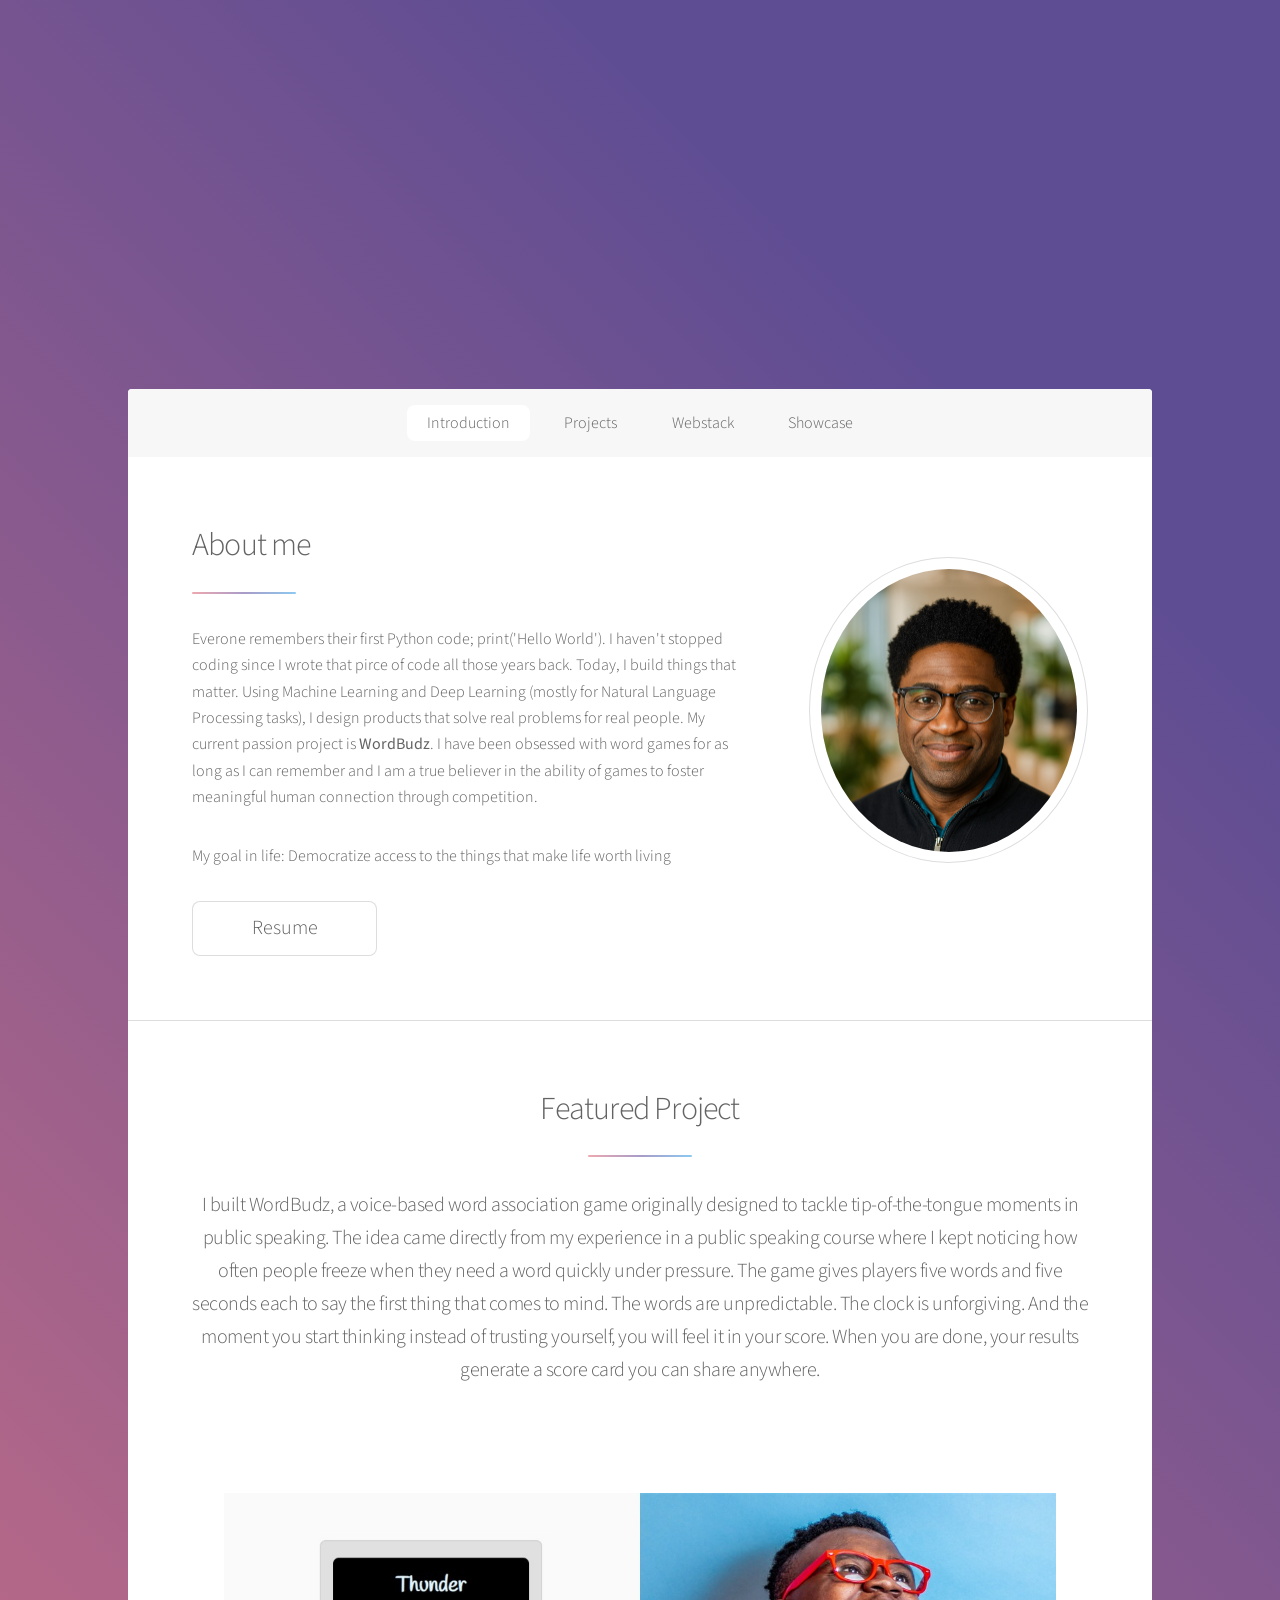
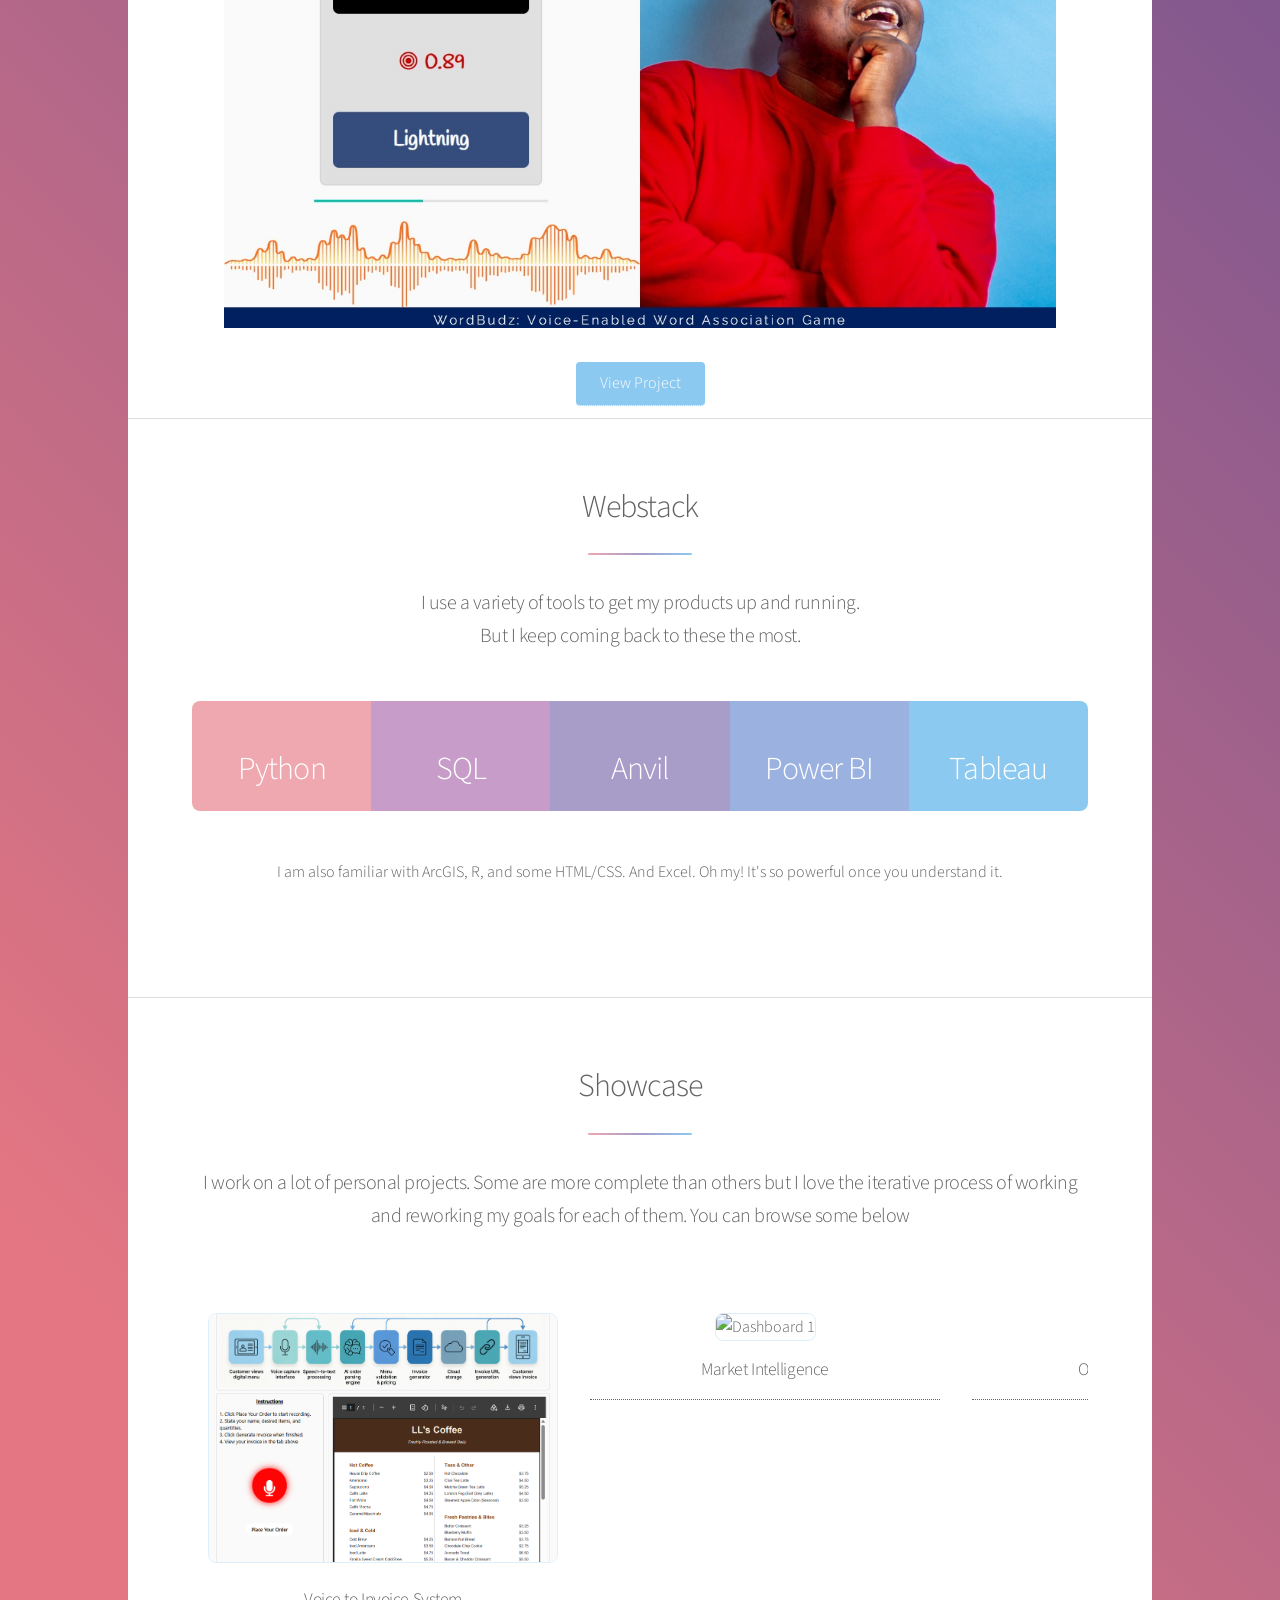
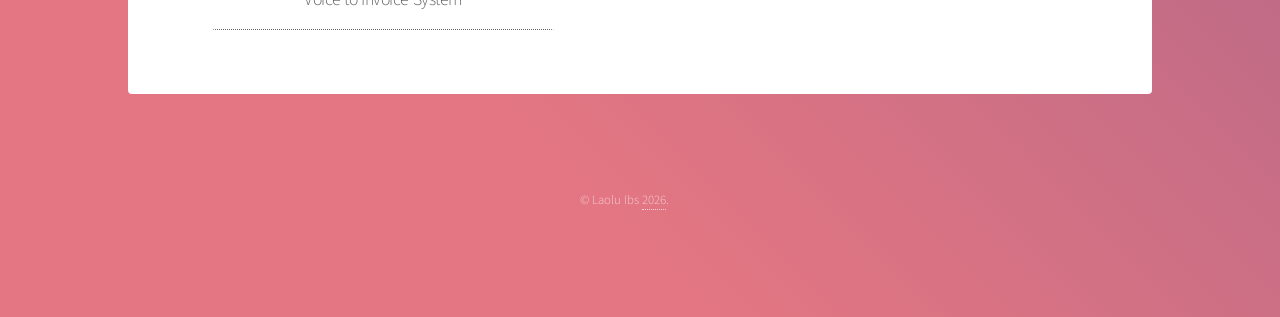
==== commit 9b306ab7: "Add docs folder for GitHub Pages" ====
--- a/docs/index.html
+++ b/docs/index.html
@@ -123,8 +123,6 @@
 										<span class="icon solid major style1">
 											<img src="static/images/wordbudz.jpg" alt="Icon description" style="width: 100%; height: 100%; object-fit: contain;">
 											</span>
-										<h3>WordBudz</h3>
-										<p>An interactive social Game designed to help users learn new words and build word association skills.</p>
 										<a href="https://wordbudz.app/" class="project-link">View Project</a>
 									</div>
 									
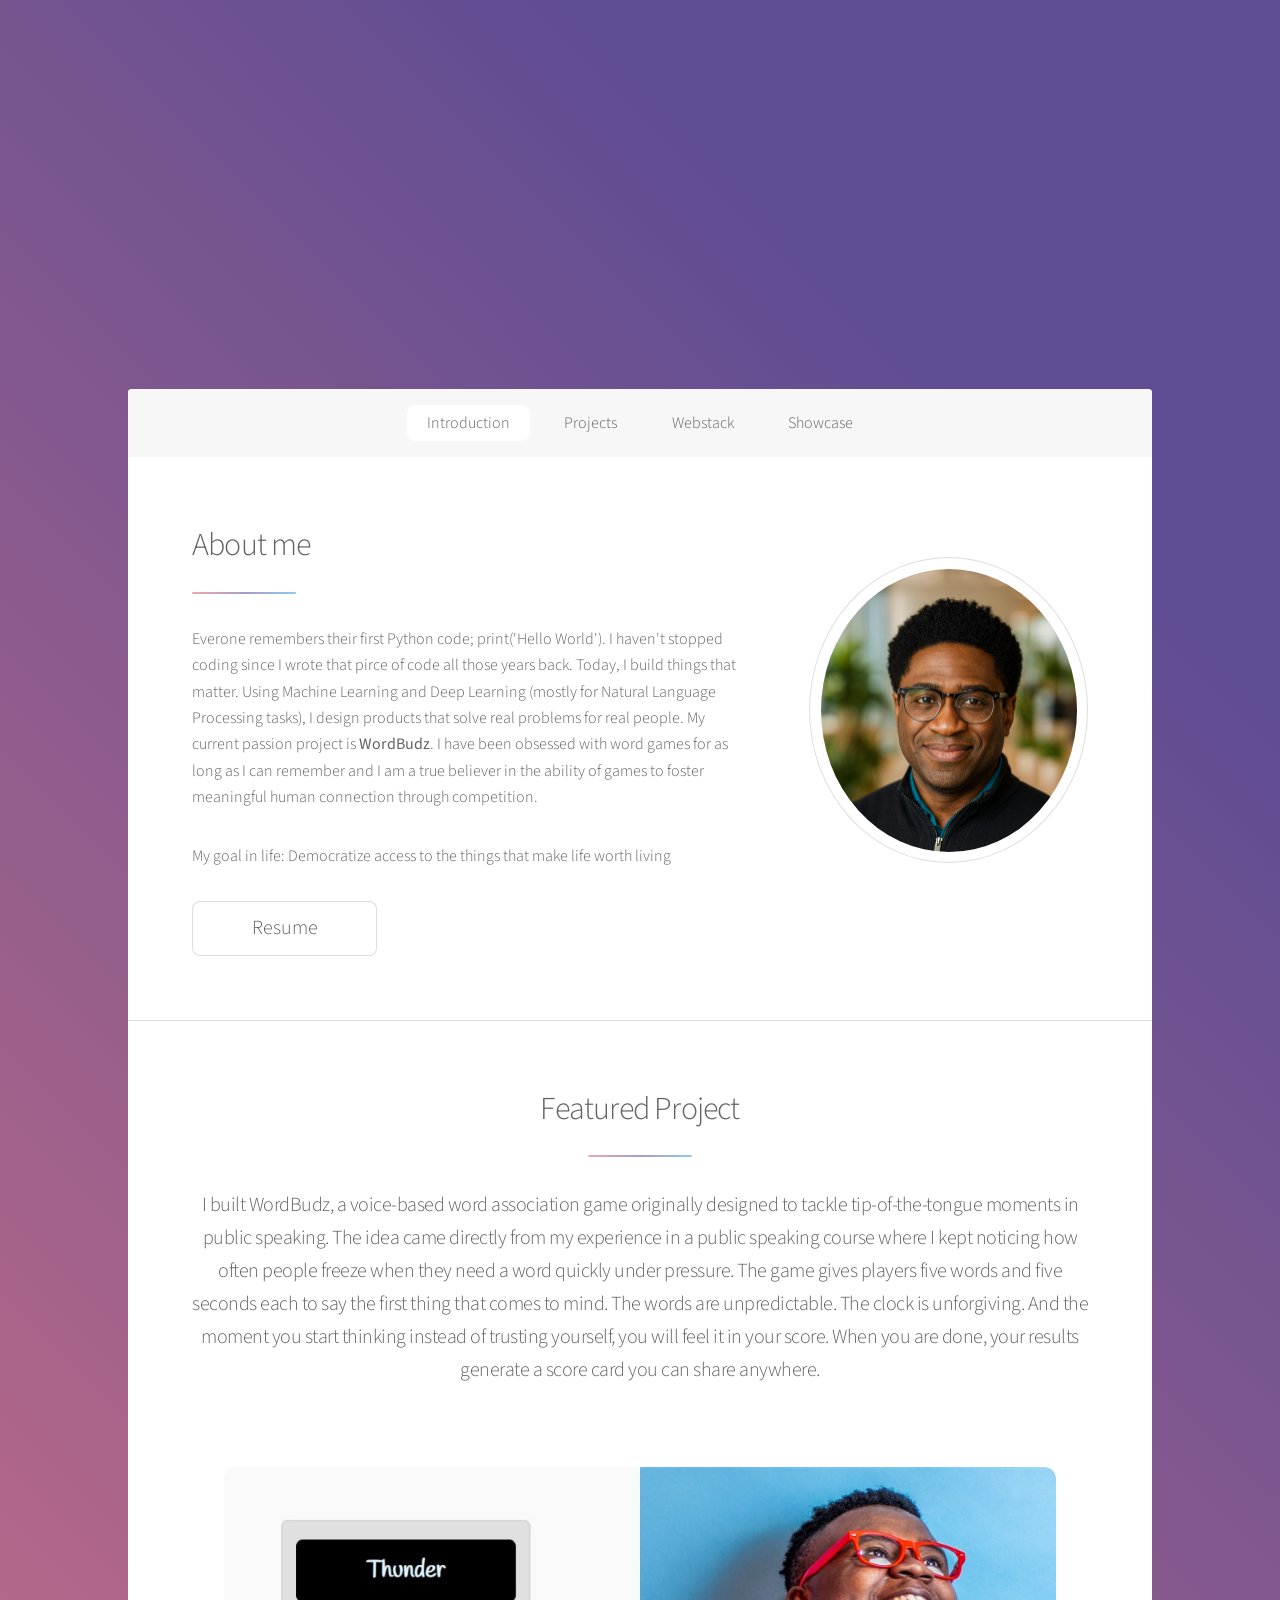
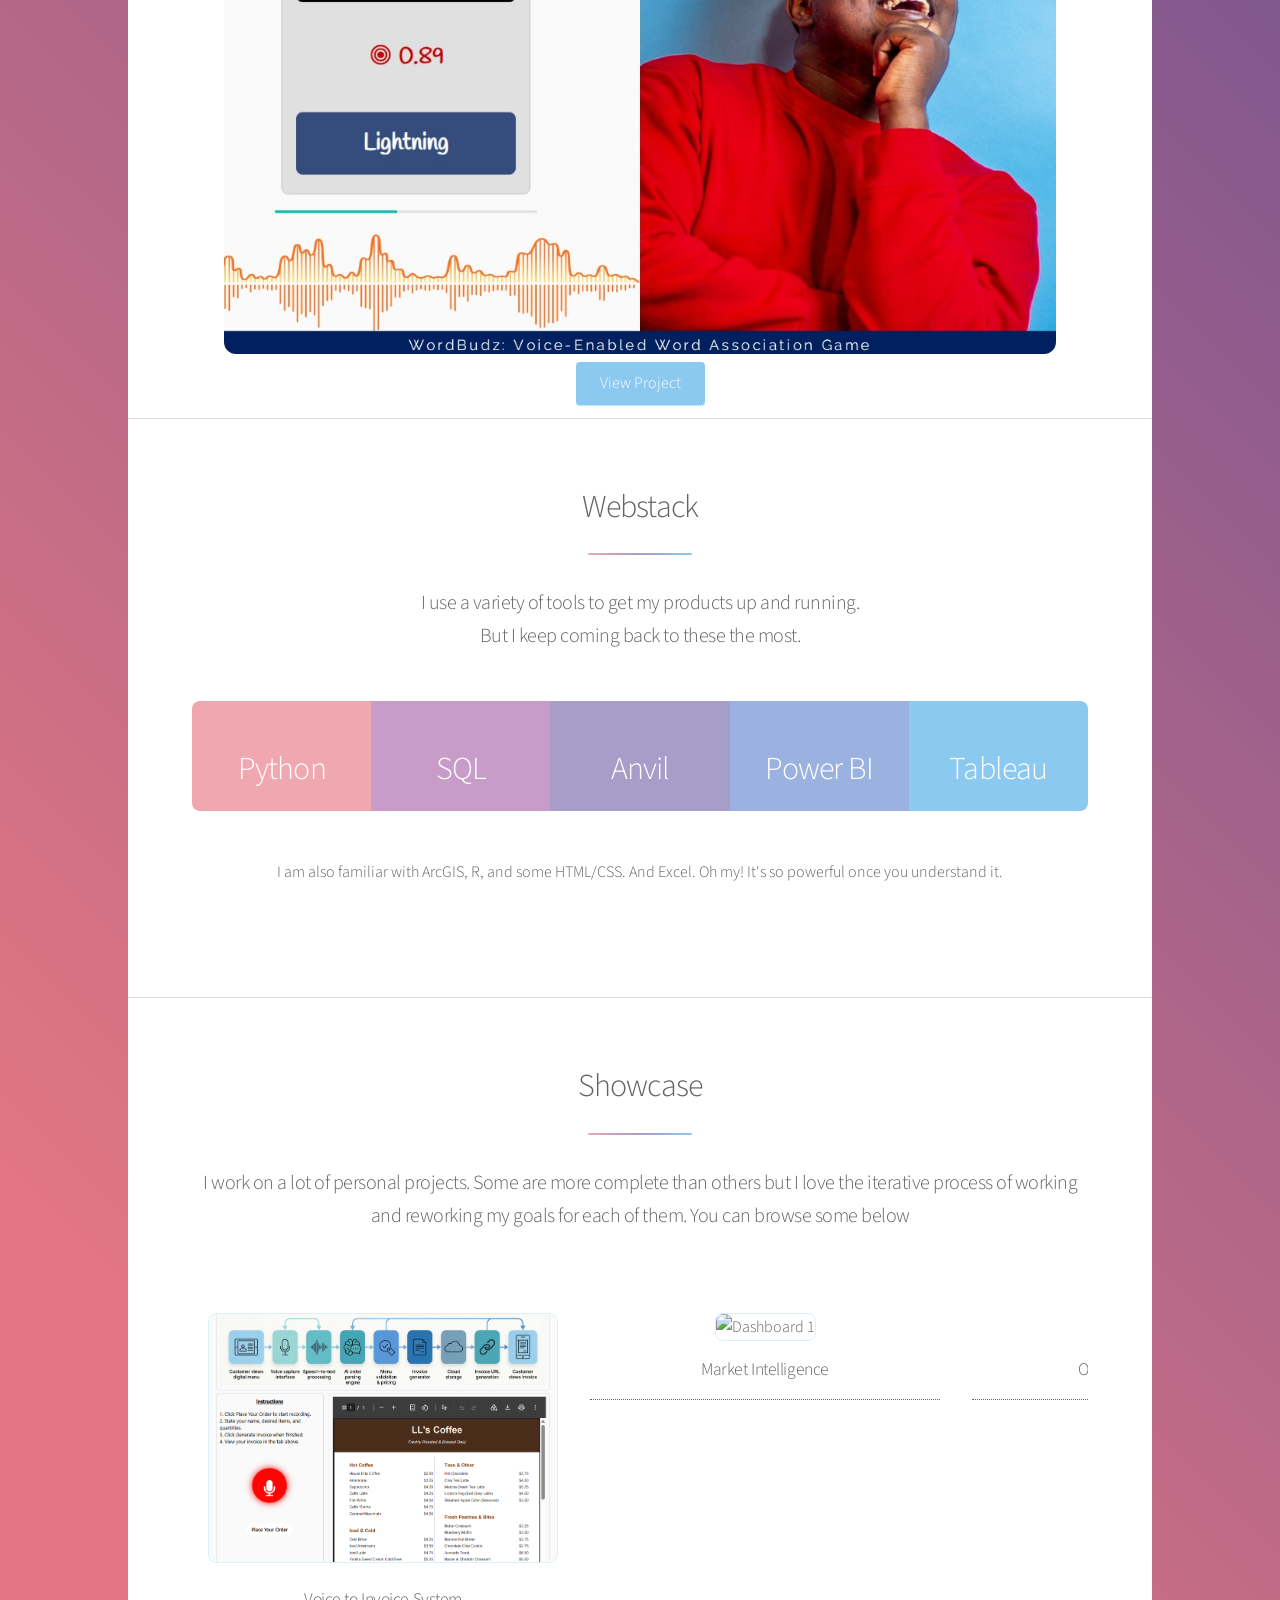
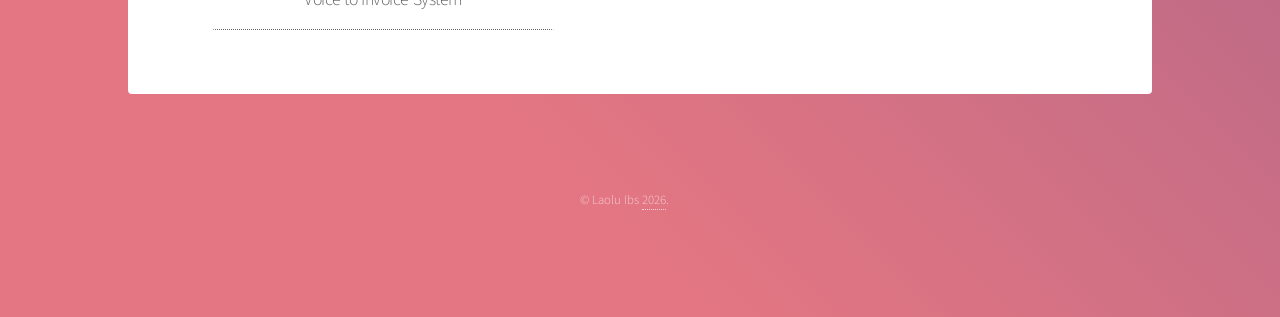
==== commit 8a35308d: "Add docs folder for GitHub Pages" ====
--- a/docs/index.html
+++ b/docs/index.html
@@ -121,7 +121,9 @@
 									
 									<div class="project-card">
 										<span class="icon solid major style1">
-											<img src="static/images/wordbudz.jpg" alt="Icon description" style="width: 100%; height: 100%; object-fit: contain;">
+											<span class="icon solid major style1">
+												<img src="static/images/wordbudz.jpg" alt="WordBudz" style="width: 100%; height: 100%; object-fit: cover; border-radius: 12px;">
+											</span>
 											</span>
 										<a href="https://wordbudz.app/" class="project-link">View Project</a>
 									</div>
